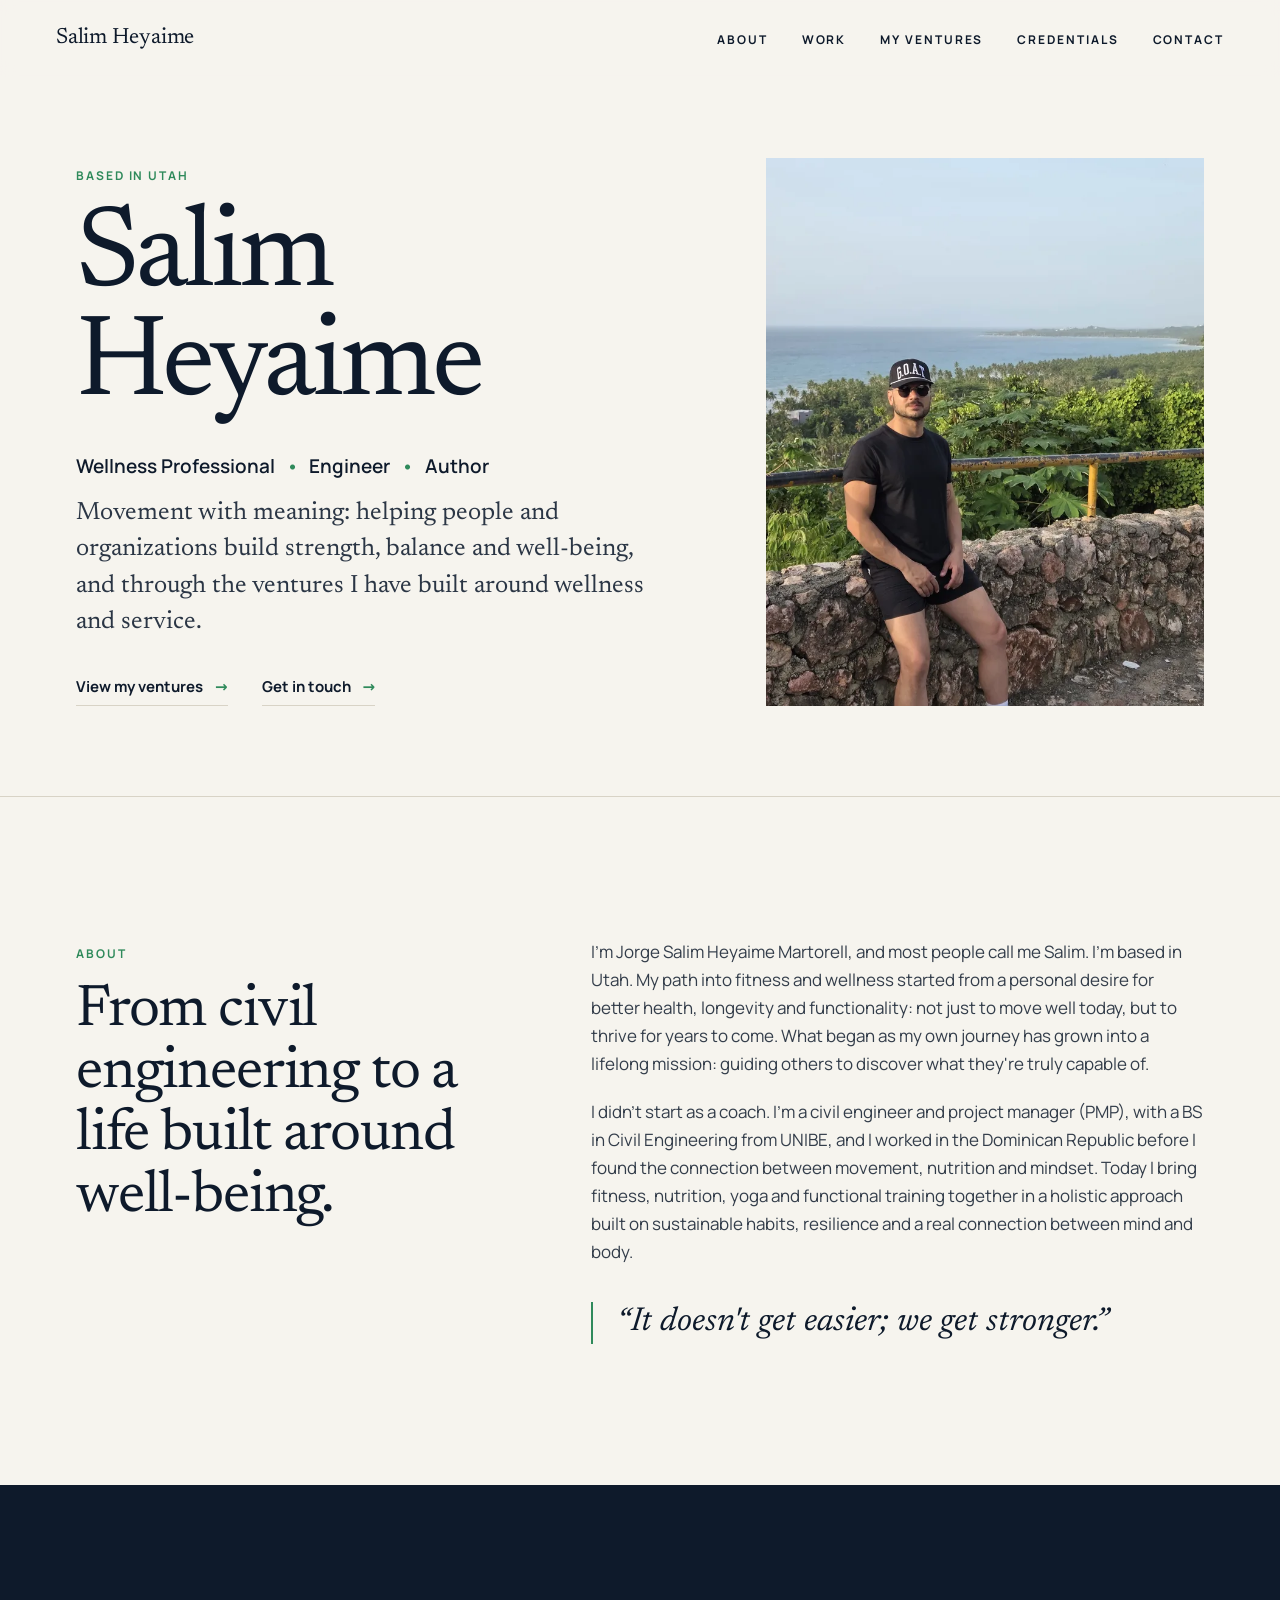
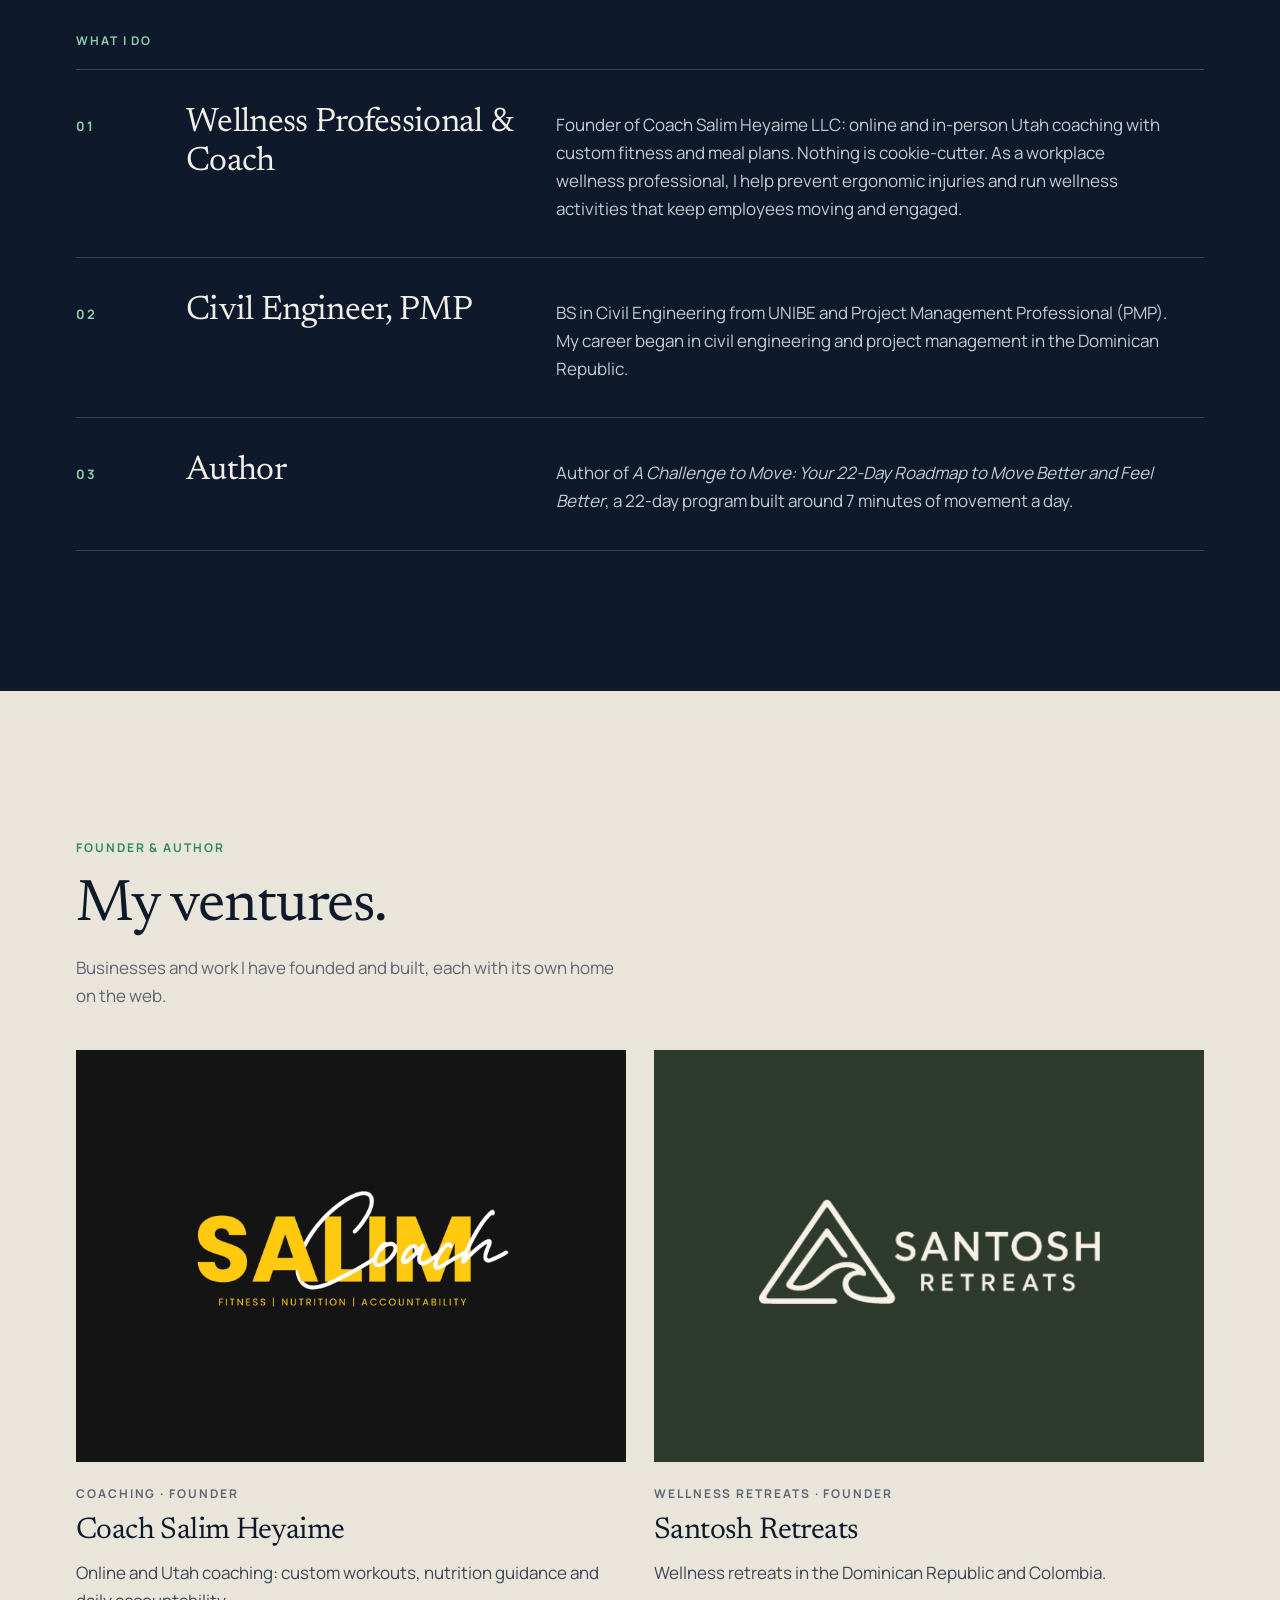
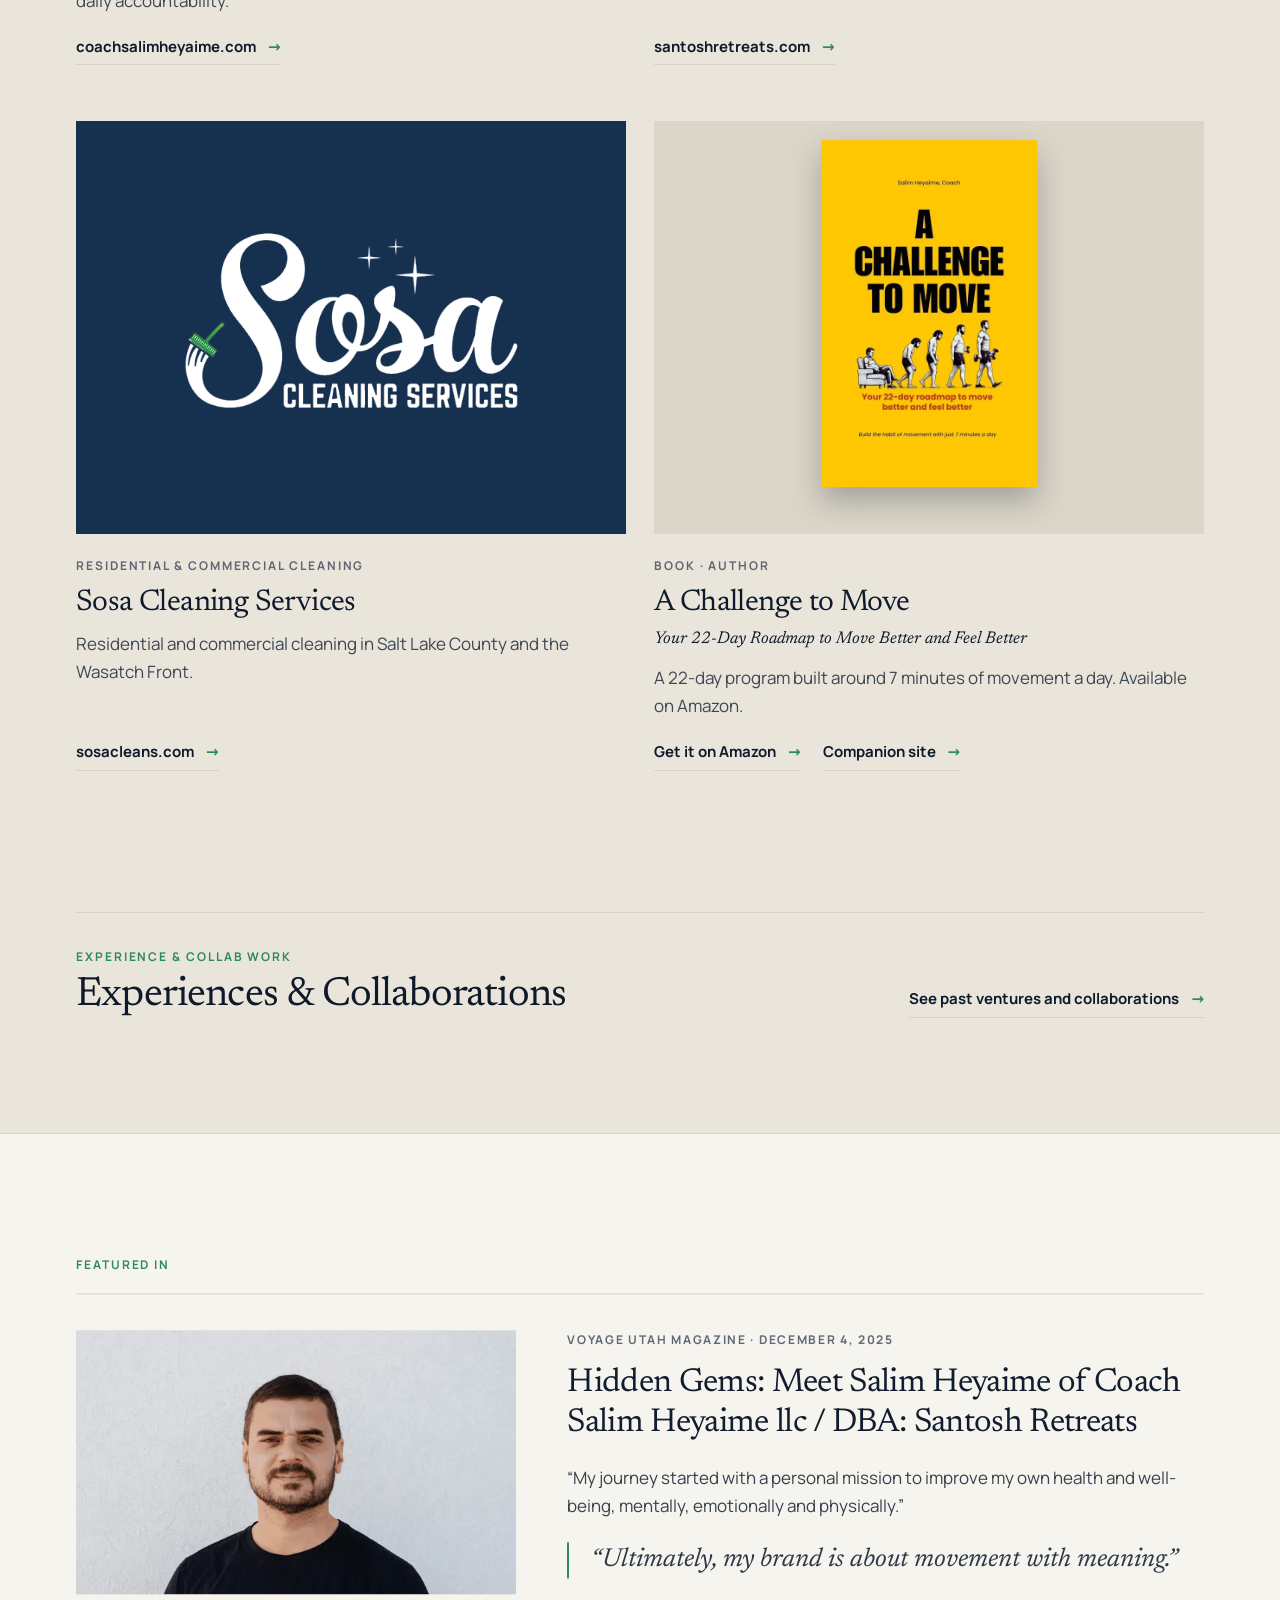
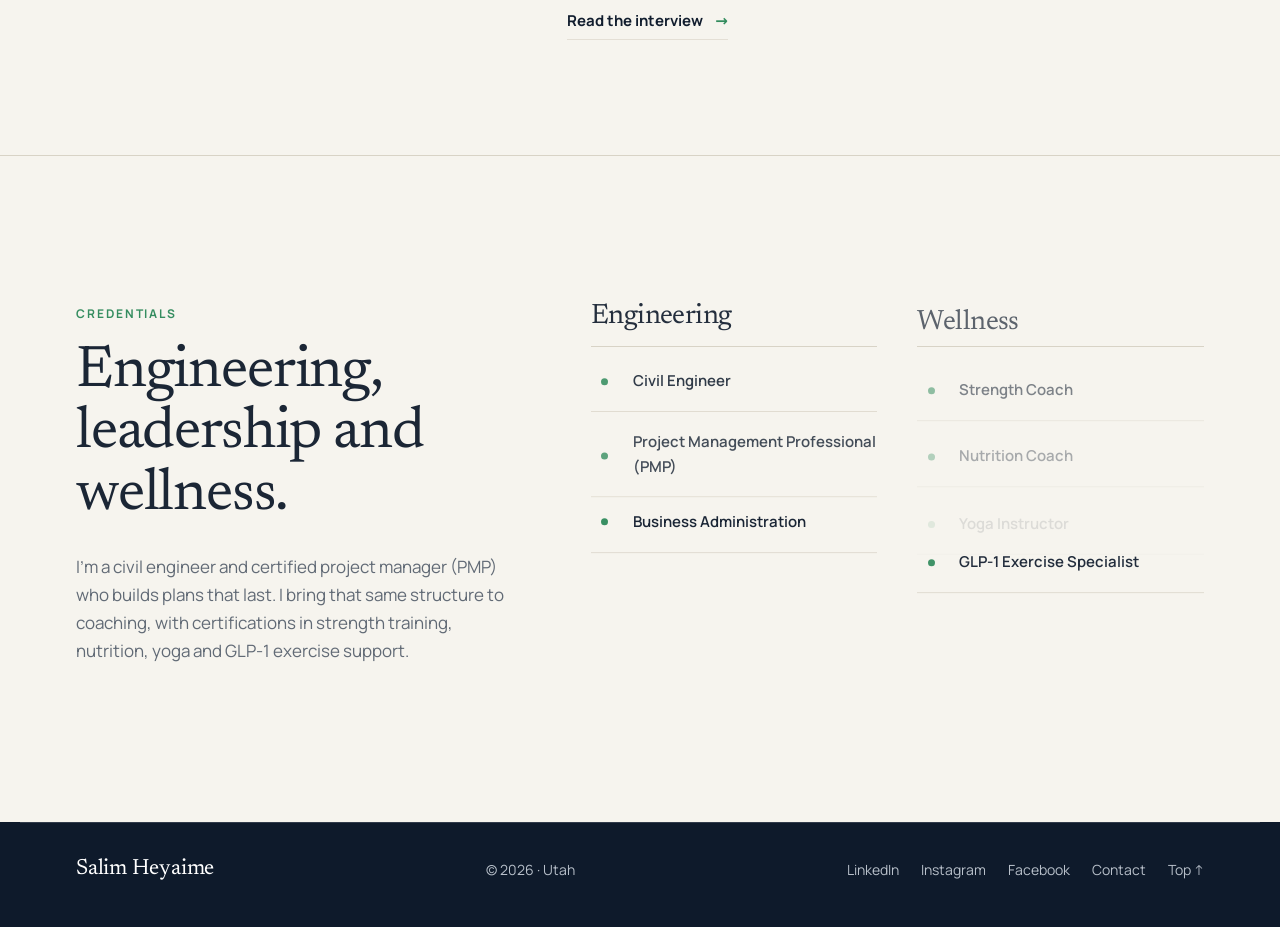
==== index.html @ 0bef3cf0 "Merge preview/experience-logos: experience logos, MMUN abbreviation, What I do card 01 heading" ====
<!doctype html>
<html lang="en">
<head>
<!-- Google tag (gtag.js) -->
<script async src="https://www.googletagmanager.com/gtag/js?id=G-P1W76FRMVW"></script>
<script>
  window.dataLayer = window.dataLayer || [];
  function gtag(){dataLayer.push(arguments);}
  gtag('js', new Date());
  gtag('config', 'G-P1W76FRMVW');
</script>
<script src="/js/ga-events.js" defer></script>
<meta charset="utf-8">
<meta name="viewport" content="width=device-width, initial-scale=1">
<title>Salim Heyaime | Wellness Professional • Engineer • Author</title>
<meta name="description" content="Salim Heyaime is a Utah-based civil engineer and PMP, workplace wellness professional and author. He founded Coach Salim Heyaime LLC and Santosh Retreats, and is behind Sosa Cleans.">
<meta name="robots" content="index, follow">
<link rel="canonical" href="https://salimheyaime.com/">
<meta property="og:type" content="website">
<meta property="og:url" content="https://salimheyaime.com/">
<meta property="og:title" content="Salim Heyaime | Wellness Professional • Engineer • Author">
<meta property="og:description" content="Movement with meaning. Coaching, workplace wellness and the ventures Salim Heyaime has built in Utah and the Dominican Republic.">
<meta property="og:image" content="https://salimheyaime.com/img/og-1200x630.jpg">
<meta property="og:image:width" content="1200"><meta property="og:image:height" content="630">
<meta property="og:image:alt" content="Salim Heyaime">
<meta name="twitter:card" content="summary_large_image">
<meta name="twitter:url" content="https://salimheyaime.com/">
<meta name="twitter:title" content="Salim Heyaime | Wellness Professional • Engineer • Author">
<meta name="twitter:description" content="Movement with meaning. Coaching, workplace wellness and the ventures Salim Heyaime has built in Utah and the Dominican Republic.">
<meta name="twitter:image" content="https://salimheyaime.com/img/og-1200x630.jpg">
<meta name="theme-color" content="#0e1a2b">
<link rel="icon" href="favicon.ico?v=2" sizes="any">
<link rel="icon" href="favicon-32.png?v=2" sizes="32x32" type="image/png">
<link rel="icon" href="favicon-16.png?v=2" sizes="16x16" type="image/png">
<link rel="apple-touch-icon" sizes="180x180" href="apple-touch-icon.png?v=2">
<link rel="manifest" href="site.webmanifest?v=2">
<link rel="preload" href="fonts/Newsreader-var.woff2" as="font" type="font/woff2" crossorigin>
<link rel="stylesheet" href="fonts.css">
<link rel="stylesheet" href="css/site.css?v=10">
<script type="application/ld+json">{"@context":"https://schema.org","@type":"Person","name":"Salim Heyaime","alternateName":"Jorge Salim Heyaime Martorell","jobTitle":"Wellness Professional, Engineer, Author","address":{"@type":"PostalAddress","addressRegion":"UT","addressCountry":"US"},"sameAs":["https://www.instagram.com/salimheyaime/","https://www.facebook.com/Salimheyaime/","https://www.linkedin.com/in/salimheyaime","https://coachsalimheyaime.com/","https://santoshretreats.com/","https://sosacleans.com/"],"founder":[{"@type":"Organization","name":"Coach Salim Heyaime LLC"},{"@type":"Organization","name":"Santosh Retreats"},{"@type":"Organization","name":"Sosa Cleaning Services Company","url":"https://sosacleans.com"}]}</script>
</head>
<body>
<a class="skip" href="#main">Skip to content</a>
<header class="nav" id="top">
  <a class="brand" href="#top" aria-label="Salim Heyaime, back to top">Salim Heyaime</a>
  <nav aria-label="Main"><ul>
    <li><a href="#about">About</a></li><li><a href="#work">Work</a></li><li><a href="#ventures">My ventures</a></li><li><a href="#credentials">Credentials</a></li><li><a href="contact/">Contact</a></li>
  </ul></nav>
</header>
<main id="main">
<section class="hero wrap" aria-labelledby="h1">
  <div class="hero-text">
    <p class="label r">Based in Utah</p>
    <h1 id="h1" class="r">Salim Heyaime</h1>
    <p class="roles r">Wellness Professional <span>•</span> Engineer <span>•</span> Author</p>
    <p class="lede r">Movement with meaning: helping people and organizations build strength, balance and well-being, and through the ventures I have built around wellness and service.</p>
    <div class="hero-links r"><a class="link-arrow" href="#ventures">View my ventures</a><a class="link-arrow" href="contact/">Get in touch</a></div>
  </div>
  <figure class="hero-photo r"><picture><source type="image/webp" srcset="img/hero-dr-720.webp 720w, img/hero-dr-1200.webp 1200w" sizes="(max-width:900px) 92vw, 45vw"><img src="img/hero-dr-1200.jpg" srcset="img/hero-dr-720.jpg 720w, img/hero-dr-1200.jpg 1200w" sizes="(max-width:900px) 92vw, 45vw" width="1200" height="1500" alt="Salim Heyaime at an ocean overlook in the Dominican Republic" fetchpriority="high" style="object-position:35% 55%"></picture></figure>
</section>

<section class="about" id="about" aria-labelledby="about-h">
  <div class="wrap grid-2">
    <div><p class="label rv">About</p><h2 id="about-h" class="rv">From civil engineering to a life built around well-being.</h2></div>
    <div class="prose">
      <p class="rv">I'm Jorge Salim Heyaime Martorell, and most people call me Salim. I'm based in Utah. My path into fitness and wellness started from a personal desire for better health, longevity and functionality: not just to move well today, but to thrive for years to come. What began as my own journey has grown into a lifelong mission: guiding others to discover what they're truly capable of.</p>
      <p class="rv">I didn't start as a coach. I'm a civil engineer and project manager (PMP), with a BS in Civil Engineering from UNIBE, and I worked in the Dominican Republic before I found the connection between movement, nutrition and mindset. Today I bring fitness, nutrition, yoga and functional training together in a holistic approach built on sustainable habits, resilience and a real connection between mind and body.</p>
      <blockquote class="pull rv">“It doesn't get easier; we get stronger.”</blockquote>
    </div>
  </div>
</section>

<section class="work" id="work" aria-labelledby="work-label">
  <div class="wrap">
    <p class="label rv" id="work-label">What I do</p>
    <ol class="pillars">
      <li class="rv"><span class="n">01</span><h3>Wellness Professional &amp; Coach</h3><p>Founder of Coach Salim Heyaime LLC: online and in-person Utah coaching with custom fitness and meal plans. Nothing is cookie-cutter. As a workplace wellness professional, I help prevent ergonomic injuries and run wellness activities that keep employees moving and engaged.</p></li>
      <li class="rv"><span class="n">02</span><h3>Civil Engineer, PMP</h3><p>BS in Civil Engineering from UNIBE and Project Management Professional (PMP). My career began in civil engineering and project management in the Dominican Republic.</p></li>
      <li class="rv"><span class="n">03</span><h3>Author</h3><p>Author of <em>A Challenge to Move: Your 22-Day Roadmap to Move Better and Feel Better</em>, a 22-day program built around 7 minutes of movement a day.</p></li>
    </ol>
  </div>
</section>

<section class="ventures" id="ventures" aria-labelledby="ven-h">
  <div class="wrap">
    <p class="label rv">Founder &amp; author</p>
    <h2 id="ven-h" class="rv">My ventures.</h2>
    <p class="muted rv v-intro">Businesses and work I have founded and built, each with its own home on the web.</p>
    <div class="v-list">
      <a class="venture rv" href="https://coachsalimheyaime.com/" target="_blank" rel="noopener">
        <picture class="logo l-coach"><source srcset="img/logo-coach-color.webp" type="image/webp"><img src="img/logo-coach-color.png" width="480" height="204" alt="Coach Salim Heyaime logo" loading="lazy"></picture>
        <span class="v-meta">Coaching · Founder</span><h3>Coach Salim Heyaime</h3><p>Online and Utah coaching: custom workouts, nutrition guidance and daily accountability.</p><span class="link-arrow">coachsalimheyaime.com</span>
      </a>
      <a class="venture rv" href="https://santoshretreats.com/" target="_blank" rel="noopener">
        <picture class="logo l-santosh"><source srcset="img/santosh-logo-cream.webp" type="image/webp"><img src="img/santosh-logo-cream.png" width="720" height="220" alt="Santosh Retreats logo" loading="lazy"></picture>
        <span class="v-meta">Wellness retreats · Founder</span><h3>Santosh Retreats</h3><p>Wellness retreats in the Dominican Republic and Colombia.</p><span class="link-arrow">santoshretreats.com</span>
      </a>
      <a class="venture rv" href="https://sosacleans.com/" target="_blank" rel="noopener">
        <picture class="logo l-sosa"><source srcset="img/sosa-cleans-logo.webp" type="image/webp"><img src="img/sosa-cleans-logo.png" width="456" height="246" alt="Sosa Cleaning Services logo" loading="lazy"></picture>
        <span class="v-meta">Residential &amp; commercial cleaning</span><h3>Sosa Cleaning Services</h3><p>Residential and commercial cleaning in Salt Lake County and the Wasatch Front.</p><span class="link-arrow">sosacleans.com</span>
      </a>
      <div class="venture rv">
        <a href="https://www.amazon.com/dp/B0HN22P5F4" target="_blank" rel="noopener" class="cover-link"><picture class="cover"><source srcset="img/book-cover-web.webp" type="image/webp"><img src="img/book-cover-web.jpg" width="500" height="800" alt="Front cover of A Challenge to Move by Salim Heyaime" loading="lazy"></picture></a>
        <span class="v-meta">Book · Author</span><h3>A Challenge to Move</h3><p class="subtitle">Your 22-Day Roadmap to Move Better and Feel Better</p><p>A 22-day program built around 7 minutes of movement a day. Available on Amazon.</p><span class="v-links"><a class="link-arrow" href="https://www.amazon.com/dp/B0HN22P5F4" target="_blank" rel="noopener">Get it on Amazon</a><a class="link-arrow" href="https://book.coachsalimheyaime.com" target="_blank" rel="noopener">Companion site</a></span>
      </div>
    </div>
  </div>
</section>

<section class="xp-teaser" id="experience" aria-labelledby="xp-h">
  <div class="wrap">
    <a class="xp-link rv" href="experience/">
      <span class="label">Experience &amp; Collab Work</span>
      <span class="xp-title" id="xp-h">Experiences &amp; Collaborations</span>
      <span class="link-arrow">See past ventures and collaborations</span>
    </a>
  </div>
</section>

<section class="press" id="press" aria-labelledby="press-h">
  <div class="wrap">
    <p class="label rv">Featured in</p>
    <h2 id="press-h" class="sr">Press</h2>
    <article class="press-card rv">
      <a class="press-thumb" href="https://voyageutah.com/interview/hidden-gems-meet-salim-heyaime-of-coach-salim-heyaime-llc-dba-santosh-retreats/" target="_blank" rel="noopener" tabindex="-1" aria-hidden="true"><picture><source type="image/webp" srcset="img/voyage-utah-face-600.webp 600w, img/voyage-utah-face-1000.webp 1000w" sizes="(max-width:900px) 92vw, 460px"><img src="img/voyage-utah-face-1000.jpg" width="1000" height="600" alt="" loading="lazy"></picture></a>
      <div class="press-body">
        <p class="press-pub">Voyage Utah Magazine <span aria-hidden="true">·</span> <time datetime="2025-12-04">December 4, 2025</time></p>
        <h3><a href="https://voyageutah.com/interview/hidden-gems-meet-salim-heyaime-of-coach-salim-heyaime-llc-dba-santosh-retreats/" target="_blank" rel="noopener">Hidden Gems: Meet Salim Heyaime of Coach Salim Heyaime llc / DBA: Santosh Retreats</a></h3>
        <p class="press-ex">“My journey started with a personal mission to improve my own health and well-being, mentally, emotionally and physically.”</p>
        <blockquote class="press-q">“Ultimately, my brand is about movement with meaning.”</blockquote>
        <a class="link-arrow" href="https://voyageutah.com/interview/hidden-gems-meet-salim-heyaime-of-coach-salim-heyaime-llc-dba-santosh-retreats/" target="_blank" rel="noopener">Read the interview</a>
      </div>
    </article>
  </div>
</section>

<section class="creds" id="credentials" aria-labelledby="cred-h">
  <div class="wrap grid-2">
    <div><p class="label rv">Credentials</p><h2 id="cred-h" class="rv">Engineering, leadership and wellness.</h2>
    <p class="muted rv">I'm a civil engineer and certified project manager (PMP) who builds plans that last. I bring that same structure to coaching, with certifications in strength training, nutrition, yoga and GLP-1 exercise support.</p></div>
    <div class="cred-cols">
      <div class="cred-col"><h3 class="cred-h rv">Engineering</h3>
      <ul class="cred-list">
        <li class="rv"><span class="dot" aria-hidden="true"></span>Civil Engineer</li>
        <li class="rv"><span class="dot" aria-hidden="true"></span>Project Management Professional (PMP)</li>
        <li class="rv"><span class="dot" aria-hidden="true"></span>Business Administration</li>
      </ul></div>
      <div class="cred-col"><h3 class="cred-h rv">Wellness</h3>
      <ul class="cred-list">
        <li class="rv"><span class="dot" aria-hidden="true"></span>Strength Coach</li>
        <li class="rv"><span class="dot" aria-hidden="true"></span>Nutrition Coach</li>
        <li class="rv"><span class="dot" aria-hidden="true"></span>Yoga Instructor</li>
        <li class="rv"><span class="dot" aria-hidden="true"></span>GLP-1 Exercise Specialist</li>
      </ul></div>
    </div>
  </div>
</section>

</main>
<footer class="foot"><div class="wrap"><span class="brand">Salim Heyaime</span><span>© 2026 · Utah</span><span class="foot-links"><a href="https://www.linkedin.com/in/salimheyaime" target="_blank" rel="noopener">LinkedIn</a><a href="https://www.instagram.com/salimheyaime/" target="_blank" rel="noopener">Instagram</a><a href="https://www.facebook.com/Salimheyaime/" target="_blank" rel="noopener">Facebook</a><a href="contact/">Contact</a><a href="#top">Top ↑</a></span></div></footer>
<script src="js/vendor/gsap.min.js" defer></script>
<script src="js/vendor/ScrollTrigger.min.js" defer></script>
<script src="js/vendor/lenis.min.js" defer></script>
<script src="js/site.js" defer></script>
<script src="/js/external-links.js" defer></script>
</body>
</html>
---- fonts.css ----
/* Self-hosted fonts (SIL OFL 1.1, licenses in /fonts) */
@font-face{font-family:"Newsreader";src:url("fonts/Newsreader-var.woff2") format("woff2");font-weight:200 800;font-style:normal;font-display:swap}
@font-face{font-family:"Newsreader";src:url("fonts/Newsreader-var-italic.woff2") format("woff2");font-weight:200 800;font-style:italic;font-display:swap}
@font-face{font-family:"Manrope";src:url("fonts/Manrope-var.woff2") format("woff2");font-weight:200 800;font-style:normal;font-display:swap}
---- css/site.css ----
:root{--ink:#0e1a2b;--navy:#0e1a2b;--navy2:#16263d;--green:#2f8a5b;--green-l:#8fcfaa;--paper:#f6f4ee;--stone:#e9e5da;--line:#d8d3c6;--muted:#5d6672;--serif:"Newsreader",Georgia,serif;--sans:"Manrope",system-ui,sans-serif}
*{box-sizing:border-box}body{margin:0;font-family:var(--sans);color:var(--ink);background:var(--paper);line-height:1.65;-webkit-font-smoothing:antialiased;font-size:17px}
img{max-width:100%;display:block}a{color:inherit}
.wrap{max-width:1240px;margin:0 auto;padding:0 clamp(22px,5vw,56px)}
.skip{position:absolute;left:-999px;top:0;z-index:99;background:#fff;padding:10px}.skip:focus{left:10px}
.sr{position:absolute;width:1px;height:1px;overflow:hidden;clip:rect(0 0 0 0)}
:focus-visible{outline:2px solid var(--green);outline-offset:3px}
.draft{background:var(--navy);color:var(--green-l);text-align:center;font-size:12px;letter-spacing:.14em;text-transform:uppercase;font-weight:700;padding:7px 12px}
.nav{position:sticky;top:0;z-index:20;display:flex;justify-content:space-between;align-items:center;padding:20px clamp(22px,5vw,56px);background:rgba(246,244,238,.92);backdrop-filter:blur(8px);border-bottom:1px solid transparent;transition:border-color .3s}
.nav.scrolled{border-color:var(--line)}
.brand{font-family:var(--serif);font-size:22px;text-decoration:none;letter-spacing:-.01em}
.nav ul{list-style:none;display:flex;gap:34px;margin:0;padding:0}
.nav ul a,.label,.v-meta,.contact-list span{text-transform:uppercase;letter-spacing:.16em;font-size:12px;font-weight:700}
.nav ul a{text-decoration:none;position:relative;padding-bottom:4px}
.nav ul a::after,.link-arrow::after{content:"";position:absolute;left:0;bottom:0;height:1px;width:100%;background:var(--green);transform:scaleX(0);transform-origin:left;transition:transform .35s ease}
.nav ul a:hover::after{transform:scaleX(1)}
.label{color:var(--green);margin:0 0 18px;display:inline-block}
h1,h2,h3{font-family:var(--serif);font-weight:400;letter-spacing:-.02em;margin:0}
h1{font-size:clamp(58px,9vw,132px);line-height:.95;letter-spacing:-.035em}
h2{font-size:clamp(36px,4.6vw,60px);line-height:1.05;margin-bottom:26px}
h3{font-size:30px;line-height:1.15}
.hero{display:grid;grid-template-columns:7fr 5fr;gap:clamp(30px,6vw,90px);align-items:end;padding-top:clamp(50px,9vh,110px);padding-bottom:clamp(60px,10vh,120px)}
.roles{font-size:clamp(16px,1.6vw,19px);font-weight:600;margin:28px 0 14px}.roles span{color:var(--green);padding:0 .35em}
.lede{font-family:var(--serif);font-size:clamp(20px,2vw,25px);line-height:1.45;color:#2b3645;max-width:600px;margin:0 0 34px}
.hero-links{display:flex;gap:34px;flex-wrap:wrap}
.link-arrow{position:relative;display:inline-block;text-decoration:none;font-weight:700;font-size:15px;padding-bottom:5px;border-bottom:1px solid var(--line)}
.link-arrow::before{content:"→";float:right;margin-left:12px;transition:transform .3s;color:var(--green)}
a:hover .link-arrow::after,.link-arrow:hover::after{transform:scaleX(1)}a:hover .link-arrow::before,.link-arrow:hover::before{transform:translateX(4px)}
.hero-photo{margin:0;overflow:hidden;aspect-ratio:4/5}.hero-photo{background:#0b0b0d}.hero-photo img{width:100%;height:100%;object-fit:cover;object-position:50% 30%}
.about,.creds{padding:clamp(80px,11vw,150px) 0;border-top:1px solid var(--line)}
.grid-2{display:grid;grid-template-columns:5fr 7fr;gap:clamp(30px,6vw,100px)}
.prose p{margin:0 0 20px;color:#333d4a}
.pull{font-family:var(--serif);font-style:italic;font-size:clamp(26px,2.6vw,34px);line-height:1.25;margin:36px 0 0;padding-left:24px;border-left:2px solid var(--green)}
.work{background:var(--navy);color:#f1efe8;padding:clamp(80px,11vw,150px) 0}.work .label{color:var(--green-l)}
.pillars{list-style:none;margin:0;padding:0;border-top:1px solid rgba(255,255,255,.18)}
.pillars li{display:grid;grid-template-columns:80px 260px 1fr;gap:30px;padding:34px 0;border-bottom:1px solid rgba(255,255,255,.18);align-items:baseline}
.pillars .n{font-size:13px;letter-spacing:.14em;color:var(--green-l);font-weight:700}.pillars h3{font-size:38px}.pillars .since{margin:10px 0 0;font-size:12px;letter-spacing:.14em;text-transform:uppercase;font-weight:700;color:var(--green-l)}.pillars li>p{margin:0;color:#c3cad3;max-width:620px}
.ventures{padding:clamp(80px,11vw,150px) 0;background:var(--stone)}
.v-list{display:grid;grid-template-columns:repeat(3,1fr);gap:clamp(22px,3vw,40px);margin-top:20px}
.venture{text-decoration:none;display:flex;flex-direction:column}
.venture picture{aspect-ratio:4/5;overflow:hidden;display:block;margin-bottom:22px;background:#ccc}.venture img{width:100%;height:100%;object-fit:cover;transition:transform 1s cubic-bezier(.2,.7,.2,1);filter:saturate(.85)}.venture:hover img{transform:scale(1.04)}
.v-meta{color:var(--muted);margin-bottom:10px}.venture p{color:#3d4754;margin:10px 0 20px;flex:1}.venture .link-arrow{align-self:flex-start}
.muted{color:var(--muted)}
.cred-list{list-style:none;margin:0;padding:0;columns:2;column-gap:40px;border-top:1px solid var(--line)}
.cred-list li{display:flex;align-items:center;gap:14px;padding:16px 0;border-bottom:1px solid var(--line);break-inside:avoid;font-weight:600;font-size:15px}
.cred-list img{width:28px;height:28px;object-fit:contain;filter:grayscale(1);opacity:.75}
.dot{width:28px;height:28px;display:grid;place-items:center;flex:none}.dot::after{content:"";width:7px;height:7px;border-radius:50%;background:var(--green)}
figcaption{text-transform:uppercase;letter-spacing:.14em;font-size:12px;font-weight:700;color:var(--muted)}
.contact{background:var(--navy);padding:clamp(40px,6vw,80px) clamp(22px,5vw,56px)}
.contact-panel{max-width:1240px;margin:0 auto;display:grid;grid-template-columns:1fr 1fr;background:var(--paper)}
.contact-text{padding:clamp(36px,6vw,80px)}.contact-text>p:not(.label){color:var(--muted);margin:0 0 30px}
.contact-list{list-style:none;margin:0;padding:0;border-top:1px solid var(--line)}
.contact-list li{display:grid;grid-template-columns:110px 1fr;gap:12px;padding:16px 0;border-bottom:1px solid var(--line);align-items:baseline}
.contact-list span{color:var(--muted)}.contact-list a{font-family:var(--serif);font-size:21px;text-decoration:none;word-break:break-word}.contact-list a:hover{color:var(--green)}
.contact-photo{margin:0;min-height:360px}.contact-photo img{width:100%;height:100%;object-fit:cover;object-position:50% 20%}
.foot{background:var(--navy);color:#b8c0ca;padding:0 0 40px;font-size:14px}.foot .wrap{display:flex;gap:24px;justify-content:space-between;align-items:center;flex-wrap:wrap;border-top:1px solid rgba(255,255,255,.15);padding-top:28px}.foot .brand{color:#fff}
.foot-links{display:flex;gap:22px}.foot a{text-decoration:none}.foot a:hover{color:var(--green-l)}
@media (max-width:900px){body{font-size:16px}.nav ul{gap:18px}.nav ul li:nth-child(n+2):nth-child(-n+4){display:none}
.hero,.grid-2,.contact-panel{grid-template-columns:1fr}.hero{padding-top:36px}.hero-photo{order:-1;aspect-ratio:1/1}
.pillars li{grid-template-columns:1fr;gap:8px}.v-list{grid-template-columns:1fr}.venture picture{aspect-ratio:3/2}.cred-list{columns:1}.contact-photo{min-height:260px;order:-1}.contact-list li{grid-template-columns:1fr;gap:2px}.contact-list a{font-size:18px;word-break:normal}}
@media (prefers-reduced-motion:reduce){*{transition:none!important;animation:none!important}}
.v-list{grid-template-columns:repeat(4,1fr)}.venture picture.contain{background:#fff}.venture picture.contain img{object-fit:contain;padding:4%;filter:none}
@media (max-width:1100px) and (min-width:901px){.v-list{grid-template-columns:repeat(2,1fr)}}
@media (max-width:900px){.v-list{grid-template-columns:1fr}}
.venture picture{aspect-ratio:4/3}
.venture picture.logo{display:flex;align-items:center;justify-content:center}.venture picture.logo img{width:62%;height:auto;object-fit:contain;filter:none;transition:transform .6s}
.venture picture.l-coach{background:#141414}.venture picture.l-santosh{background:#2f3a2e}.venture picture.l-sosa{background:#16304f}
.venture:hover picture.logo img{transform:scale(1.05)}
@media (max-width:900px){.venture picture{aspect-ratio:16/10}.venture picture.logo img{width:52%}}
.venture picture.cover{background:#dcd6c8;display:flex;align-items:center;justify-content:center}.venture picture.cover img{height:84%;width:auto;object-fit:contain;filter:none;box-shadow:0 14px 28px rgba(14,26,43,.28);transition:transform .6s}
.venture:hover picture.cover img{transform:translateY(-4px)}
.venture p.subtitle{font-family:var(--serif);font-style:italic;font-size:17px;color:var(--ink);margin:6px 0 0;flex:0}
.v-intro{max-width:560px;margin:-10px 0 40px}
.v-list{grid-template-columns:repeat(3,1fr)!important;row-gap:56px}
.venture picture.l-wf{background:#0b1f3a}.venture picture.l-buf{background:#231c14}.venture picture.l-buf img{width:38%}.venture picture.l-wf img{width:78%}
.venture .cover-link{display:block}.v-links{display:flex;gap:22px;flex-wrap:wrap}
@media (max-width:1100px) and (min-width:901px){.v-list{grid-template-columns:repeat(2,1fr)!important}}
@media (max-width:900px){.v-list{grid-template-columns:1fr!important}.venture picture.l-buf img{width:30%}}
.v-list{display:flex!important;flex-wrap:wrap;justify-content:center;gap:56px 28px}.v-list>.venture{flex:0 1 calc((100% - 56px)/3)}
@media (max-width:1100px) and (min-width:901px){.v-list>.venture{flex-basis:calc((100% - 28px)/2)}}
@media (max-width:900px){.v-list>.venture{flex-basis:100%}}
.press{padding:clamp(70px,9vw,120px) 0;border-top:1px solid var(--line)}.press-item{max-width:900px;border-top:1px solid var(--line);padding-top:32px}.press-pub{text-transform:uppercase;letter-spacing:.14em;font-size:12px;font-weight:700;color:var(--muted);margin:0 0 14px}.press-item h3{font-size:clamp(24px,3vw,36px);line-height:1.2}.press-q{margin:26px 0 30px;padding-left:22px;border-left:2px solid var(--green);font-family:var(--serif);font-style:italic;font-size:clamp(20px,2.2vw,26px);line-height:1.4;color:#2b3645}
/* v6: pillars (4), featured card, past ventures, contact form, social */
.pillars li{grid-template-columns:80px 340px 1fr}.pillars h3{font-size:34px}
.press-card{display:grid;grid-template-columns:minmax(260px,440px) 1fr;gap:clamp(26px,4vw,56px);align-items:start;border-top:1px solid var(--line);padding-top:36px}
.press-thumb{display:block;overflow:hidden;aspect-ratio:5/3;background:#ddd}.press-thumb img{width:100%;height:100%;object-fit:cover;object-position:50% 50%;transition:transform 1s cubic-bezier(.2,.7,.2,1)}.press-card:hover .press-thumb img{transform:scale(1.03)}
.press-card h3{font-size:clamp(24px,2.6vw,34px);line-height:1.2}.press-card h3 a{text-decoration:none}.press-card h3 a:hover{color:var(--green)}
.press-ex{margin:20px 0 0;color:#333d4a;max-width:640px}.press-card .press-q{margin:22px 0 28px}
.past{padding:clamp(80px,11vw,150px) 0;background:var(--paper);border-top:1px solid var(--line)}
.pv-grid{list-style:none;margin:10px 0 0;padding:0;display:grid;grid-template-columns:repeat(3,1fr);border-top:1px solid var(--line);border-left:1px solid var(--line)}
.pv{display:flex;flex-direction:column;justify-content:space-between;gap:26px;min-height:150px;padding:26px 28px;border-right:1px solid var(--line);border-bottom:1px solid var(--line);transition:background .35s}
.pv:hover{background:var(--stone)}.pv .n{font-size:12px;letter-spacing:.14em;font-weight:700;color:var(--green)}.pv-name{font-family:var(--serif);font-size:clamp(22px,2.1vw,28px);line-height:1.2;letter-spacing:-.01em}
.cform{border-top:1px solid var(--line);padding-top:8px}
.f-row{display:flex;flex-direction:column;padding:14px 0 10px;border-bottom:1px solid var(--line)}
.f-row label{text-transform:uppercase;letter-spacing:.16em;font-size:12px;font-weight:700;color:var(--muted);margin-bottom:6px}.f-row .opt{text-transform:none;letter-spacing:0;font-weight:500}
.f-row input,.f-row textarea{font-family:var(--serif);font-size:20px;color:var(--ink);background:transparent;border:0;padding:4px 0;outline:none;width:100%;resize:vertical}
.f-row:focus-within{border-color:var(--green)}.f-row:focus-within label{color:var(--green)}
.hp{position:absolute!important;left:-10000px;width:1px;height:1px;overflow:hidden}
.f-actions{display:flex;align-items:center;gap:22px;flex-wrap:wrap;margin-top:26px}
.btn{font:700 14px var(--sans);letter-spacing:.12em;text-transform:uppercase;background:var(--navy);color:#fff;border:0;padding:16px 28px;transition:background .3s}.btn:hover{background:var(--green)}.btn:disabled{opacity:.6}
.f-status{margin:0;font-size:15px;color:var(--muted)}.f-status.ok{color:var(--green)}.f-status.err{color:#a3392c}
.social{list-style:none;display:flex;gap:14px;margin:34px 0 0;padding:0}
.social a{display:grid;place-items:center;width:46px;height:46px;border:1px solid var(--line);border-radius:50%;color:var(--ink);transition:color .3s,border-color .3s,background .3s}.social a:hover{color:#fff;background:var(--navy);border-color:var(--navy)}.social svg{width:20px;height:20px}
@media (max-width:1100px) and (min-width:901px){.pillars li{grid-template-columns:60px 260px 1fr}}
@media (max-width:900px){.pillars li{grid-template-columns:1fr}.pillars h3{font-size:30px}.press-card{grid-template-columns:1fr}.pv-grid{grid-template-columns:1fr 1fr}.pv{min-height:120px;padding:20px}}
@media (max-width:520px){.pv-grid{grid-template-columns:1fr}.pv{min-height:0;flex-direction:row;justify-content:flex-start;align-items:baseline;gap:18px;padding:18px 20px}}
.cred-list{columns:auto;display:grid;grid-template-columns:1fr 1fr;column-gap:40px;align-content:start}
@media (max-width:900px){.cred-list{grid-template-columns:1fr}}
/* v7: experience teaser, subpages */
.xp-teaser{background:var(--stone);padding:0 0 clamp(70px,9vw,120px)}
.xp-link{display:grid;grid-template-columns:1fr auto;grid-template-areas:"lab lab" "title cta";align-items:end;gap:6px 30px;text-decoration:none;border-top:1px solid var(--line);padding-top:34px}
.xp-link .label{grid-area:lab;margin:0}.xp-title{grid-area:title;font-family:var(--serif);font-size:clamp(28px,3.2vw,42px);line-height:1.1;letter-spacing:-.02em;transition:color .3s}.xp-link .link-arrow{grid-area:cta;justify-self:end}.xp-link:hover .xp-title{color:var(--green)}
.page-head{padding-top:clamp(50px,9vh,110px);padding-bottom:clamp(30px,5vh,60px)}
.page-h1{font-size:clamp(46px,6.5vw,92px);line-height:1;letter-spacing:-.03em;margin-bottom:28px}
.subpage .past+.past{padding-top:0;border-top:0}
.subpage .contact{padding-top:clamp(30px,5vw,60px)}.subpage .contact .page-h1{font-size:clamp(40px,4.6vw,60px);line-height:1.05;margin-bottom:26px}
.nav a[aria-current="page"]::after{transform:scaleX(1)}
@media (max-width:900px){.xp-link{grid-template-columns:1fr;grid-template-areas:"lab" "title" "cta"}.xp-link .link-arrow{justify-self:start;margin-top:14px}}
/* v8: My ventures as a 2x2 grid on tablet and desktop, 1 column on mobile */
.v-list>.venture{flex-basis:calc((100% - 28px)/2)}
@media (max-width:640px){.v-list>.venture{flex-basis:100%}}
/* credentials: Engineering | Wellness columns */
.cred-cols{display:grid;grid-template-columns:1fr 1fr;column-gap:40px;row-gap:40px;align-content:start}
.cred-h{font-size:clamp(22px,2.2vw,28px);line-height:1.2;margin:0 0 16px}
.cred-cols .cred-list{display:block;columns:auto}
@media (max-width:640px){.cred-cols{grid-template-columns:1fr}}
/* experience logos */
.pv-logo{display:flex;align-items:center;justify-content:center;width:172px;height:84px;padding:14px 16px;background:#fff;border:1px solid var(--line);border-radius:10px}
.pv-logo img{display:block;width:auto;height:auto;max-width:100%;max-height:56px}
.pv-logo--dark{background:var(--navy);border-color:var(--navy)}
.pv-logo--text{background:var(--stone);font-family:var(--serif);font-size:24px;letter-spacing:.02em;color:var(--muted)}
.pv{justify-content:flex-start}.pv .pv-name{margin-top:auto}
@media (max-width:520px){.pv{align-items:center}.pv .pv-name{margin-top:0}.pv-logo{width:96px;height:52px;padding:8px 10px;flex:none;border-radius:8px}.pv-logo img{max-height:34px}.pv-logo--text{font-size:17px}}
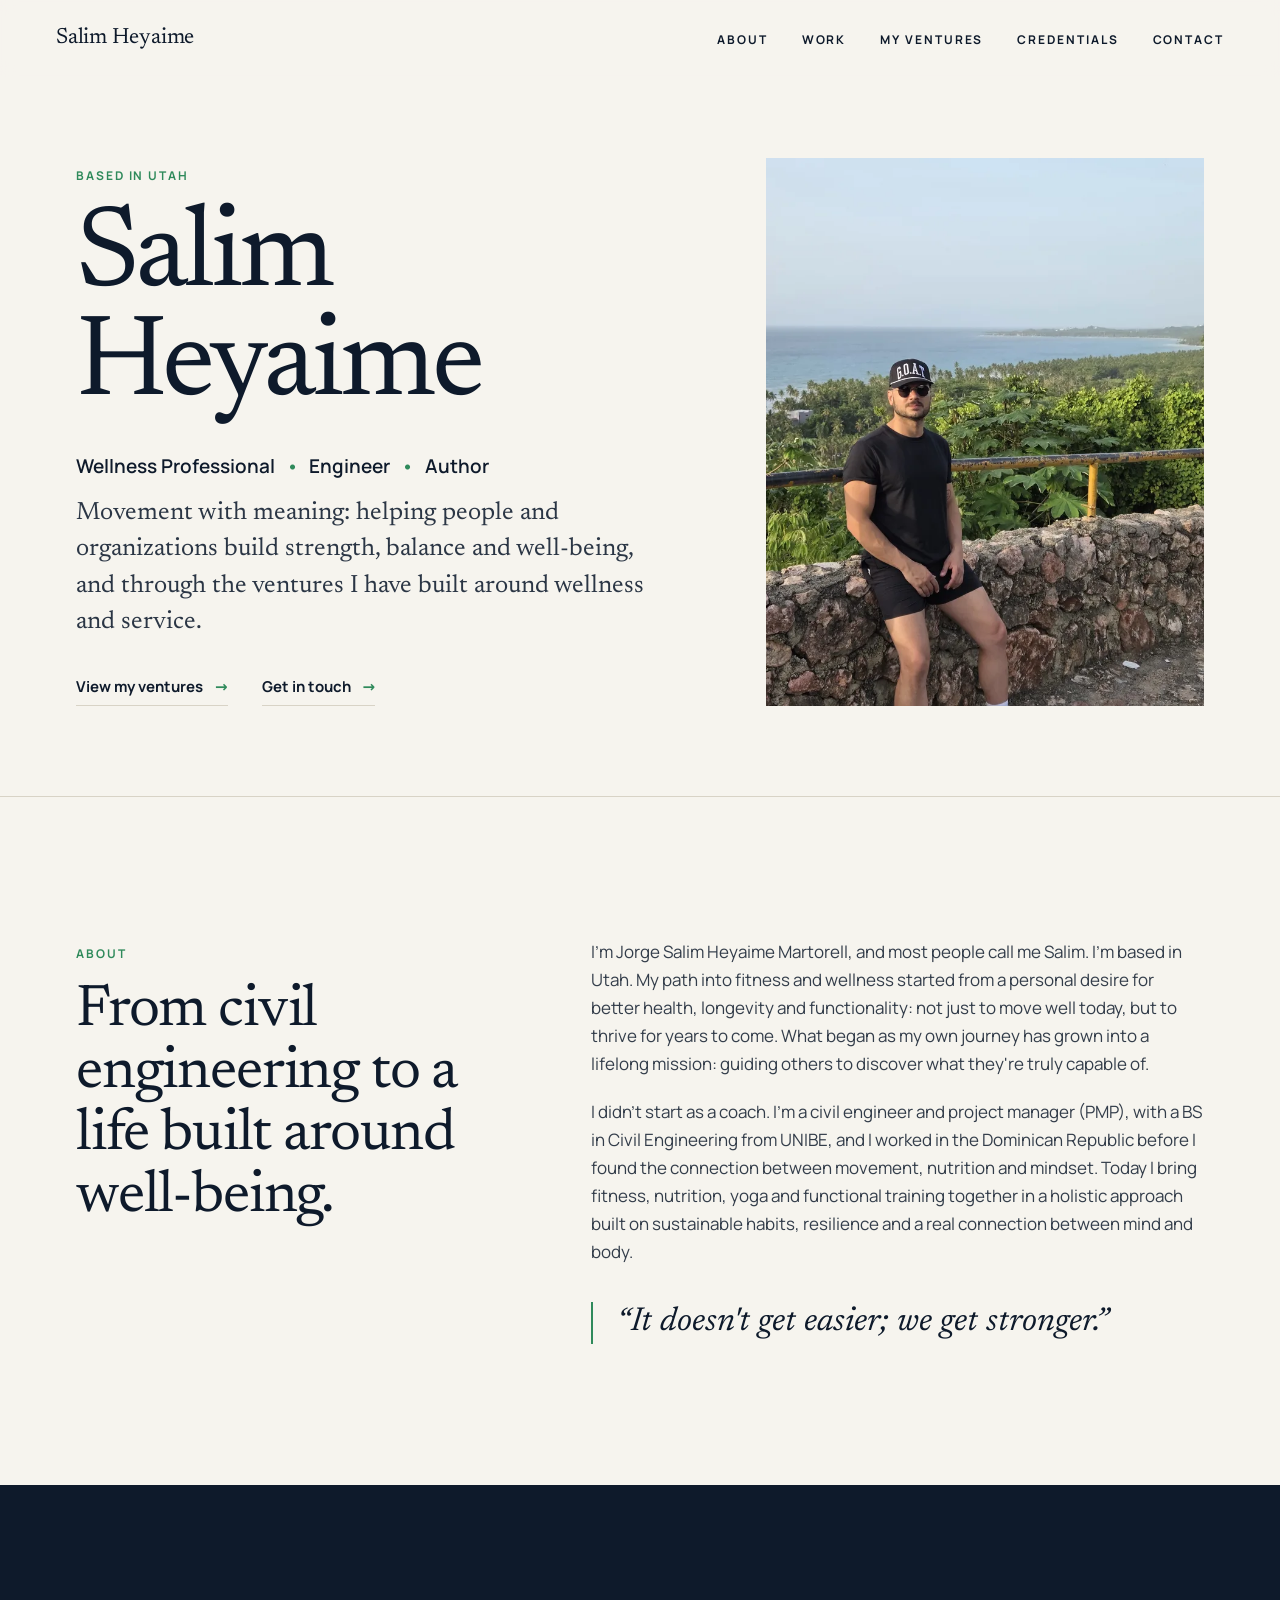
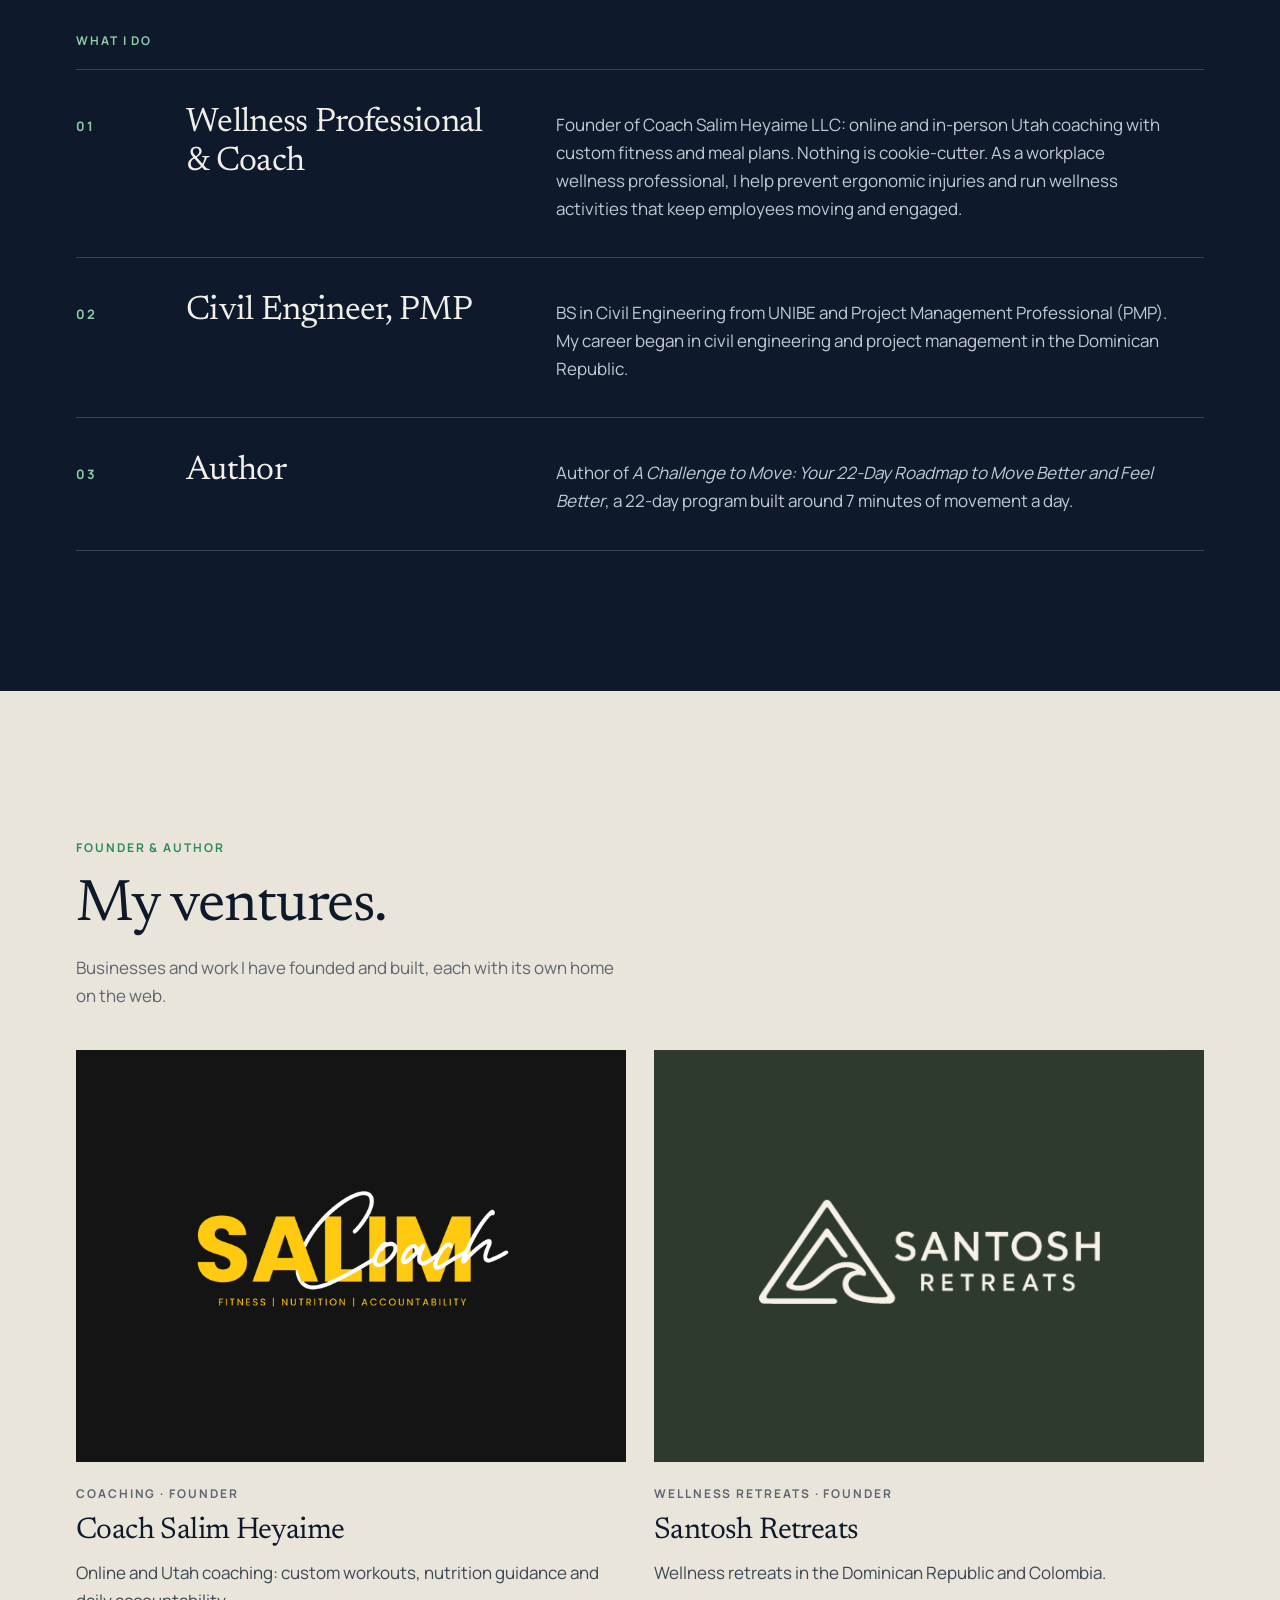
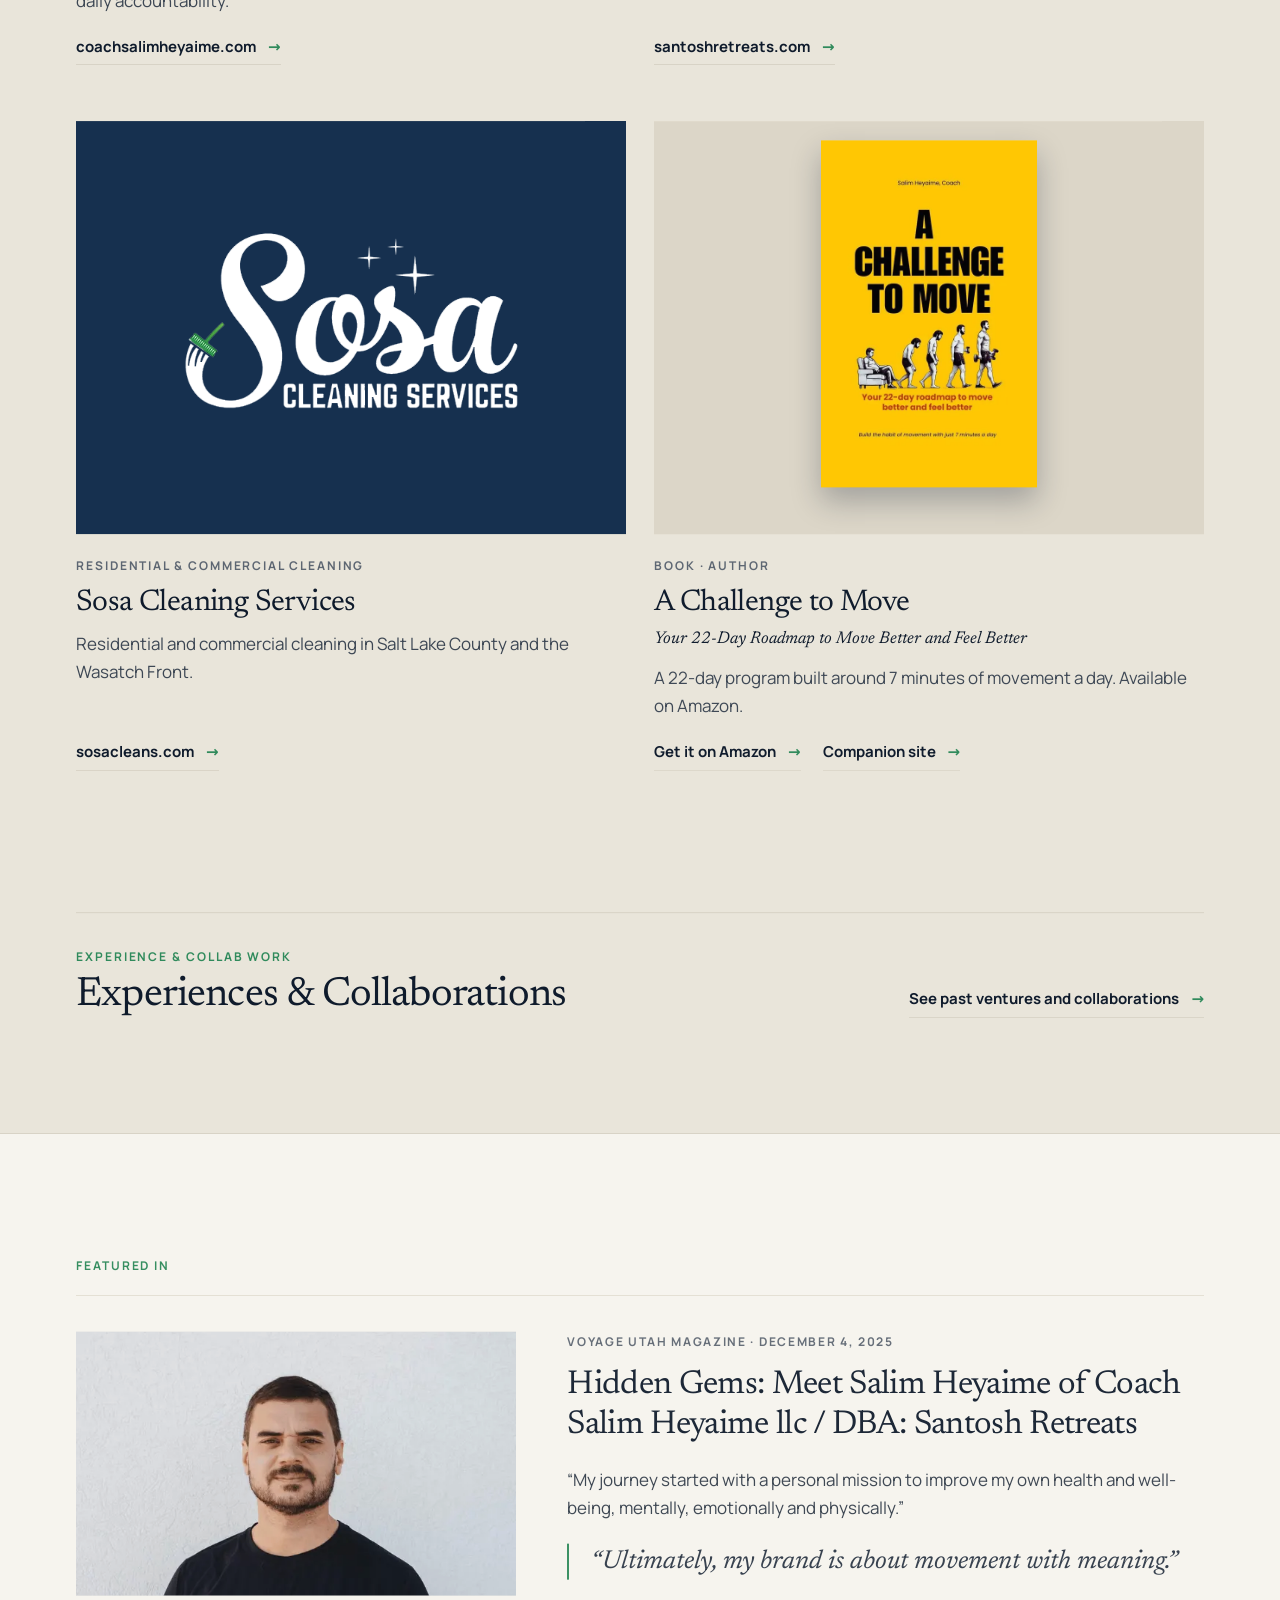
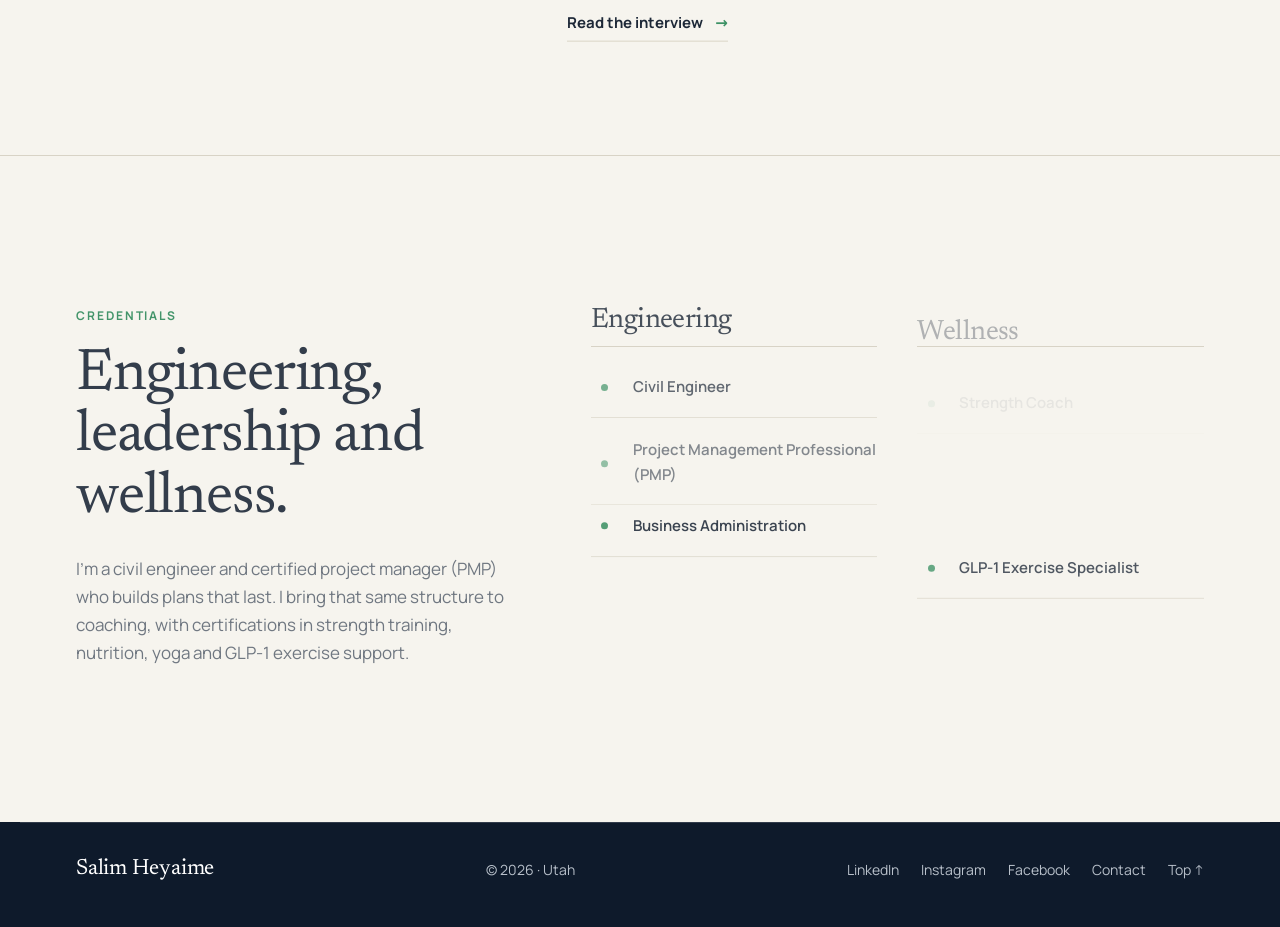
==== commit d6ec5783: "What I do: put "& Coach" on its own line in card 01 heading (approved by Salim 2026-10-25 1:48 PM MT" ====
--- a/index.html
+++ b/index.html
@@ -74,7 +74,7 @@
   <div class="wrap">
     <p class="label rv" id="work-label">What I do</p>
     <ol class="pillars">
-      <li class="rv"><span class="n">01</span><h3>Wellness Professional &amp; Coach</h3><p>Founder of Coach Salim Heyaime LLC: online and in-person Utah coaching with custom fitness and meal plans. Nothing is cookie-cutter. As a workplace wellness professional, I help prevent ergonomic injuries and run wellness activities that keep employees moving and engaged.</p></li>
+      <li class="rv"><span class="n">01</span><h3>Wellness Professional<br> &amp; Coach</h3><p>Founder of Coach Salim Heyaime LLC: online and in-person Utah coaching with custom fitness and meal plans. Nothing is cookie-cutter. As a workplace wellness professional, I help prevent ergonomic injuries and run wellness activities that keep employees moving and engaged.</p></li>
       <li class="rv"><span class="n">02</span><h3>Civil Engineer, PMP</h3><p>BS in Civil Engineering from UNIBE and Project Management Professional (PMP). My career began in civil engineering and project management in the Dominican Republic.</p></li>
       <li class="rv"><span class="n">03</span><h3>Author</h3><p>Author of <em>A Challenge to Move: Your 22-Day Roadmap to Move Better and Feel Better</em>, a 22-day program built around 7 minutes of movement a day.</p></li>
     </ol>
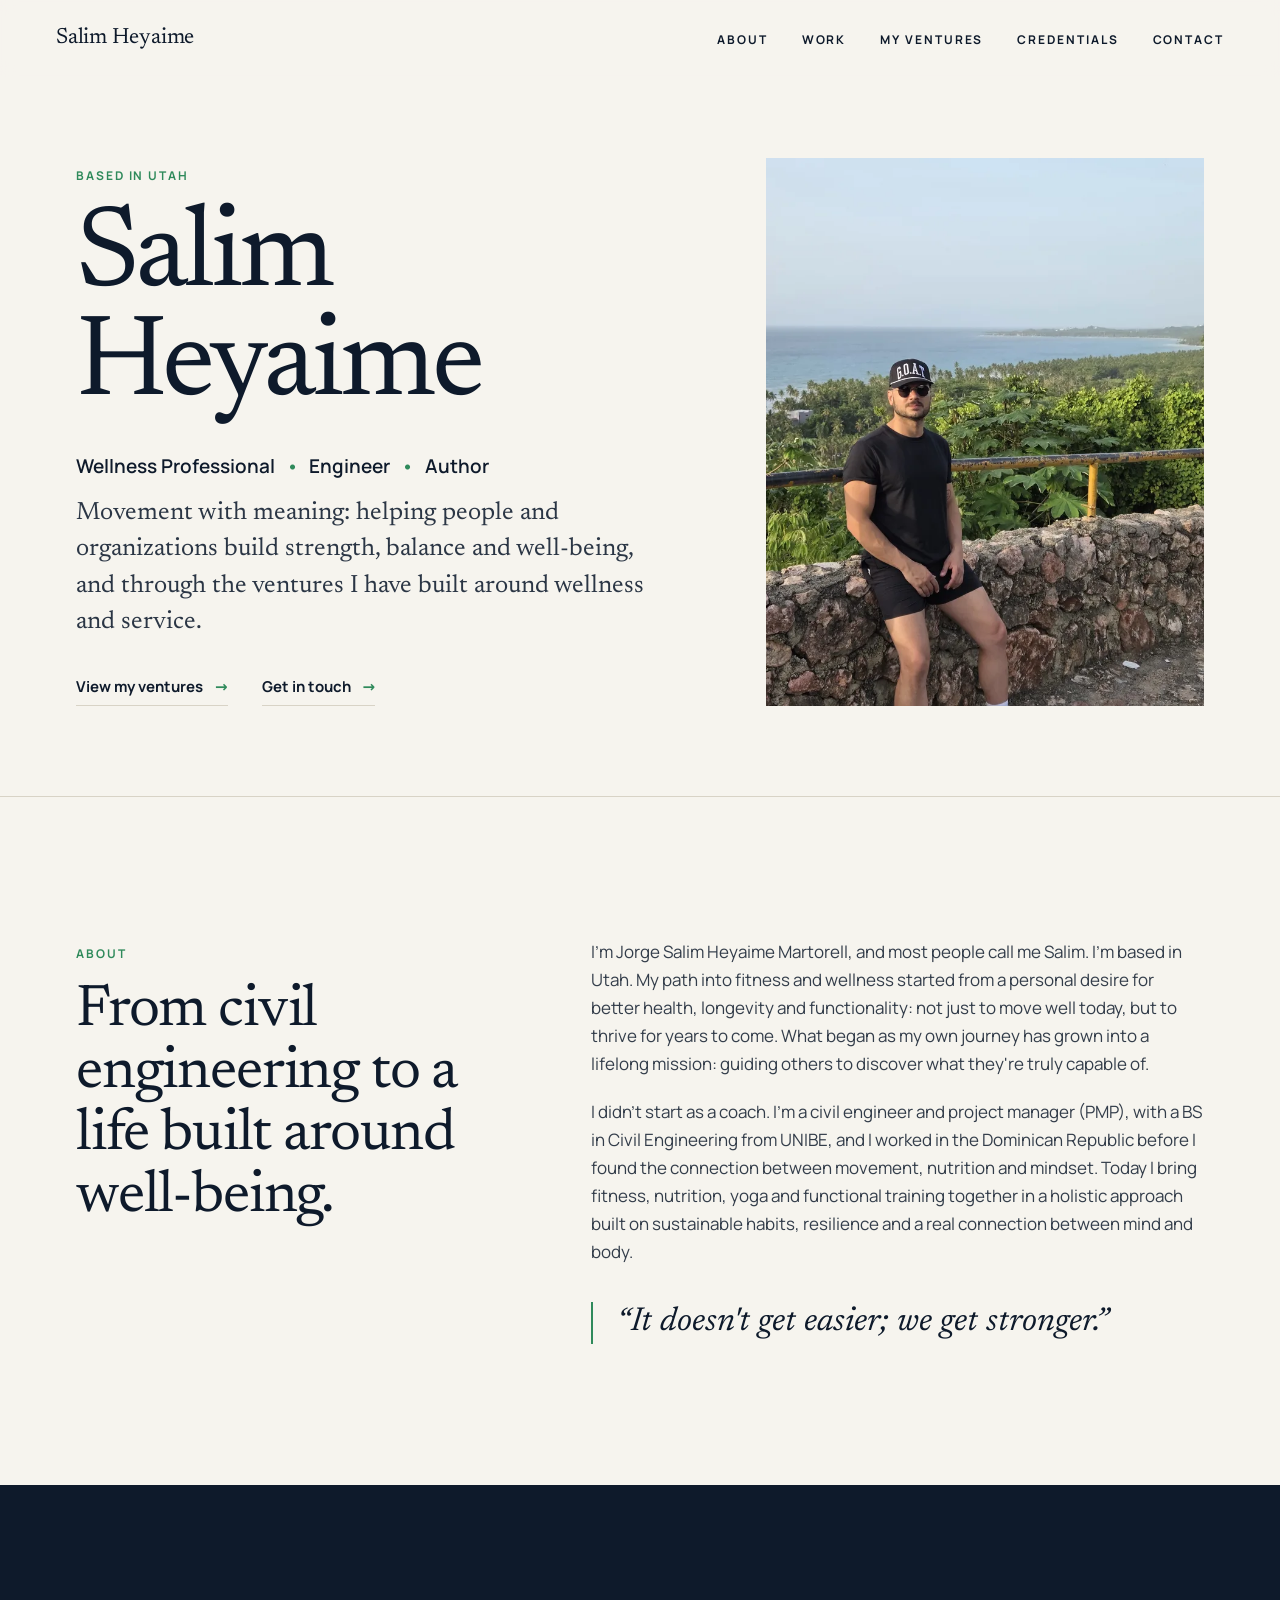
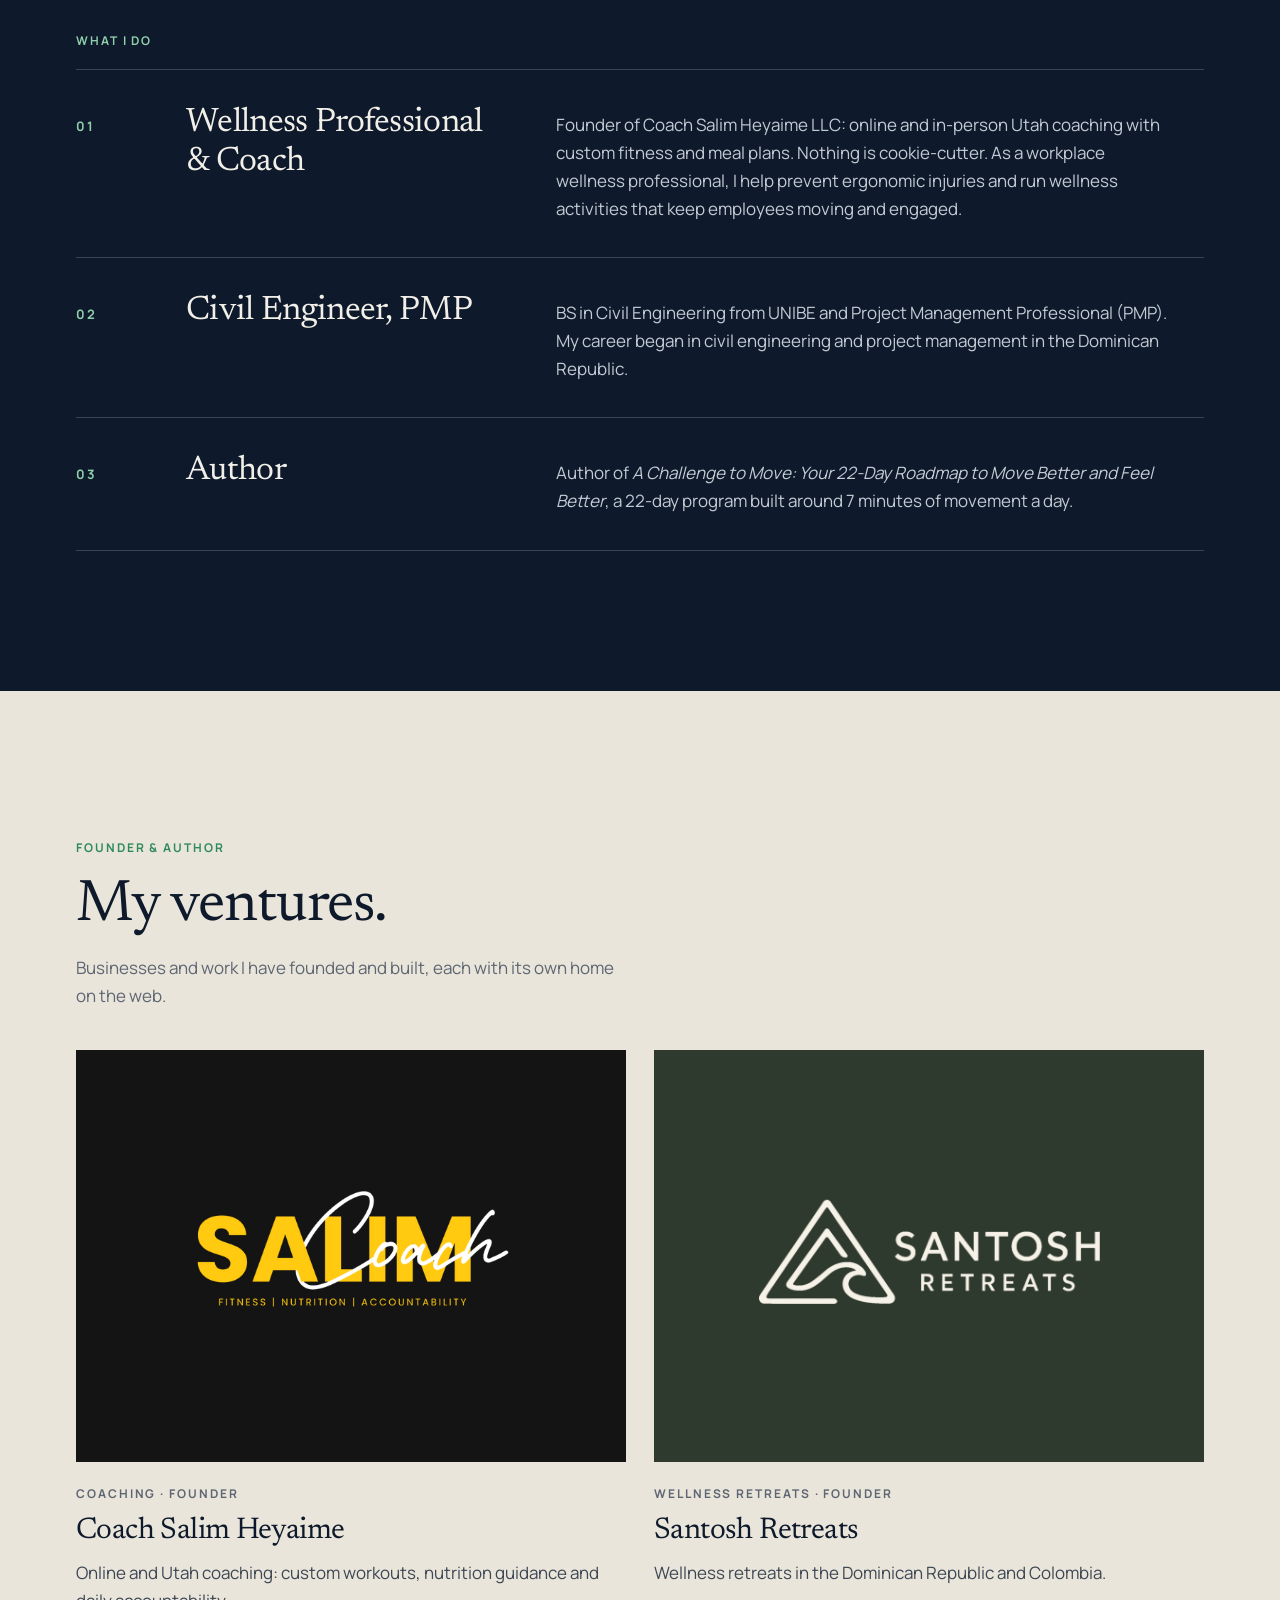
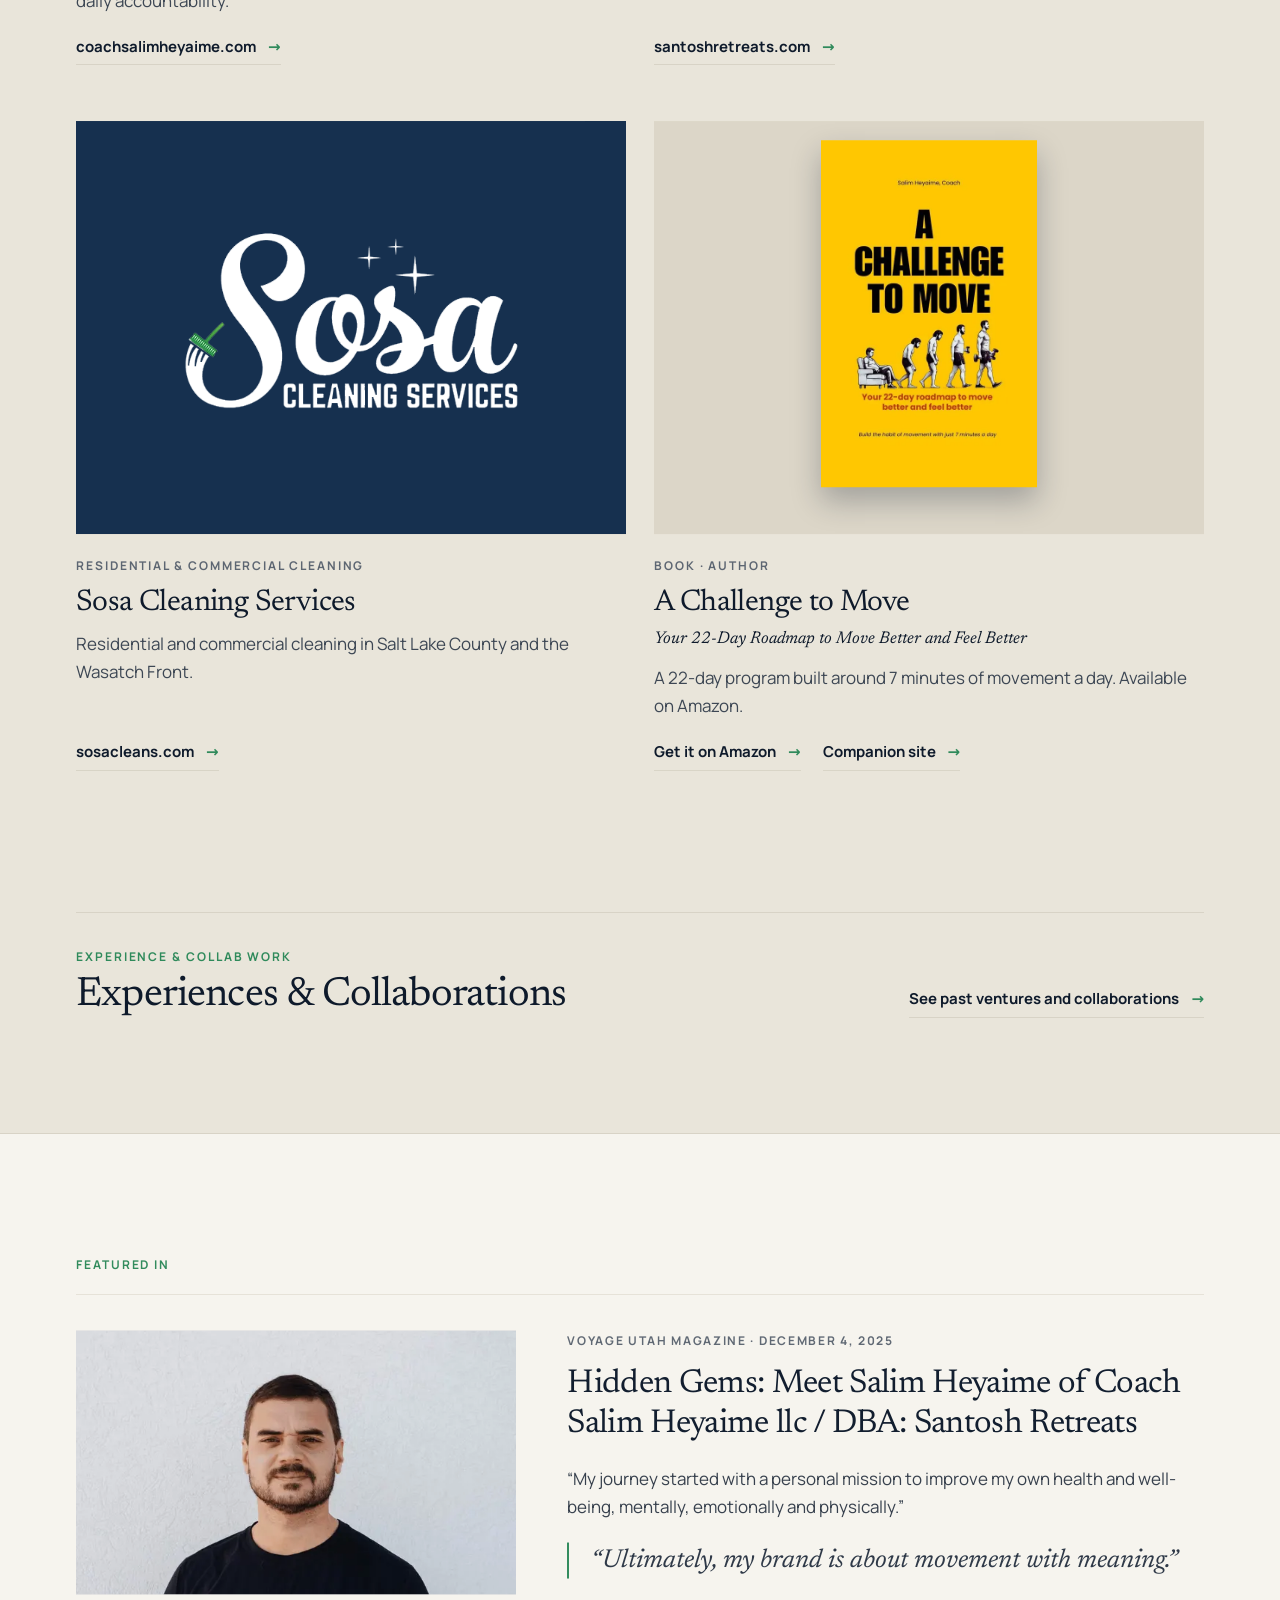
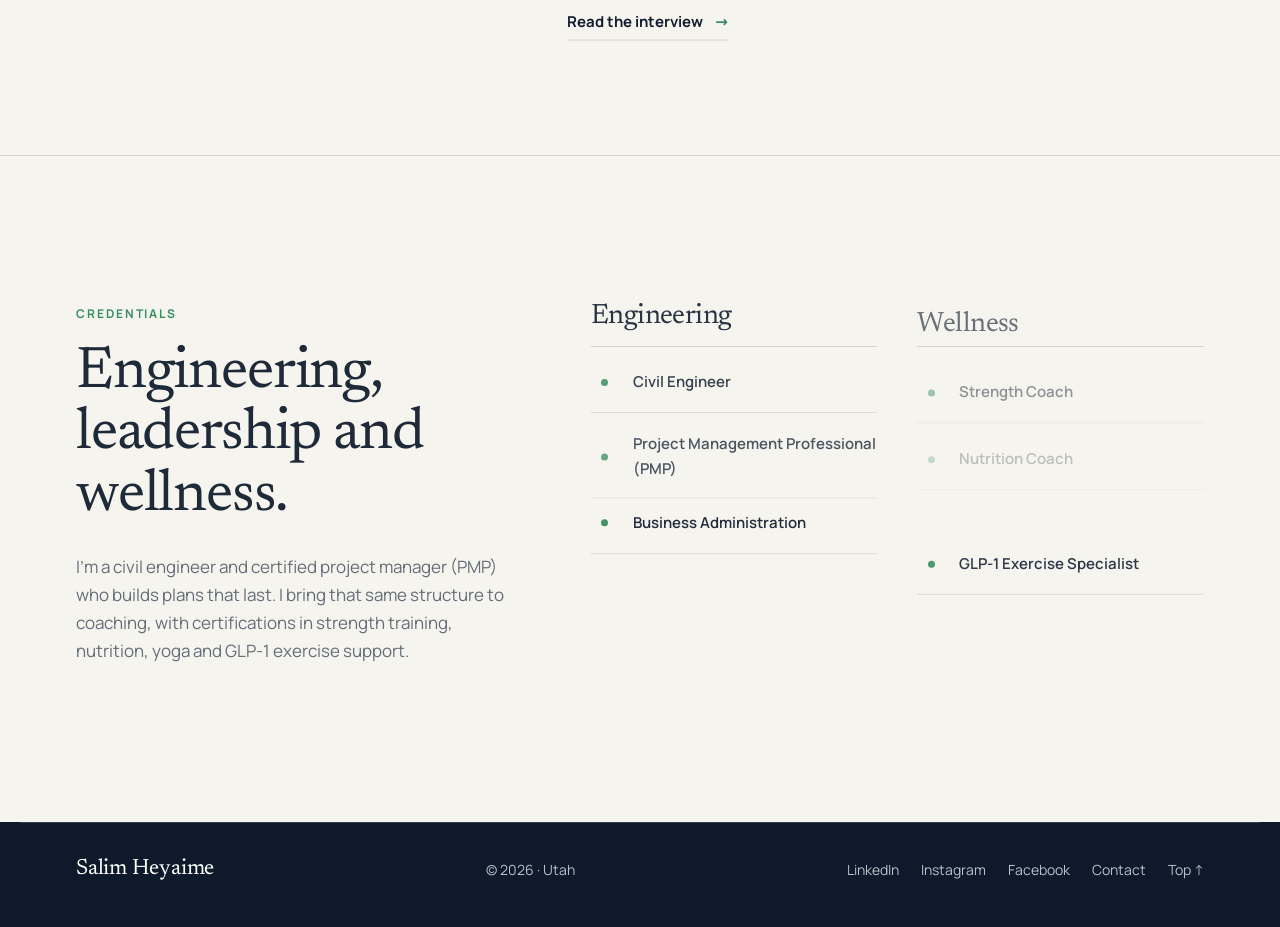
==== commit fd349d0b: "Experience: center number, logo and name in Past ventures and Experience & collaborations cards (app" ====
--- a/index.html
+++ b/index.html
@@ -36,7 +36,7 @@
 <link rel="manifest" href="site.webmanifest?v=2">
 <link rel="preload" href="fonts/Newsreader-var.woff2" as="font" type="font/woff2" crossorigin>
 <link rel="stylesheet" href="fonts.css">
-<link rel="stylesheet" href="css/site.css?v=10">
+<link rel="stylesheet" href="css/site.css?v=11">
 <script type="application/ld+json">{"@context":"https://schema.org","@type":"Person","name":"Salim Heyaime","alternateName":"Jorge Salim Heyaime Martorell","jobTitle":"Wellness Professional, Engineer, Author","address":{"@type":"PostalAddress","addressRegion":"UT","addressCountry":"US"},"sameAs":["https://www.instagram.com/salimheyaime/","https://www.facebook.com/Salimheyaime/","https://www.linkedin.com/in/salimheyaime","https://coachsalimheyaime.com/","https://santoshretreats.com/","https://sosacleans.com/"],"founder":[{"@type":"Organization","name":"Coach Salim Heyaime LLC"},{"@type":"Organization","name":"Santosh Retreats"},{"@type":"Organization","name":"Sosa Cleaning Services Company","url":"https://sosacleans.com"}]}</script>
 </head>
 <body>
--- a/css/site.css
+++ b/css/site.css
@@ -131,3 +131,7 @@
 .pv-logo--text{background:var(--stone);font-family:var(--serif);font-size:24px;letter-spacing:.02em;color:var(--muted)}
 .pv{justify-content:flex-start}.pv .pv-name{margin-top:auto}
 @media (max-width:520px){.pv{align-items:center}.pv .pv-name{margin-top:0}.pv-logo{width:96px;height:52px;padding:8px 10px;flex:none;border-radius:8px}.pv-logo img{max-height:34px}.pv-logo--text{font-size:17px}}
+/* experience cards: centered number, logo and name */
+.pv-grid .pv{align-items:center;justify-content:flex-start;text-align:center;gap:18px}
+.pv-grid .pv .pv-name{margin-top:0}
+@media (max-width:520px){.pv-grid .pv{flex-direction:column;align-items:center;justify-content:flex-start;gap:12px;padding:22px 20px}.pv-grid .pv-logo{width:140px;height:68px;padding:10px 14px}.pv-grid .pv-logo img{max-height:46px}.pv-grid .pv-logo--text{font-size:20px}}
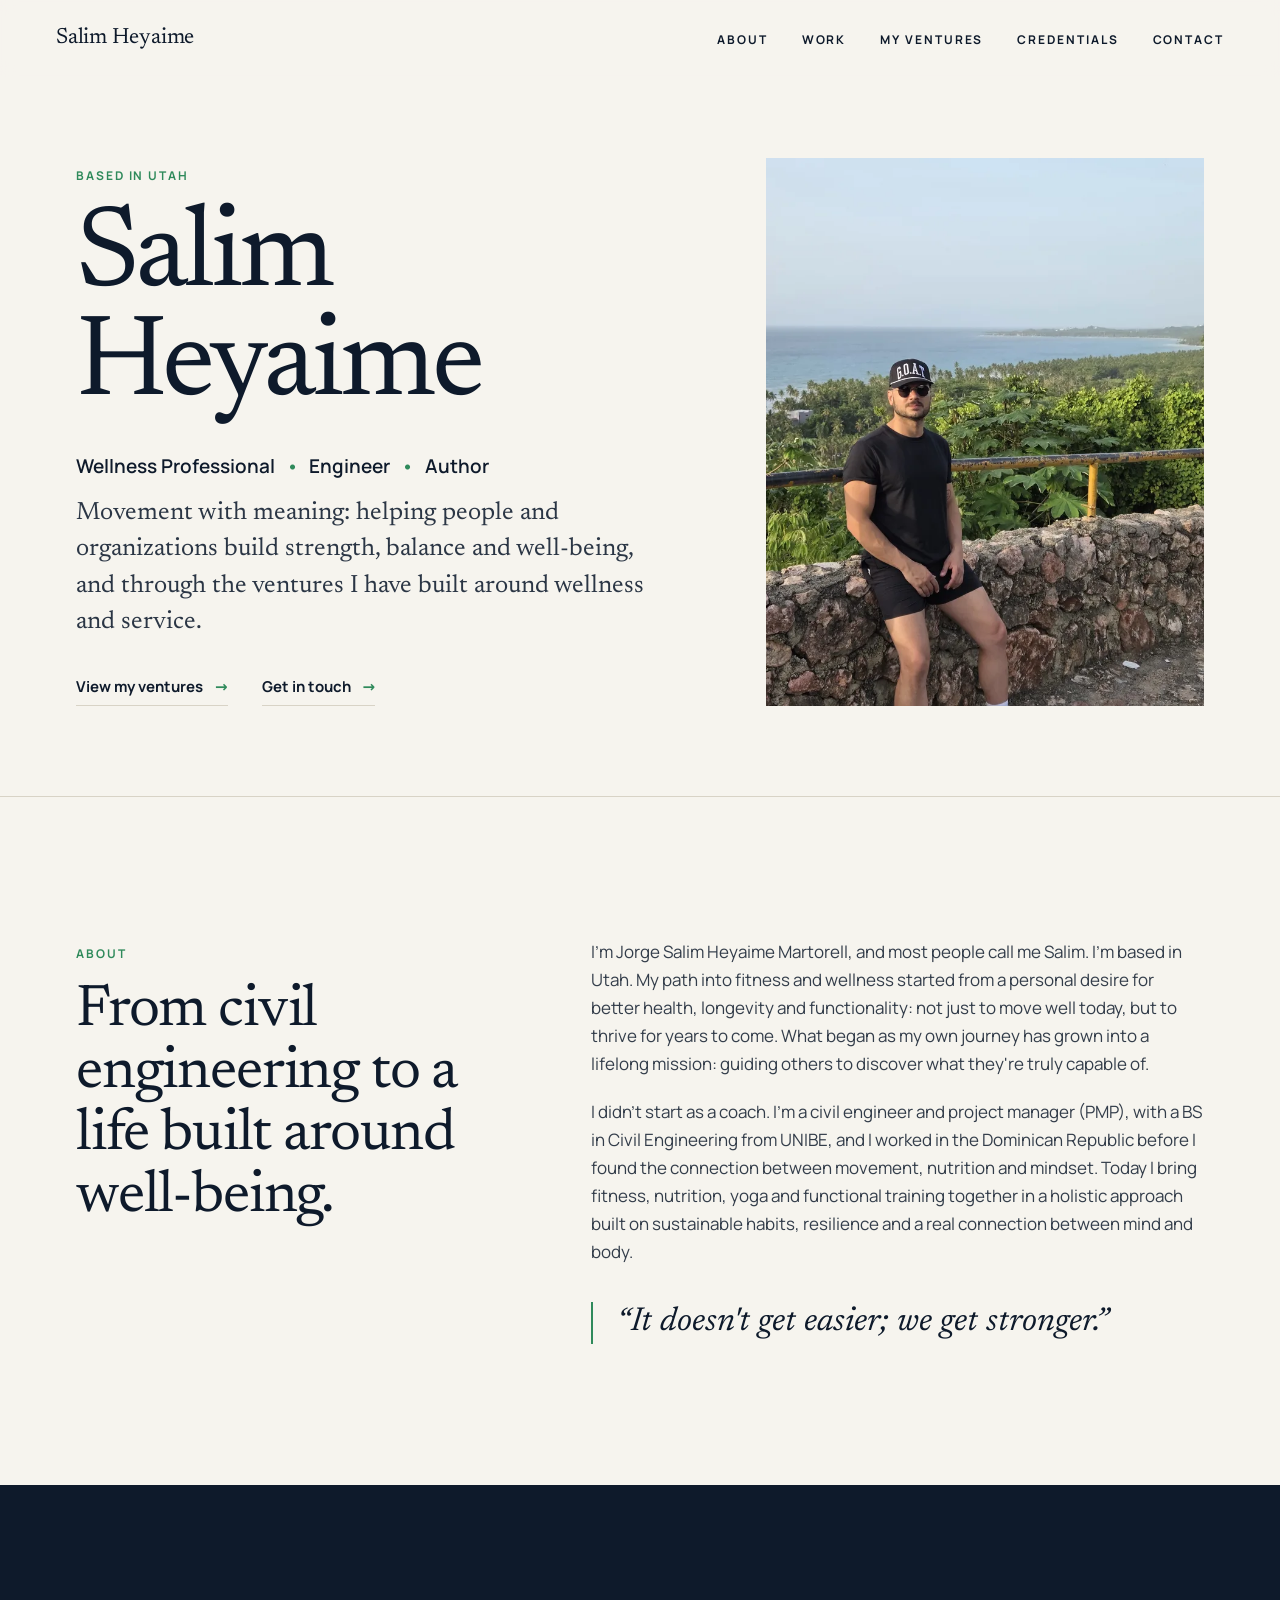
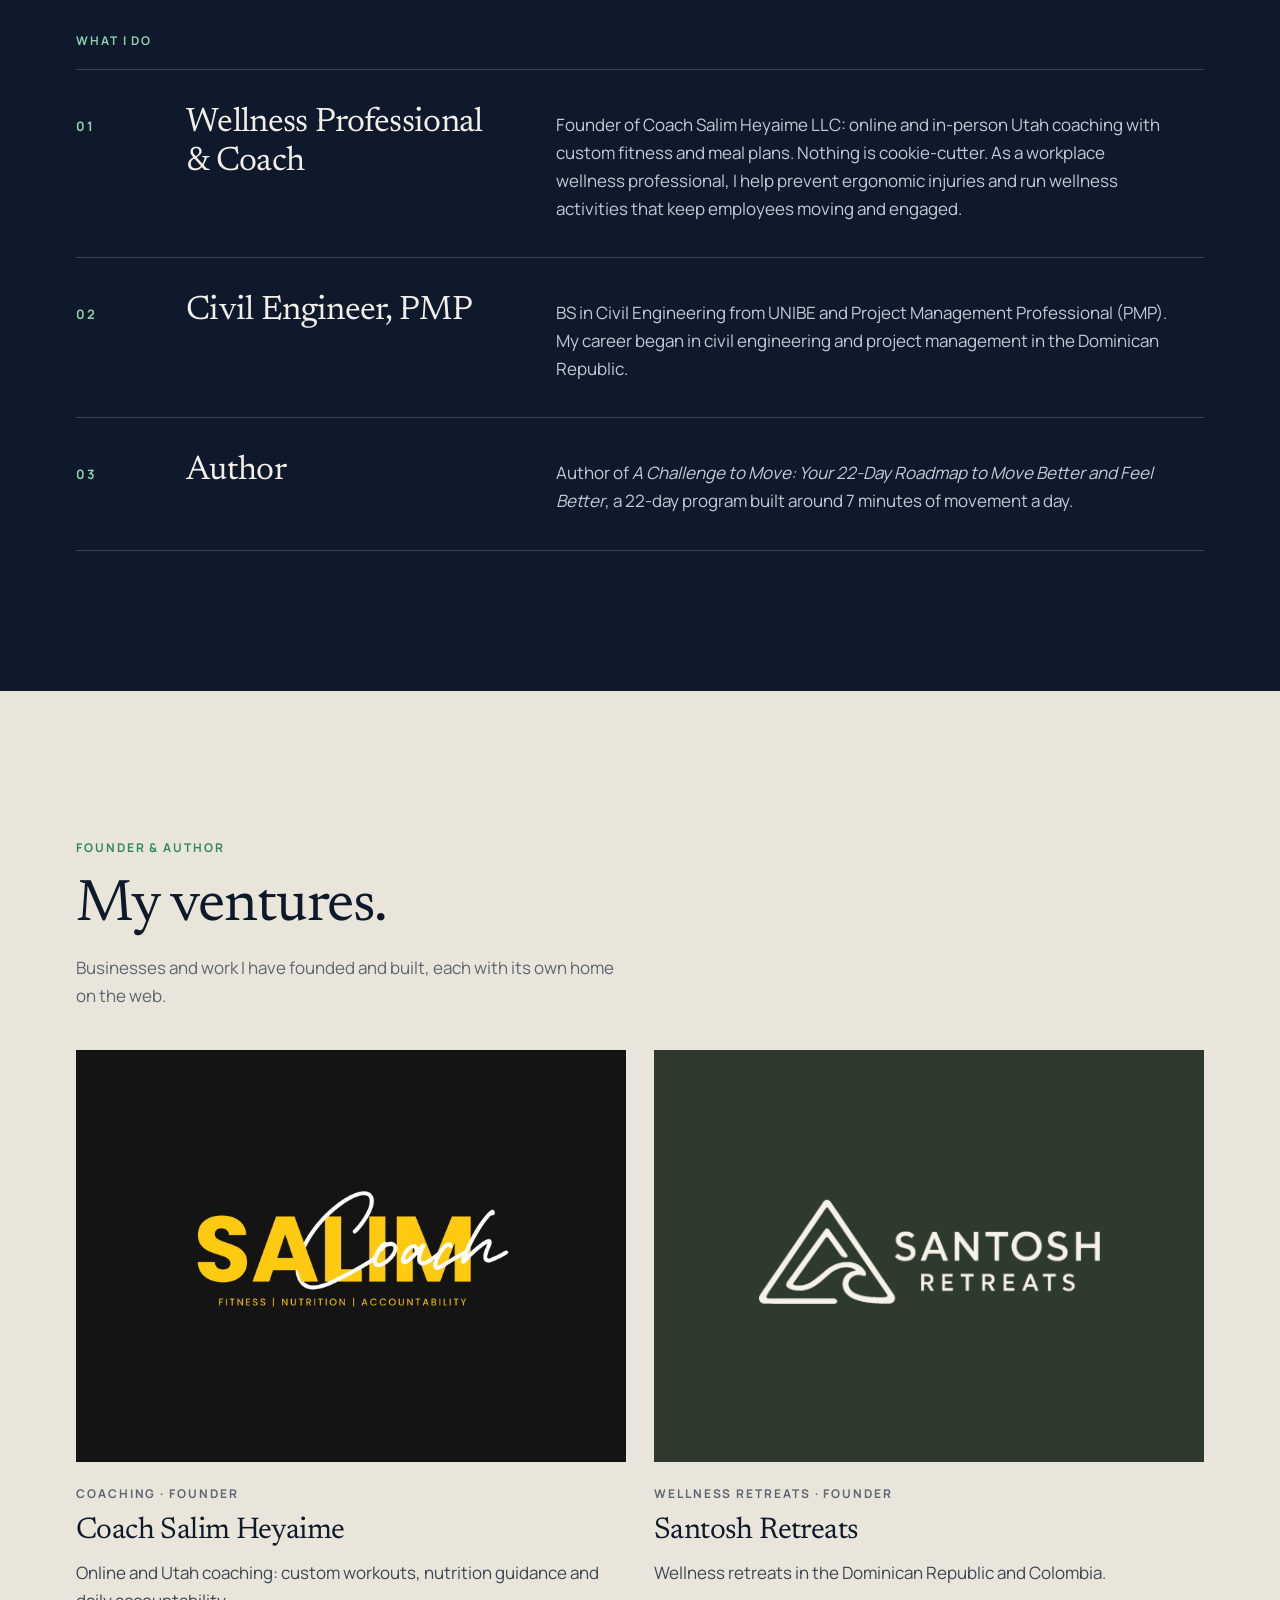
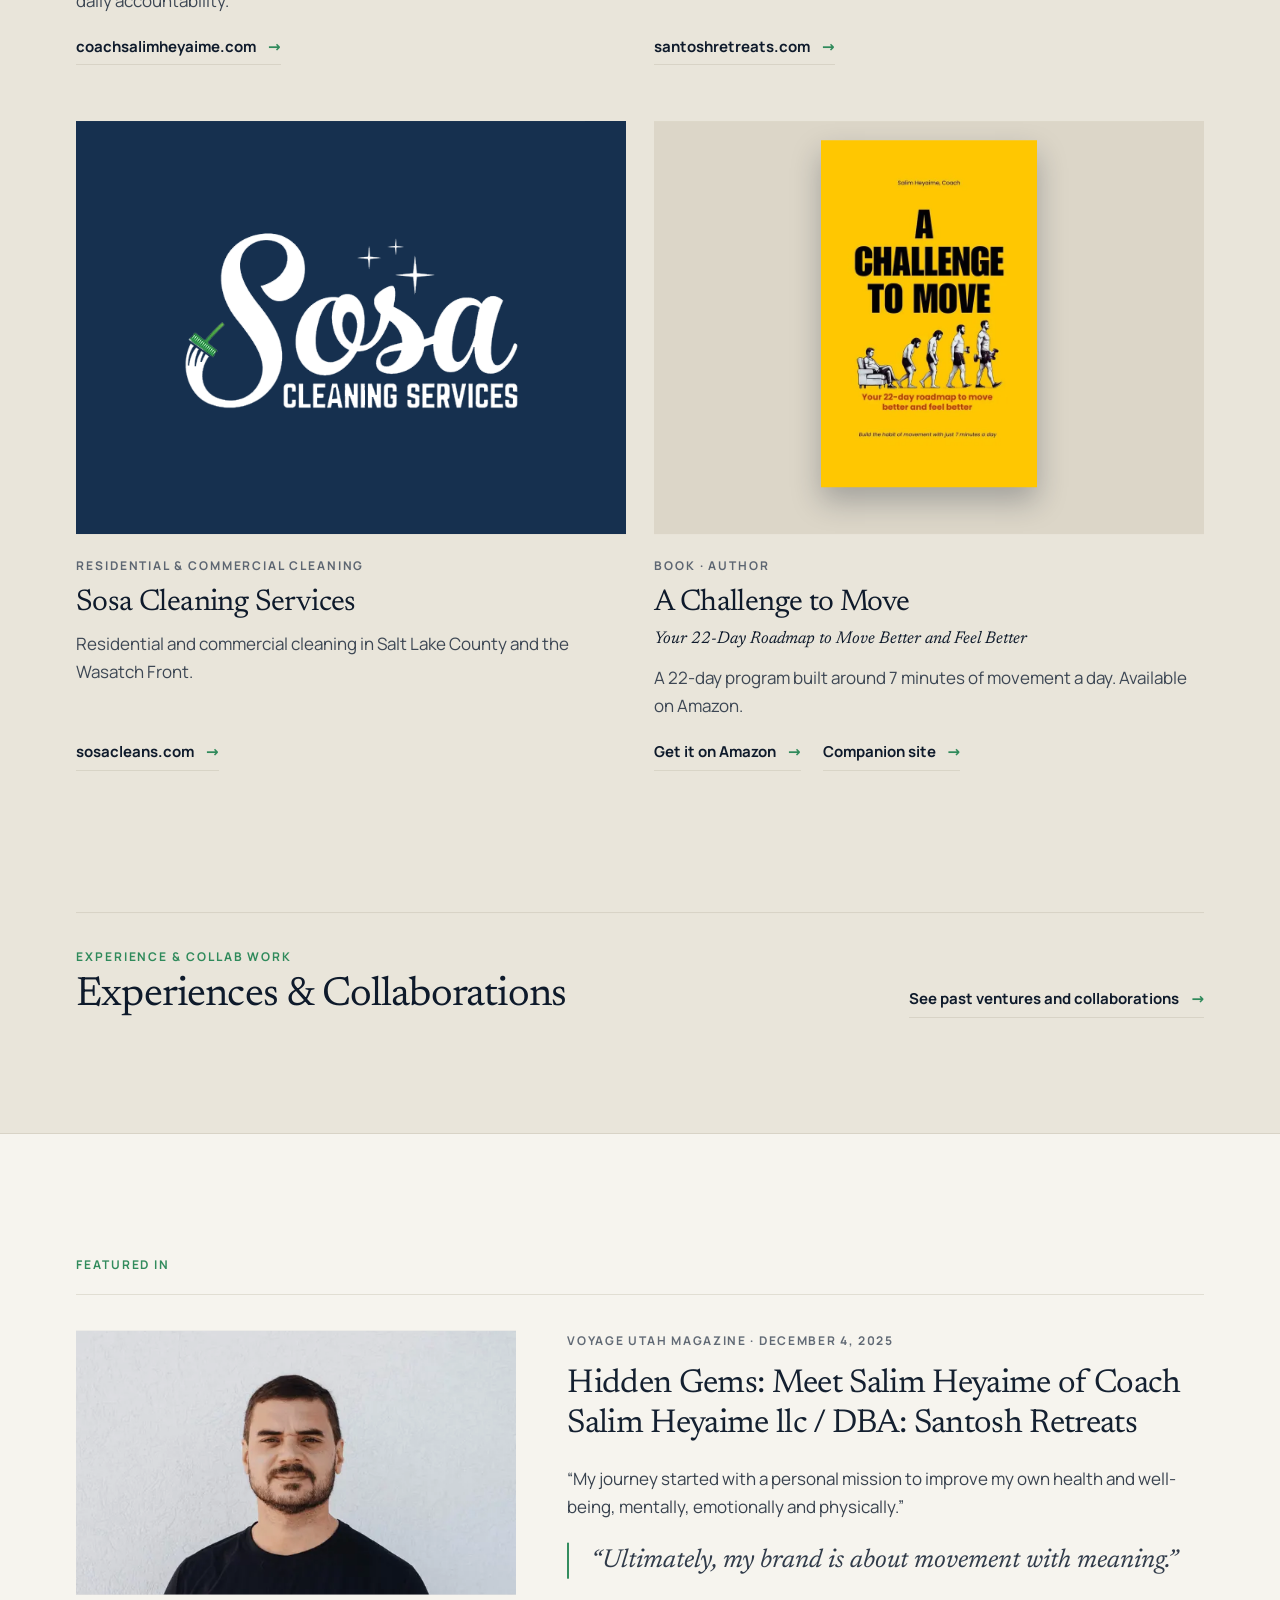
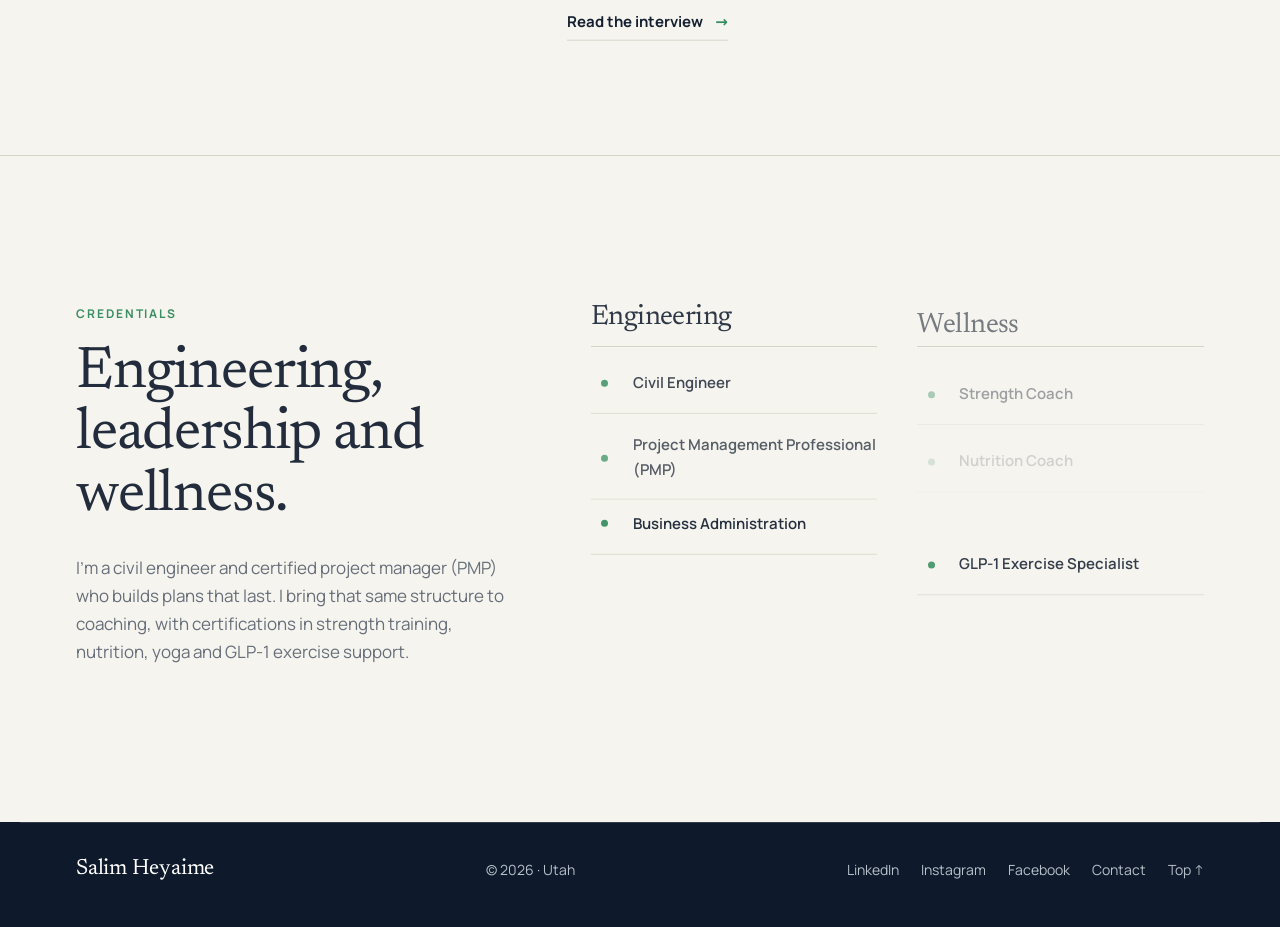
==== commit 055f1dc9: "Experience: logos fill their tiles, re-trimmed 2x WebPs, larger uniform tiles (approved by Salim 202" ====
--- a/index.html
+++ b/index.html
@@ -36,7 +36,7 @@
 <link rel="manifest" href="site.webmanifest?v=2">
 <link rel="preload" href="fonts/Newsreader-var.woff2" as="font" type="font/woff2" crossorigin>
 <link rel="stylesheet" href="fonts.css">
-<link rel="stylesheet" href="css/site.css?v=11">
+<link rel="stylesheet" href="css/site.css?v=12">
 <script type="application/ld+json">{"@context":"https://schema.org","@type":"Person","name":"Salim Heyaime","alternateName":"Jorge Salim Heyaime Martorell","jobTitle":"Wellness Professional, Engineer, Author","address":{"@type":"PostalAddress","addressRegion":"UT","addressCountry":"US"},"sameAs":["https://www.instagram.com/salimheyaime/","https://www.facebook.com/Salimheyaime/","https://www.linkedin.com/in/salimheyaime","https://coachsalimheyaime.com/","https://santoshretreats.com/","https://sosacleans.com/"],"founder":[{"@type":"Organization","name":"Coach Salim Heyaime LLC"},{"@type":"Organization","name":"Santosh Retreats"},{"@type":"Organization","name":"Sosa Cleaning Services Company","url":"https://sosacleans.com"}]}</script>
 </head>
 <body>
--- a/css/site.css
+++ b/css/site.css
@@ -135,3 +135,9 @@
 .pv-grid .pv{align-items:center;justify-content:flex-start;text-align:center;gap:18px}
 .pv-grid .pv .pv-name{margin-top:0}
 @media (max-width:520px){.pv-grid .pv{flex-direction:column;align-items:center;justify-content:flex-start;gap:12px;padding:22px 20px}.pv-grid .pv-logo{width:140px;height:68px;padding:10px 14px}.pv-grid .pv-logo img{max-height:46px}.pv-grid .pv-logo--text{font-size:20px}}
+/* experience logos fill their tiles */
+.pv-grid .pv-logo{width:240px;height:112px;padding:6px 8px}
+.pv-grid .pv-logo img{width:100%;height:100%;max-width:100%;max-height:100%;object-fit:contain}
+.pv-grid .pv-logo--text{font-size:40px;letter-spacing:.01em}
+@media (max-width:900px) and (min-width:521px){.pv-grid .pv-logo{width:220px;height:104px}}
+@media (max-width:520px){.pv-grid .pv-logo{width:210px;height:98px;padding:5px 7px}.pv-grid .pv-logo img{max-height:100%}.pv-grid .pv-logo--text{font-size:36px}}
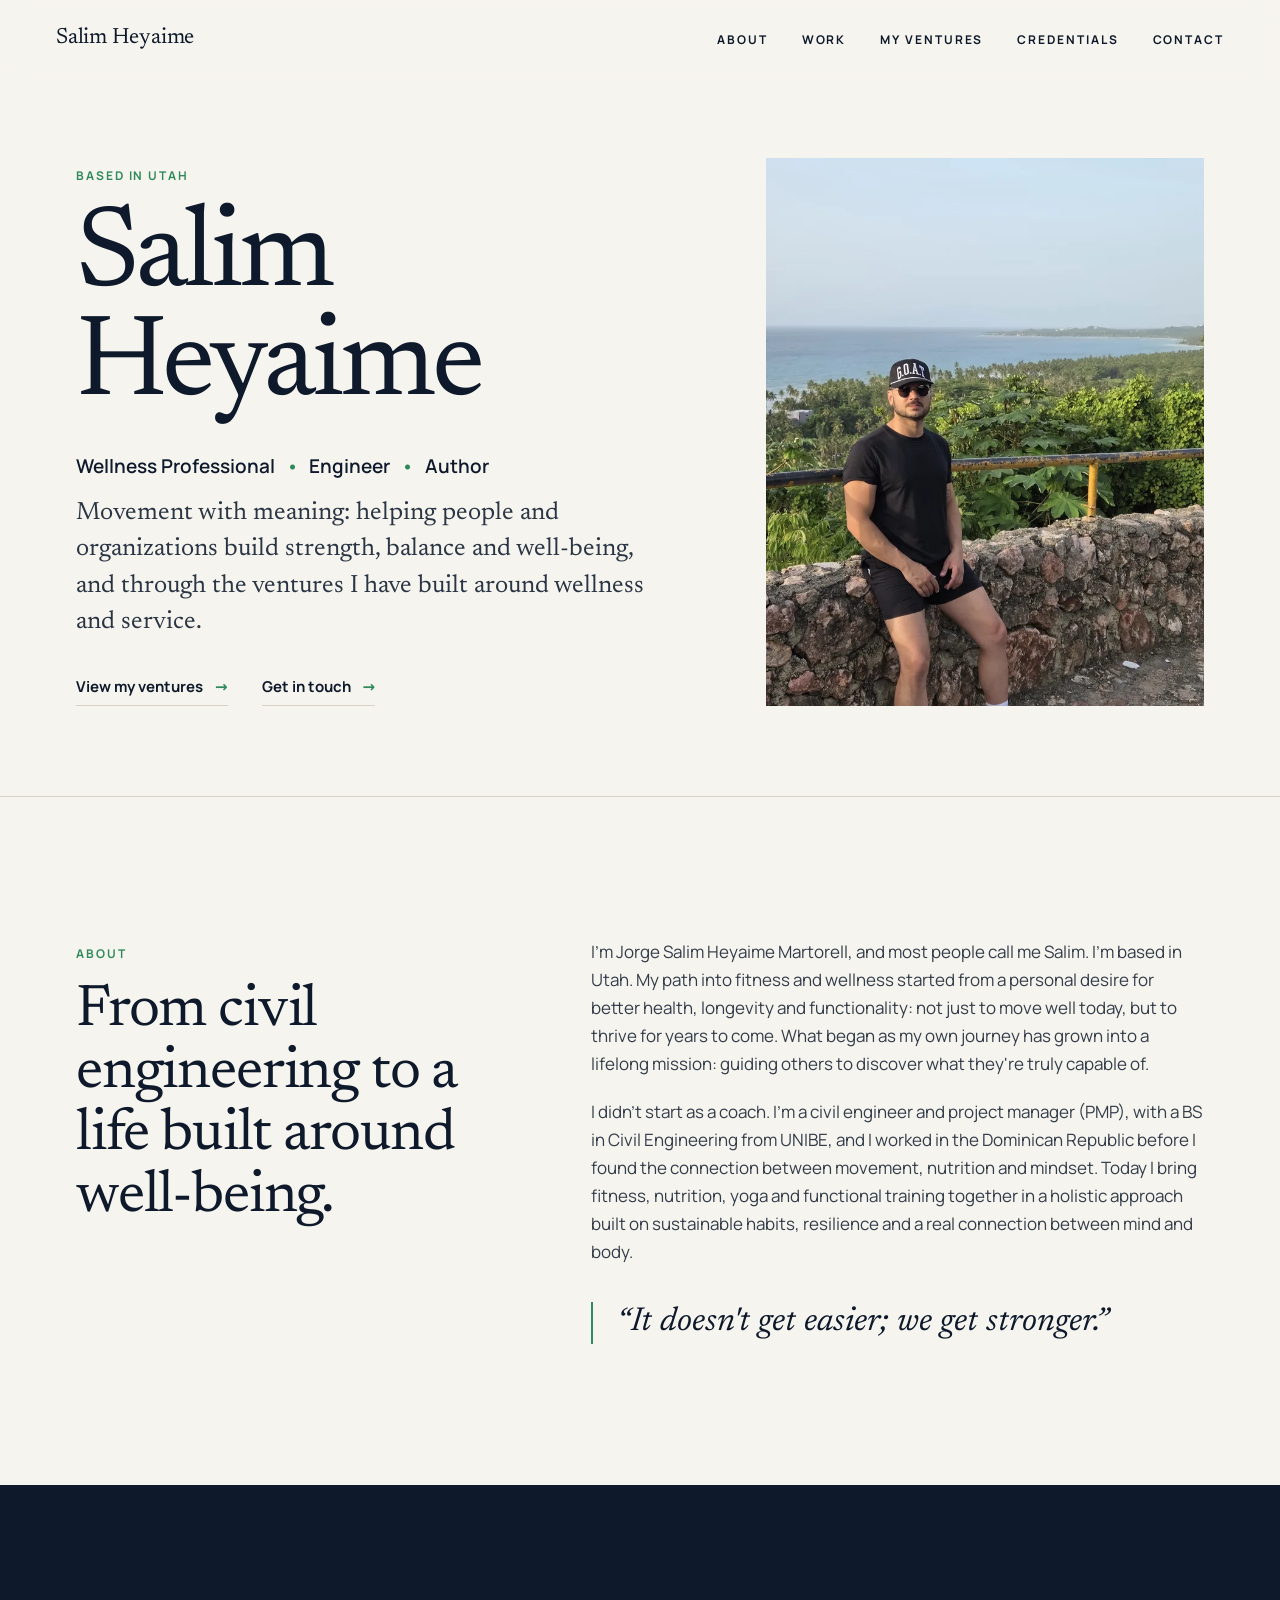
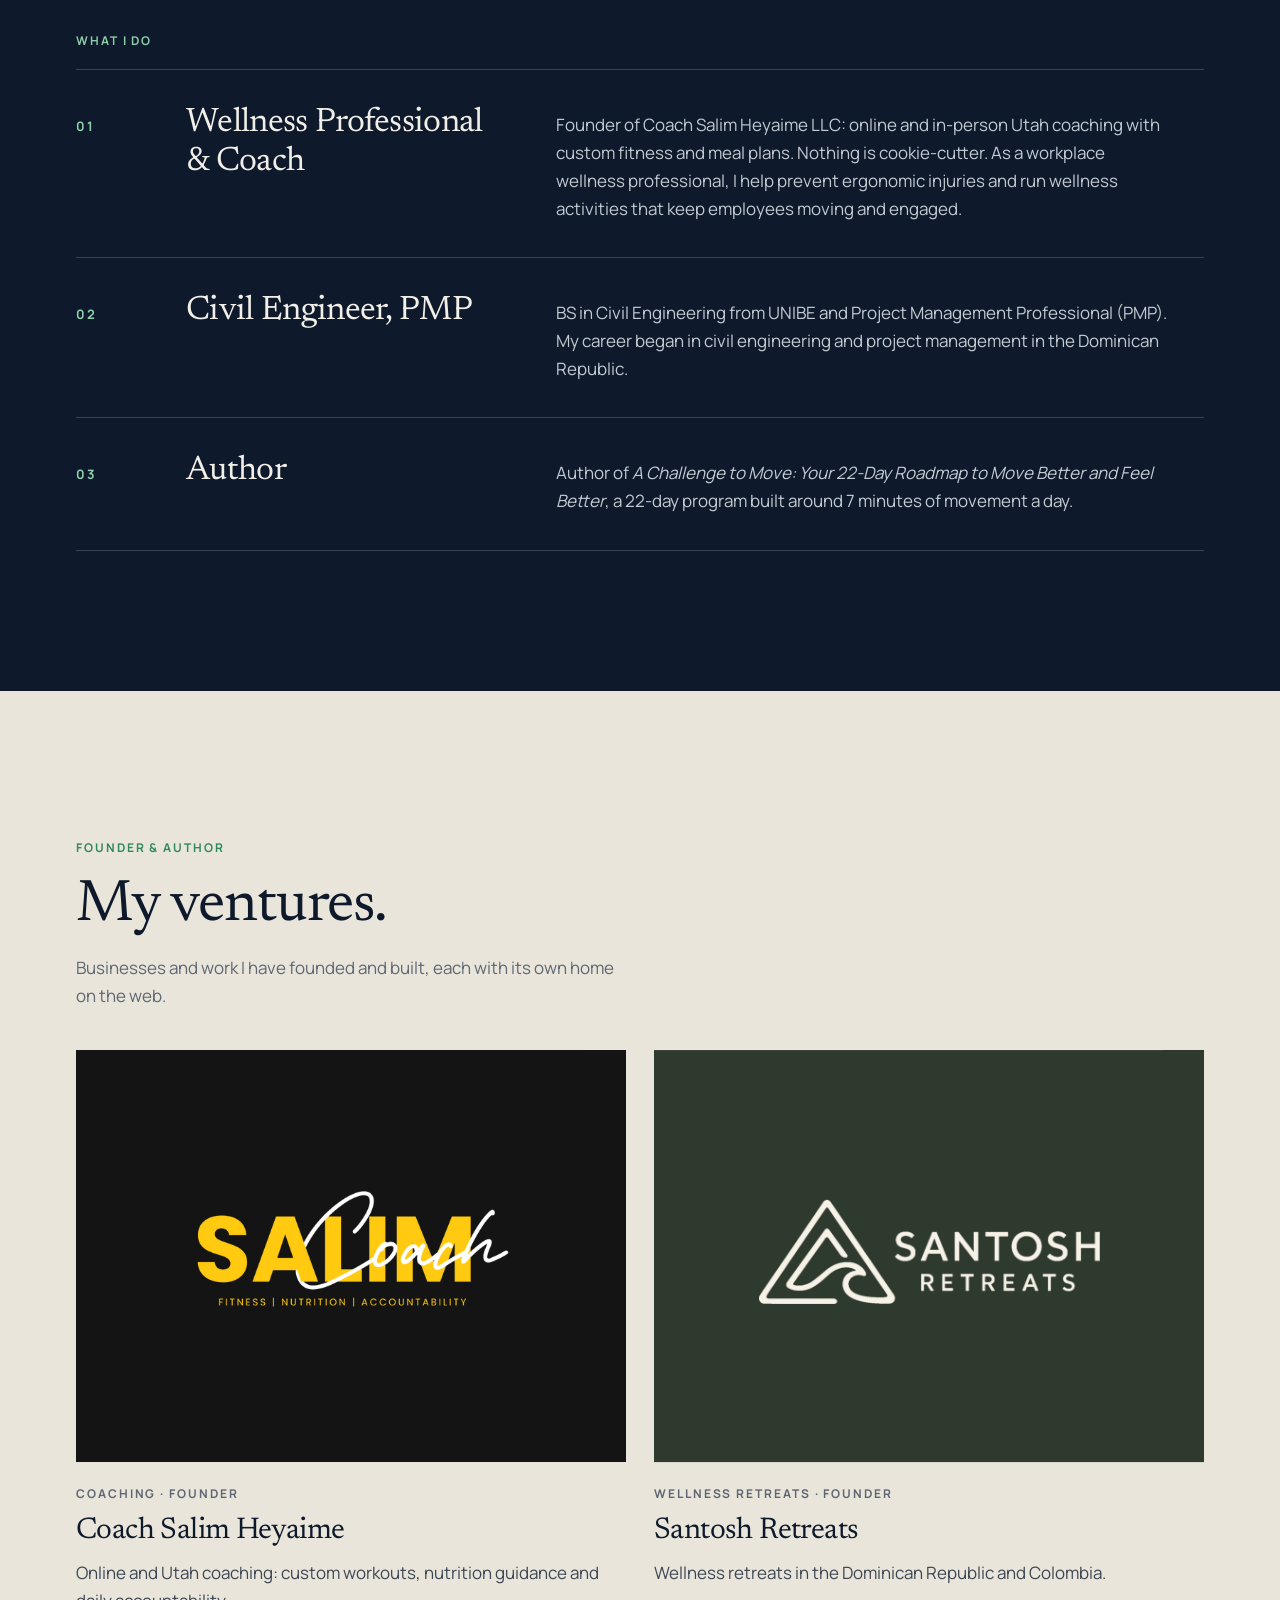
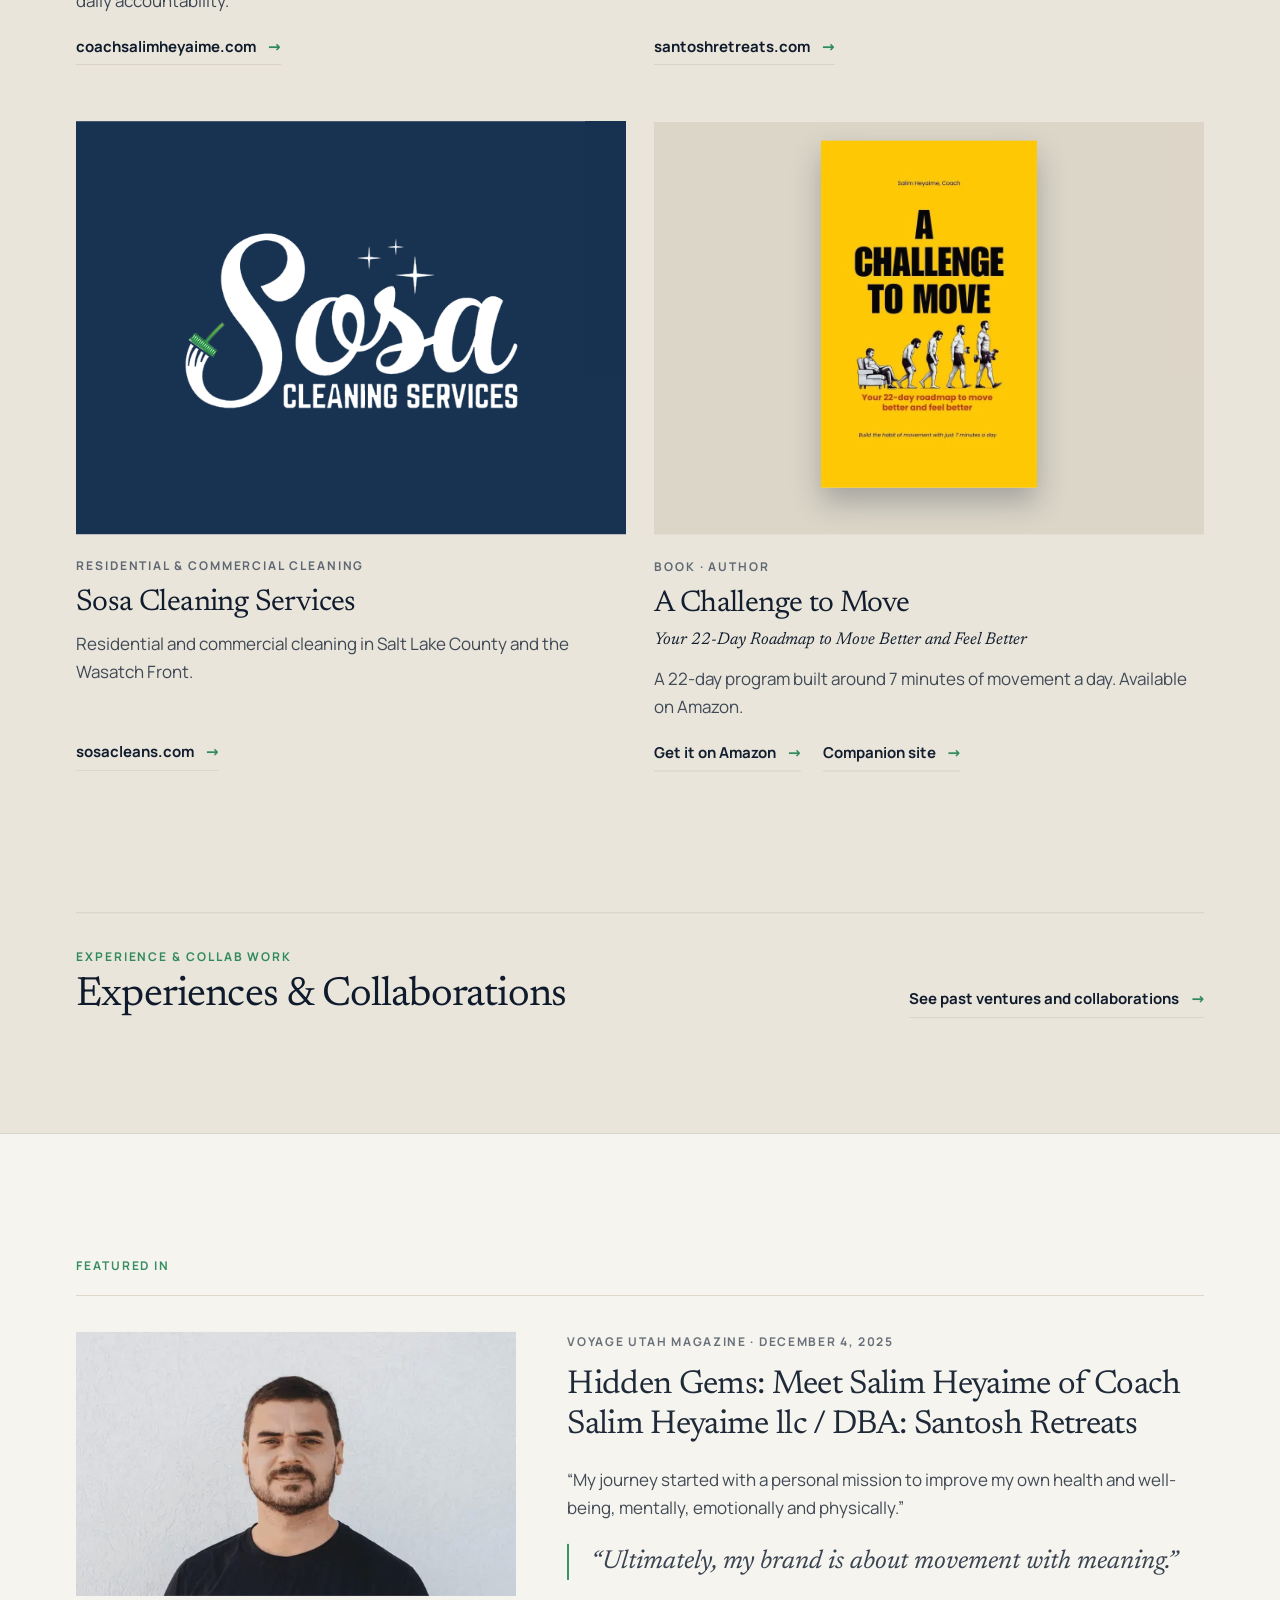
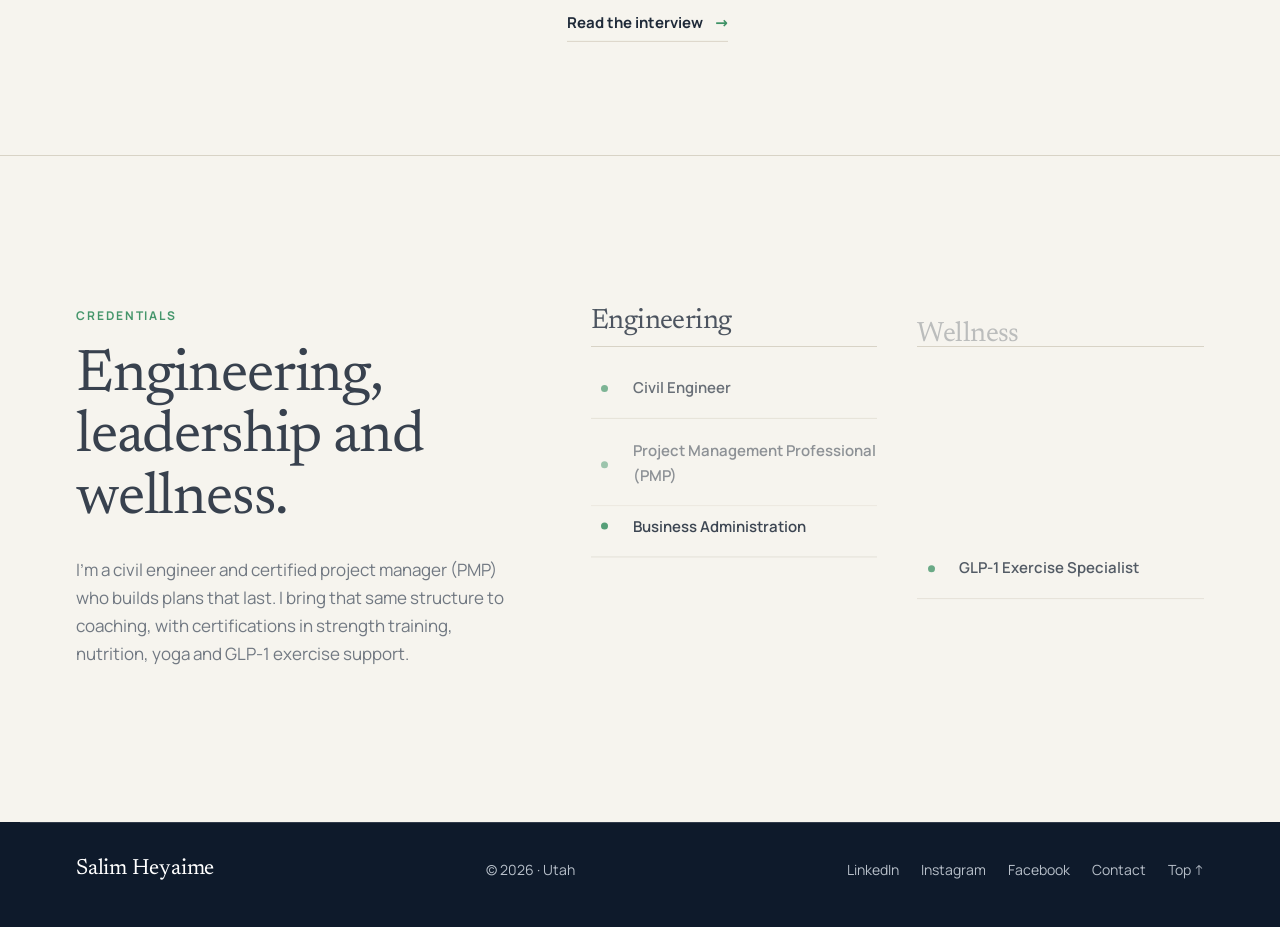
==== commit 3b37c8d1: "Experience: white cards with logo, no cream; Avenida Inmobiliaria keeps dark tile (approved by Salim" ====
--- a/index.html
+++ b/index.html
@@ -36,7 +36,7 @@
 <link rel="manifest" href="site.webmanifest?v=2">
 <link rel="preload" href="fonts/Newsreader-var.woff2" as="font" type="font/woff2" crossorigin>
 <link rel="stylesheet" href="fonts.css">
-<link rel="stylesheet" href="css/site.css?v=12">
+<link rel="stylesheet" href="css/site.css?v=13">
 <script type="application/ld+json">{"@context":"https://schema.org","@type":"Person","name":"Salim Heyaime","alternateName":"Jorge Salim Heyaime Martorell","jobTitle":"Wellness Professional, Engineer, Author","address":{"@type":"PostalAddress","addressRegion":"UT","addressCountry":"US"},"sameAs":["https://www.instagram.com/salimheyaime/","https://www.facebook.com/Salimheyaime/","https://www.linkedin.com/in/salimheyaime","https://coachsalimheyaime.com/","https://santoshretreats.com/","https://sosacleans.com/"],"founder":[{"@type":"Organization","name":"Coach Salim Heyaime LLC"},{"@type":"Organization","name":"Santosh Retreats"},{"@type":"Organization","name":"Sosa Cleaning Services Company","url":"https://sosacleans.com"}]}</script>
 </head>
 <body>
--- a/css/site.css
+++ b/css/site.css
@@ -141,3 +141,9 @@
 .pv-grid .pv-logo--text{font-size:40px;letter-spacing:.01em}
 @media (max-width:900px) and (min-width:521px){.pv-grid .pv-logo{width:220px;height:104px}}
 @media (max-width:520px){.pv-grid .pv-logo{width:210px;height:98px;padding:5px 7px}.pv-grid .pv-logo img{max-height:100%}.pv-grid .pv-logo--text{font-size:36px}}
+/* experience cards: white card + logo, no cream */
+.pv-grid{border-color:#e6e6e6}
+.pv-grid .pv,.pv-grid .pv:hover{background:#fff;border-color:#e6e6e6}
+.pv-grid .pv-logo{background:#fff;border:0}
+.pv-grid .pv-logo--dark{background:var(--navy)}
+.pv-grid .pv-logo--text{background:#fff}
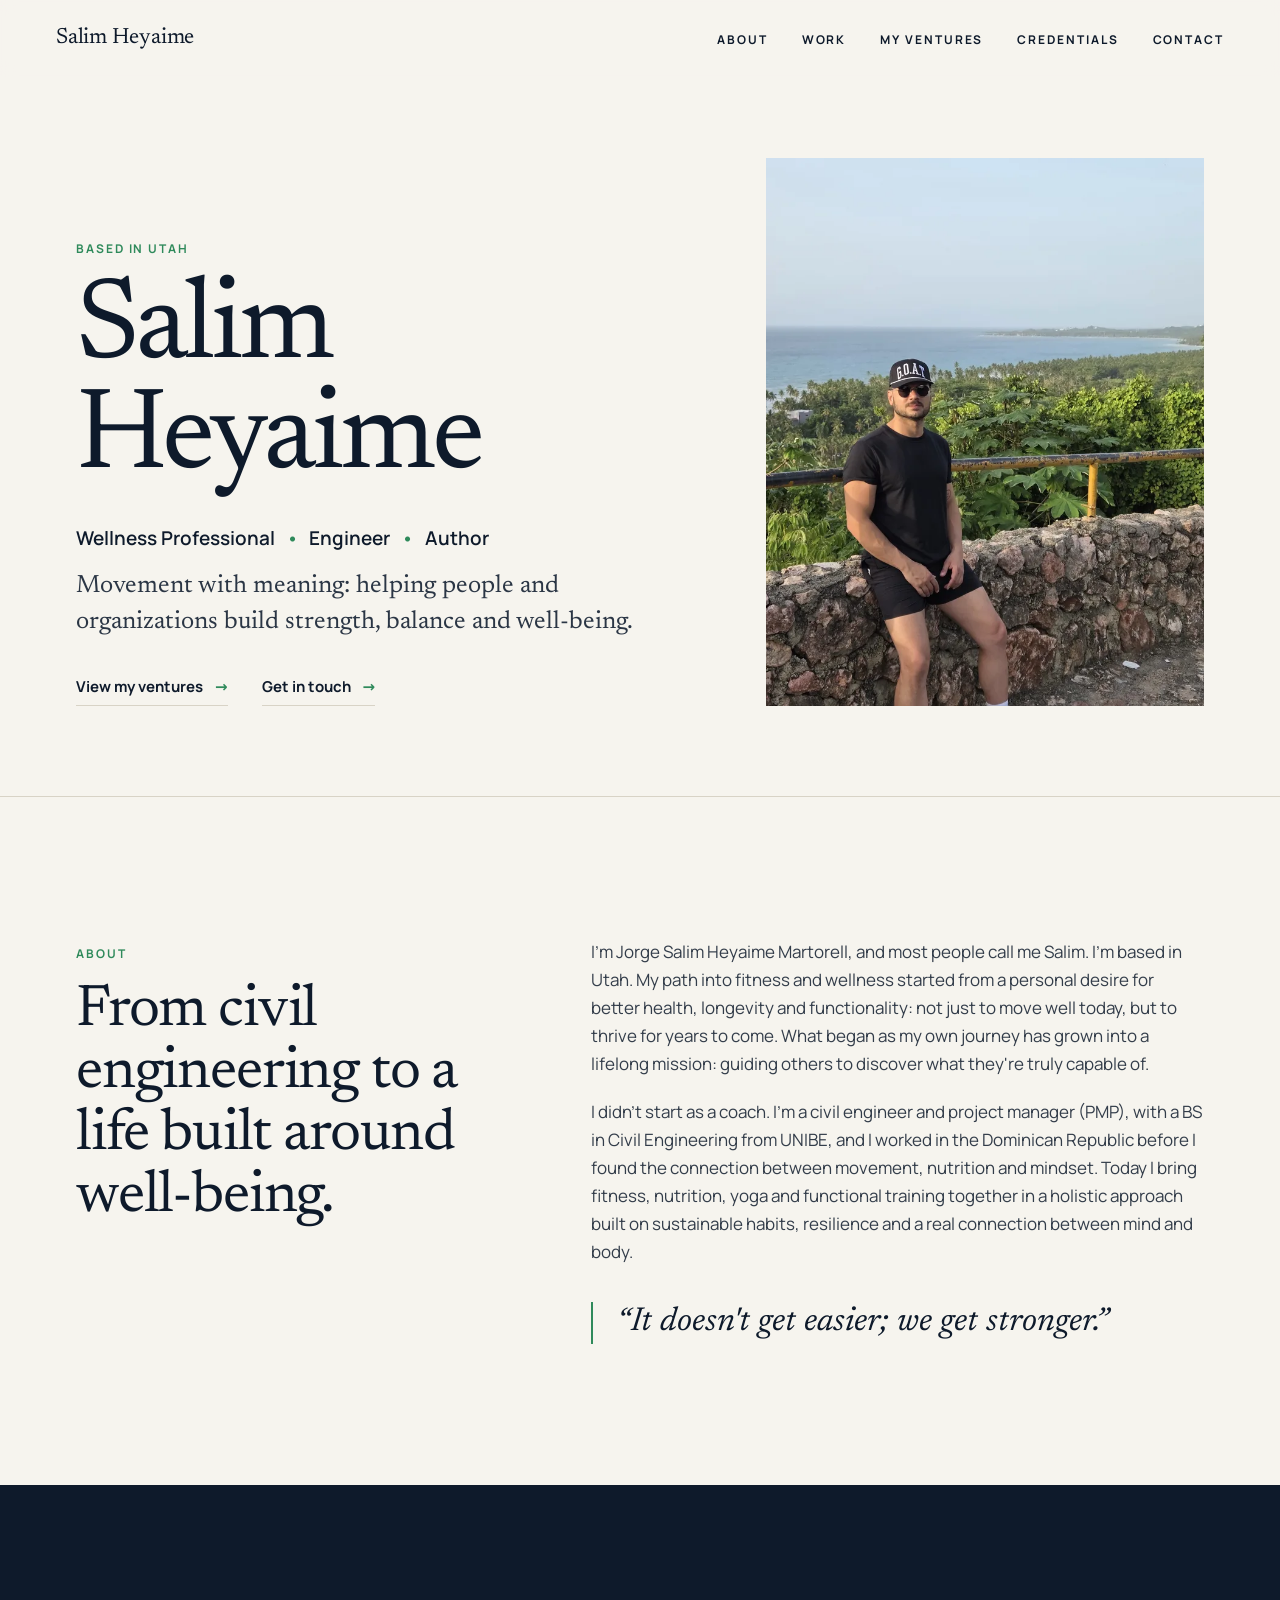
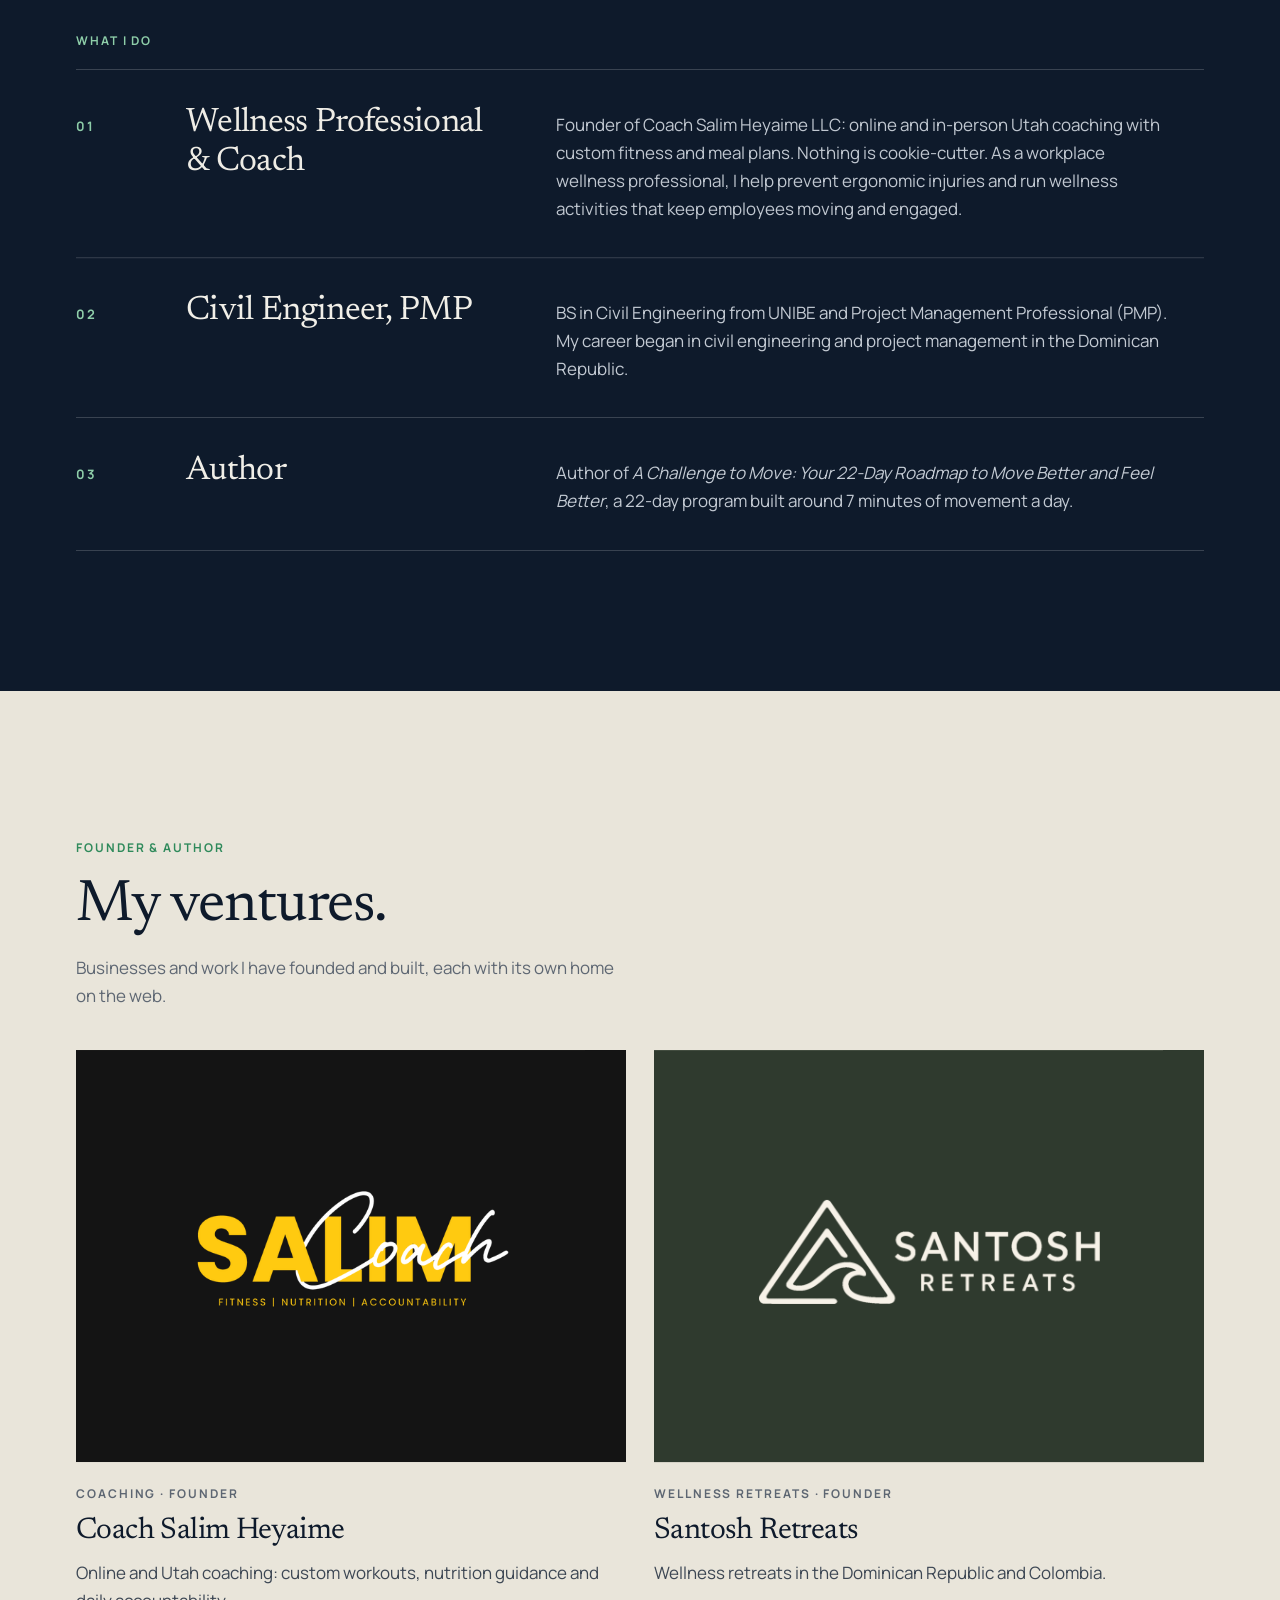
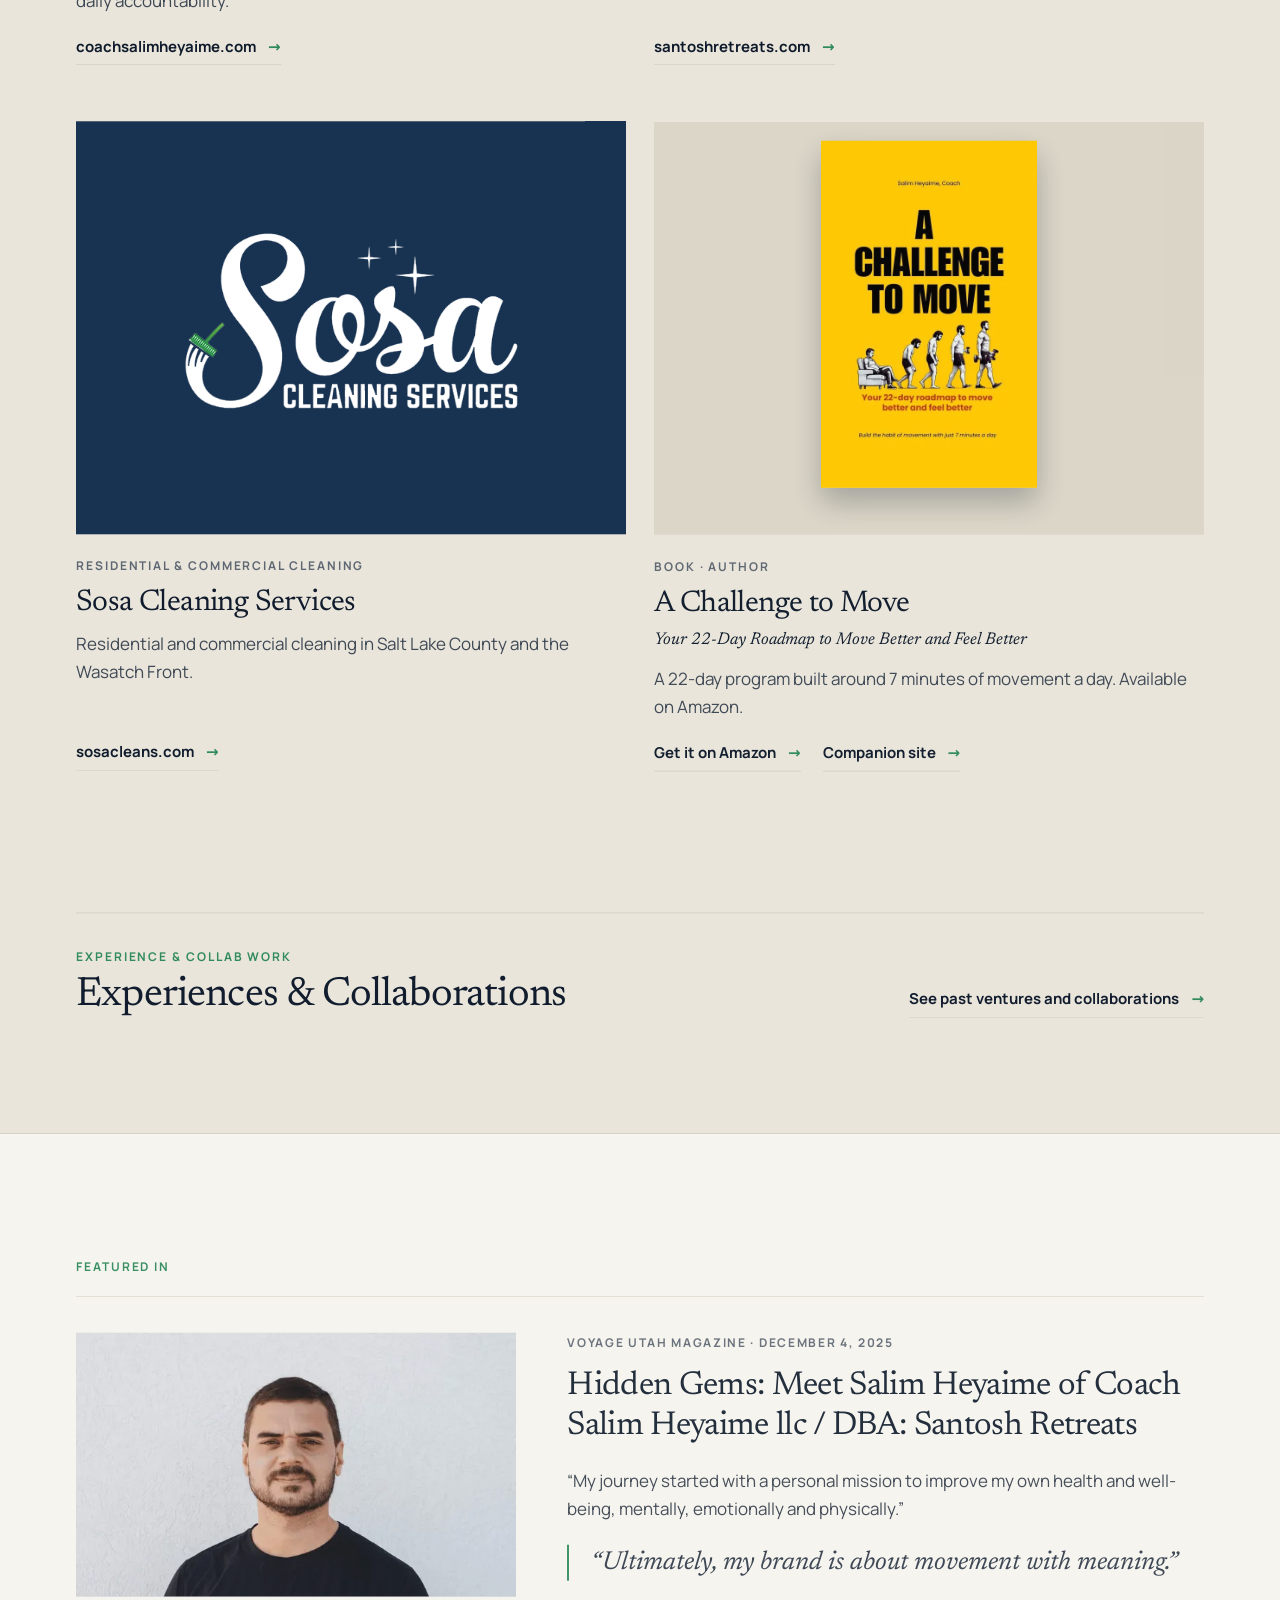
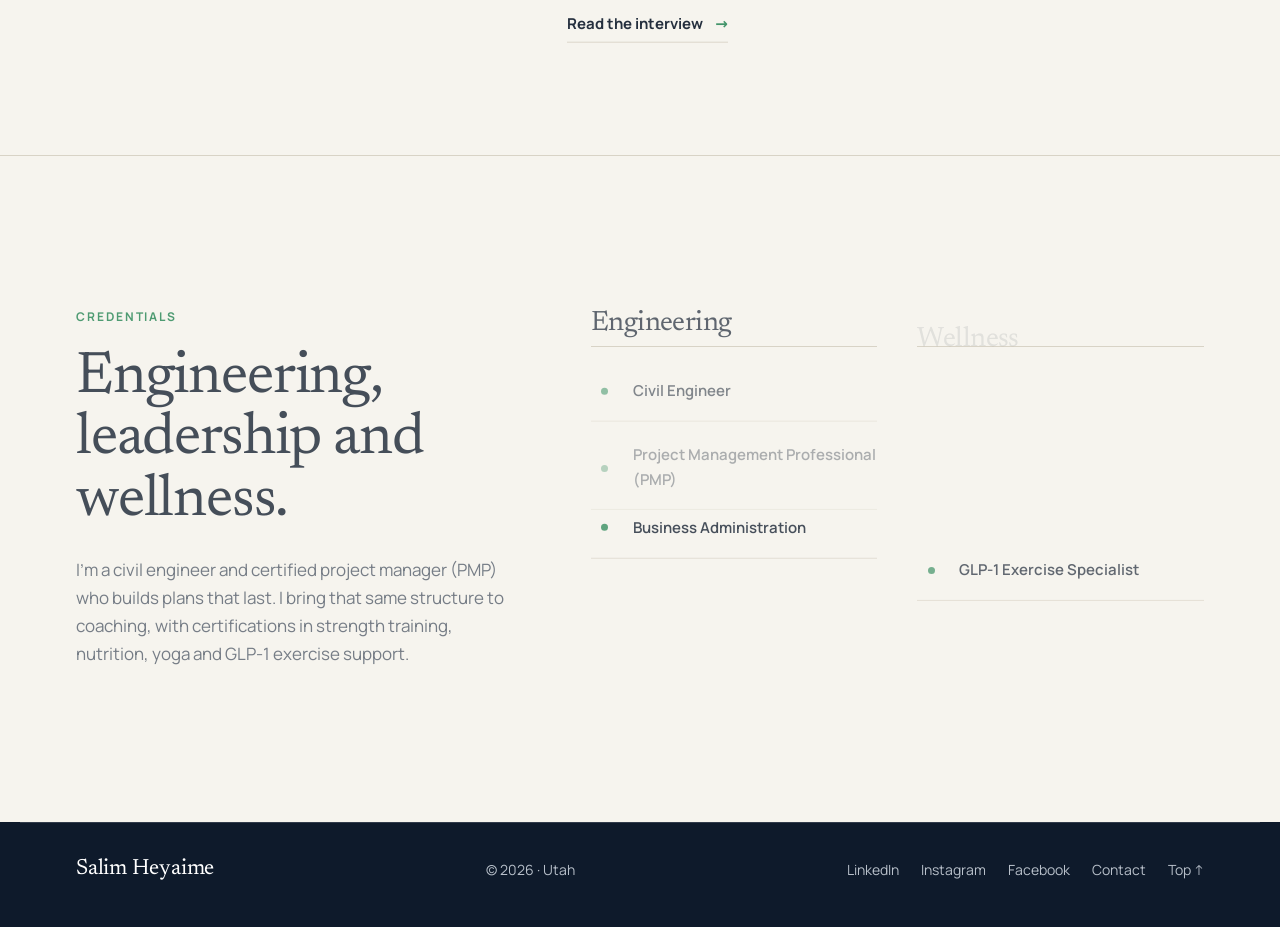
==== commit 536e5c1a: "Preview: drop the ventures clause from the Movement with meaning lede (preview, not merged) Keep the" ====
--- a/index.html
+++ b/index.html
@@ -53,7 +53,7 @@
     <p class="label r">Based in Utah</p>
     <h1 id="h1" class="r">Salim Heyaime</h1>
     <p class="roles r">Wellness Professional <span>•</span> Engineer <span>•</span> Author</p>
-    <p class="lede r">Movement with meaning: helping people and organizations build strength, balance and well-being, and through the ventures I have built around wellness and service.</p>
+    <p class="lede r">Movement with meaning: helping people and organizations build strength, balance and well-being.</p>
     <div class="hero-links r"><a class="link-arrow" href="#ventures">View my ventures</a><a class="link-arrow" href="contact/">Get in touch</a></div>
   </div>
   <figure class="hero-photo r"><picture><source type="image/webp" srcset="img/hero-dr-720.webp 720w, img/hero-dr-1200.webp 1200w" sizes="(max-width:900px) 92vw, 45vw"><img src="img/hero-dr-1200.jpg" srcset="img/hero-dr-720.jpg 720w, img/hero-dr-1200.jpg 1200w" sizes="(max-width:900px) 92vw, 45vw" width="1200" height="1500" alt="Salim Heyaime at an ocean overlook in the Dominican Republic" fetchpriority="high" style="object-position:35% 55%"></picture></figure>
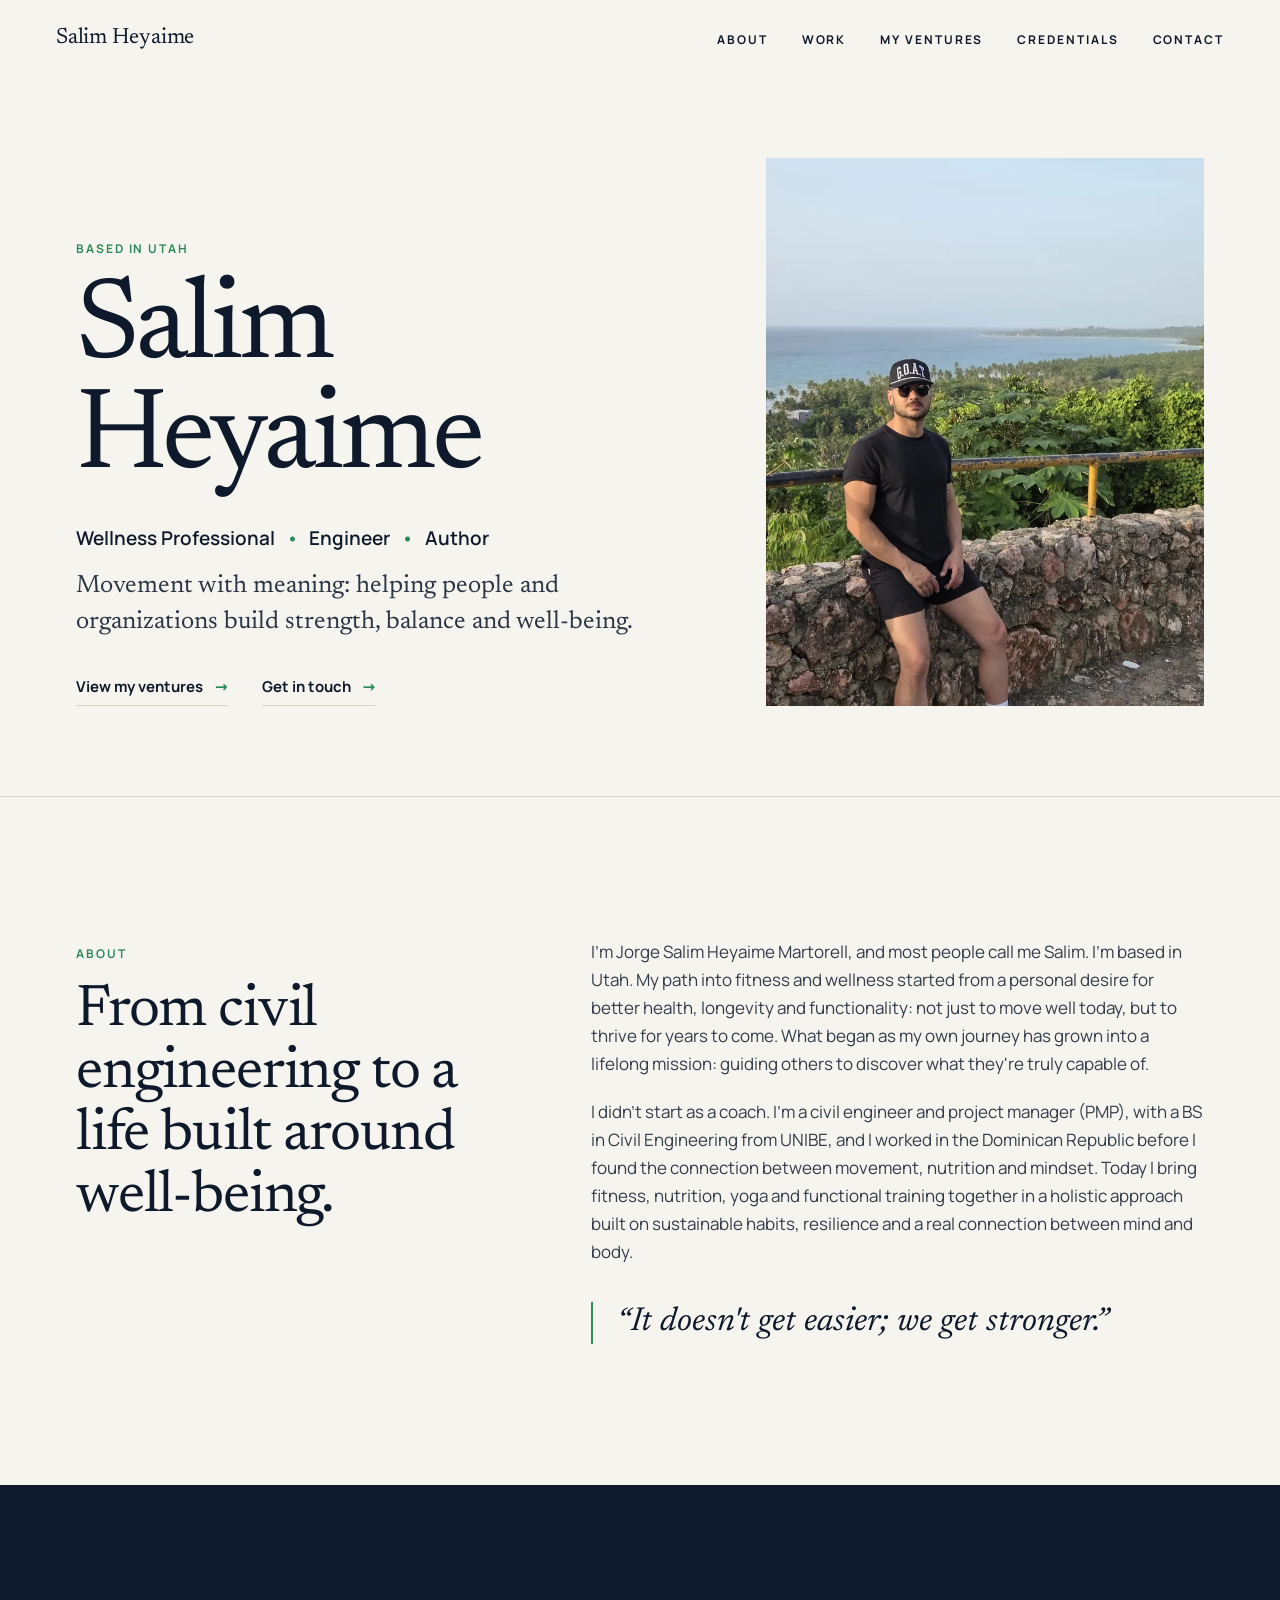
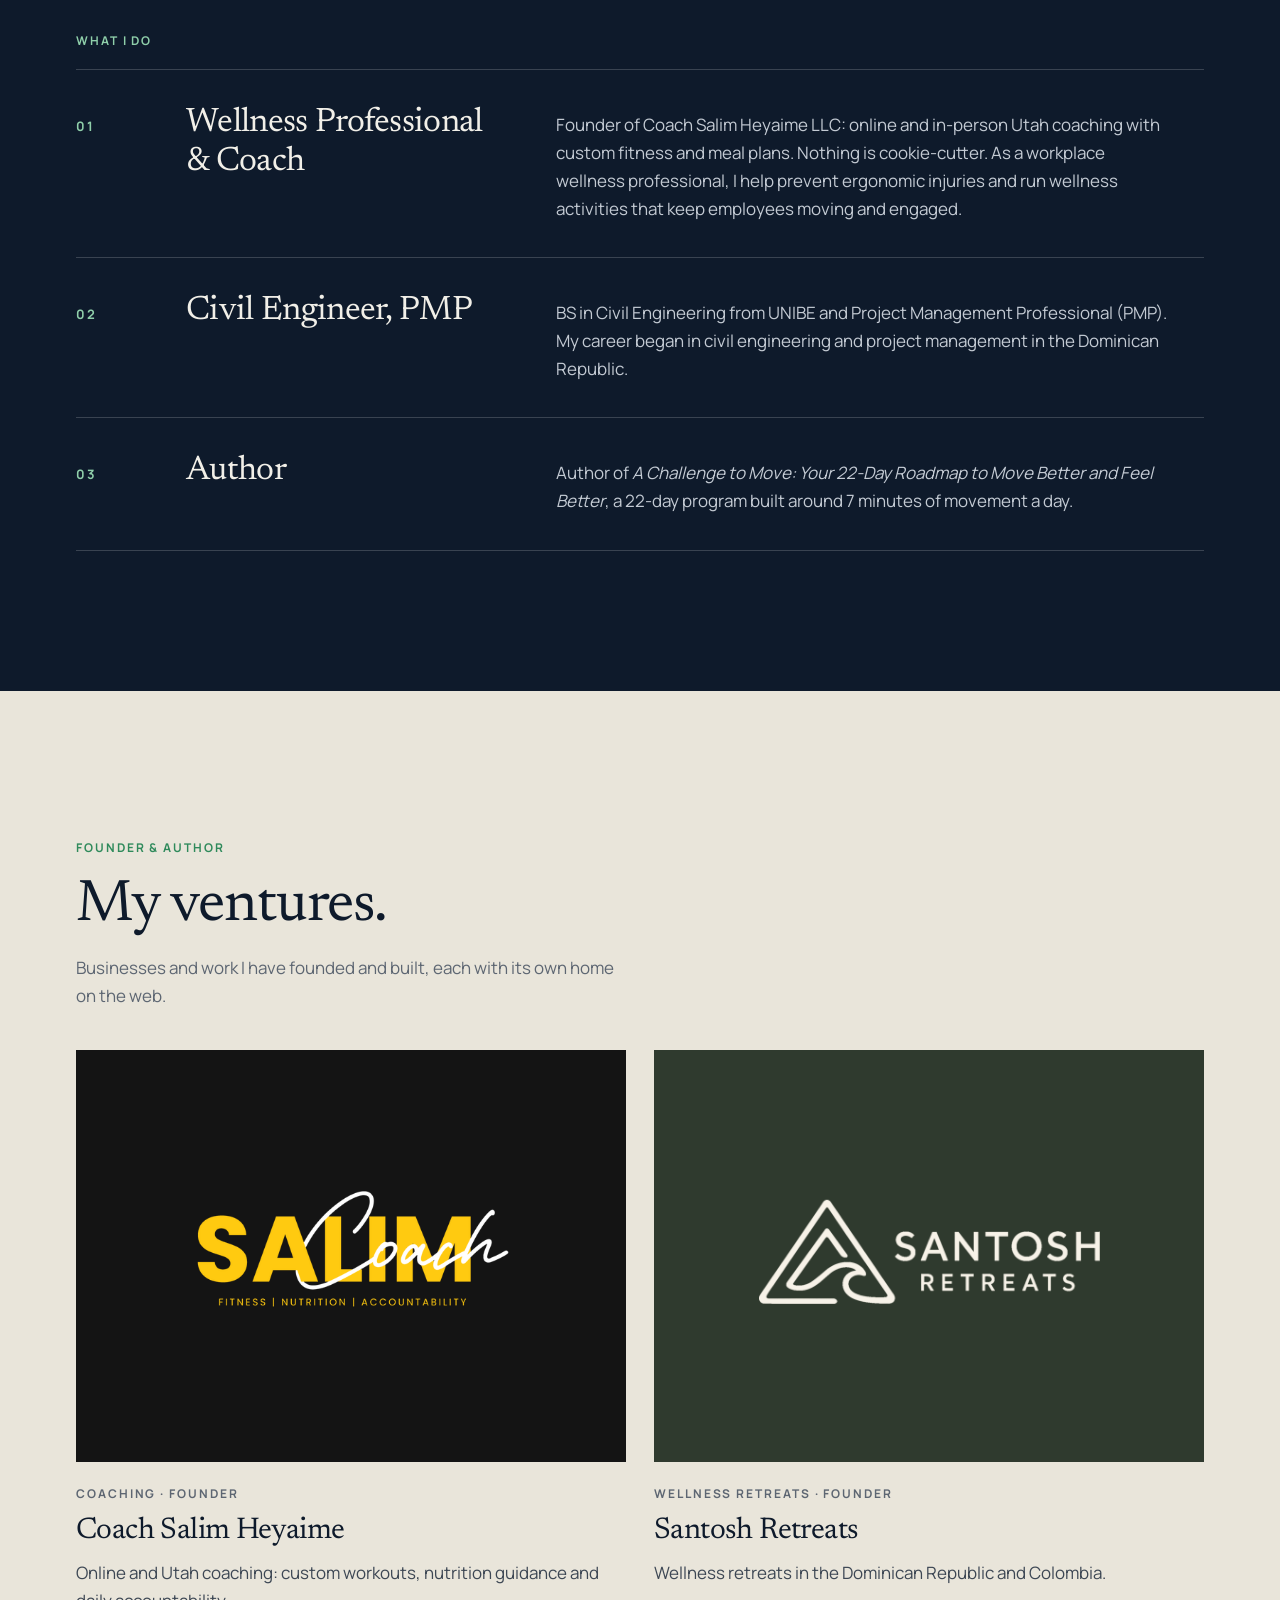
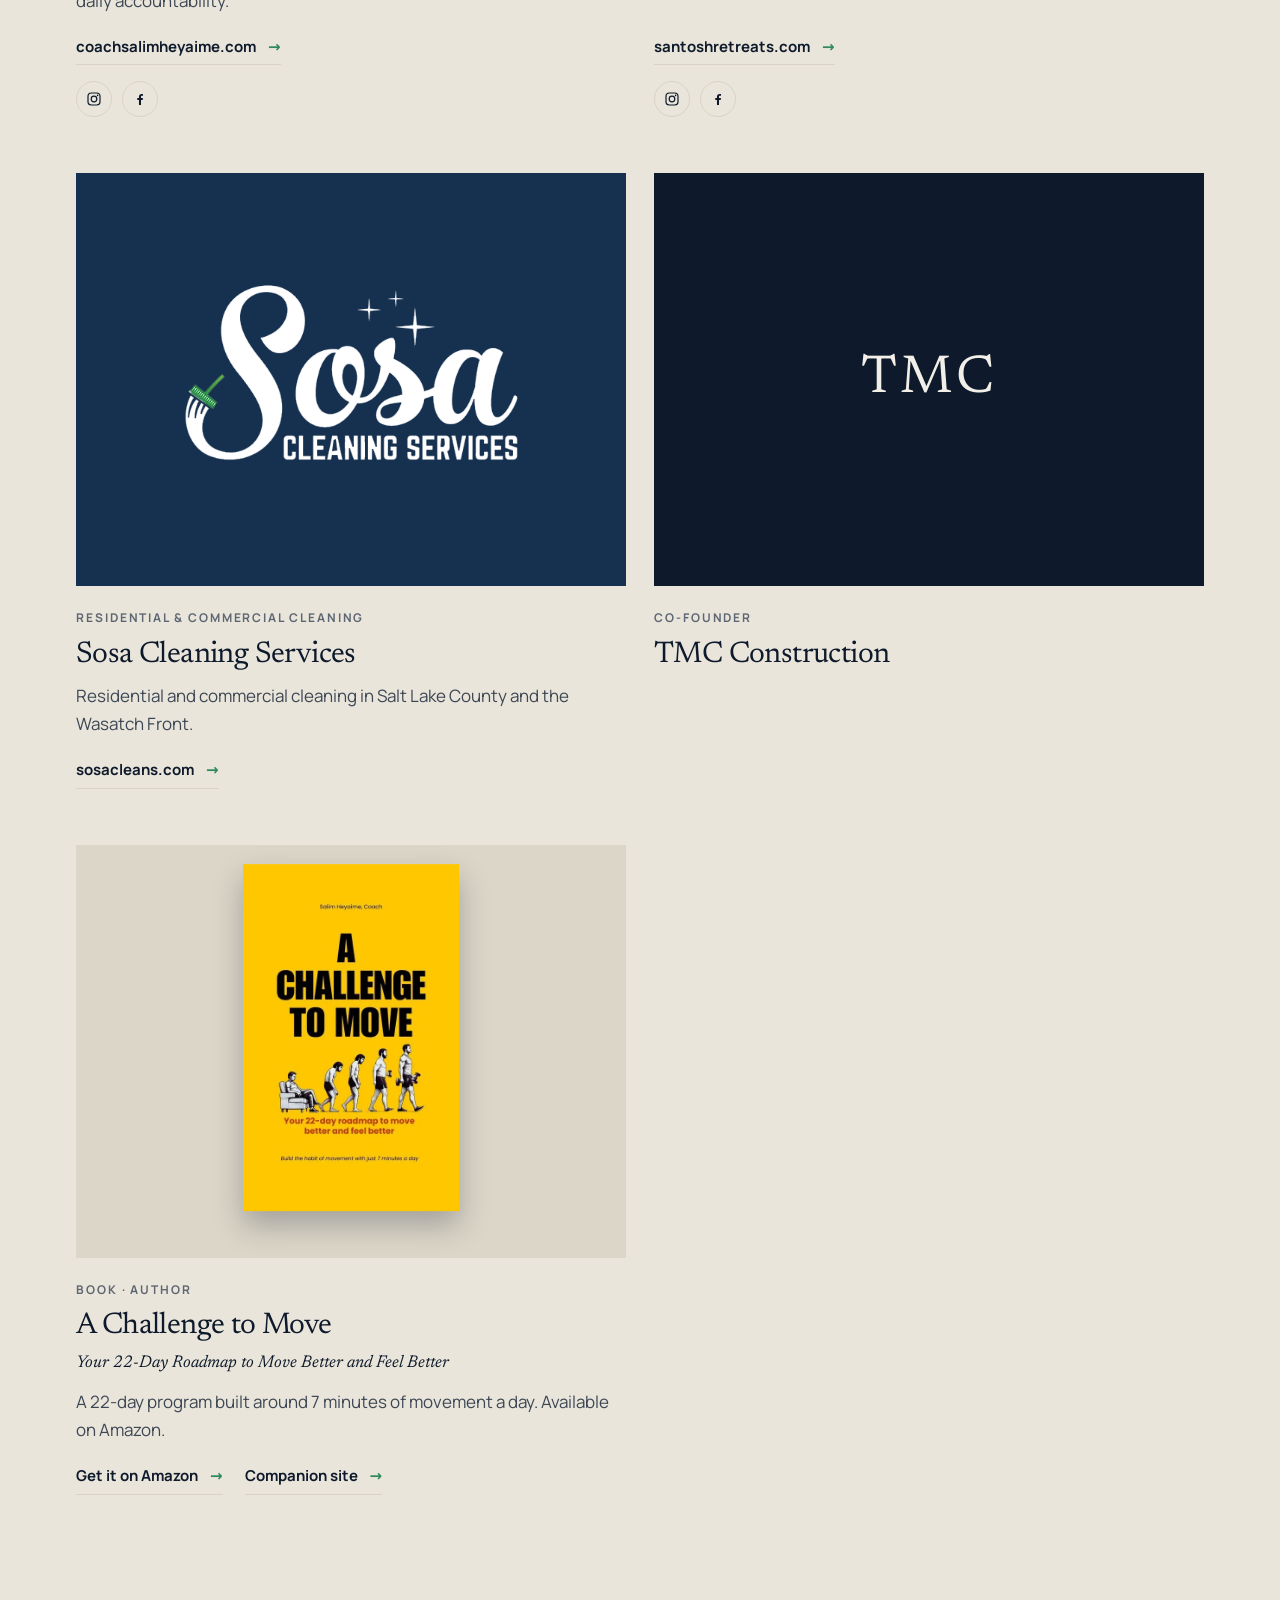
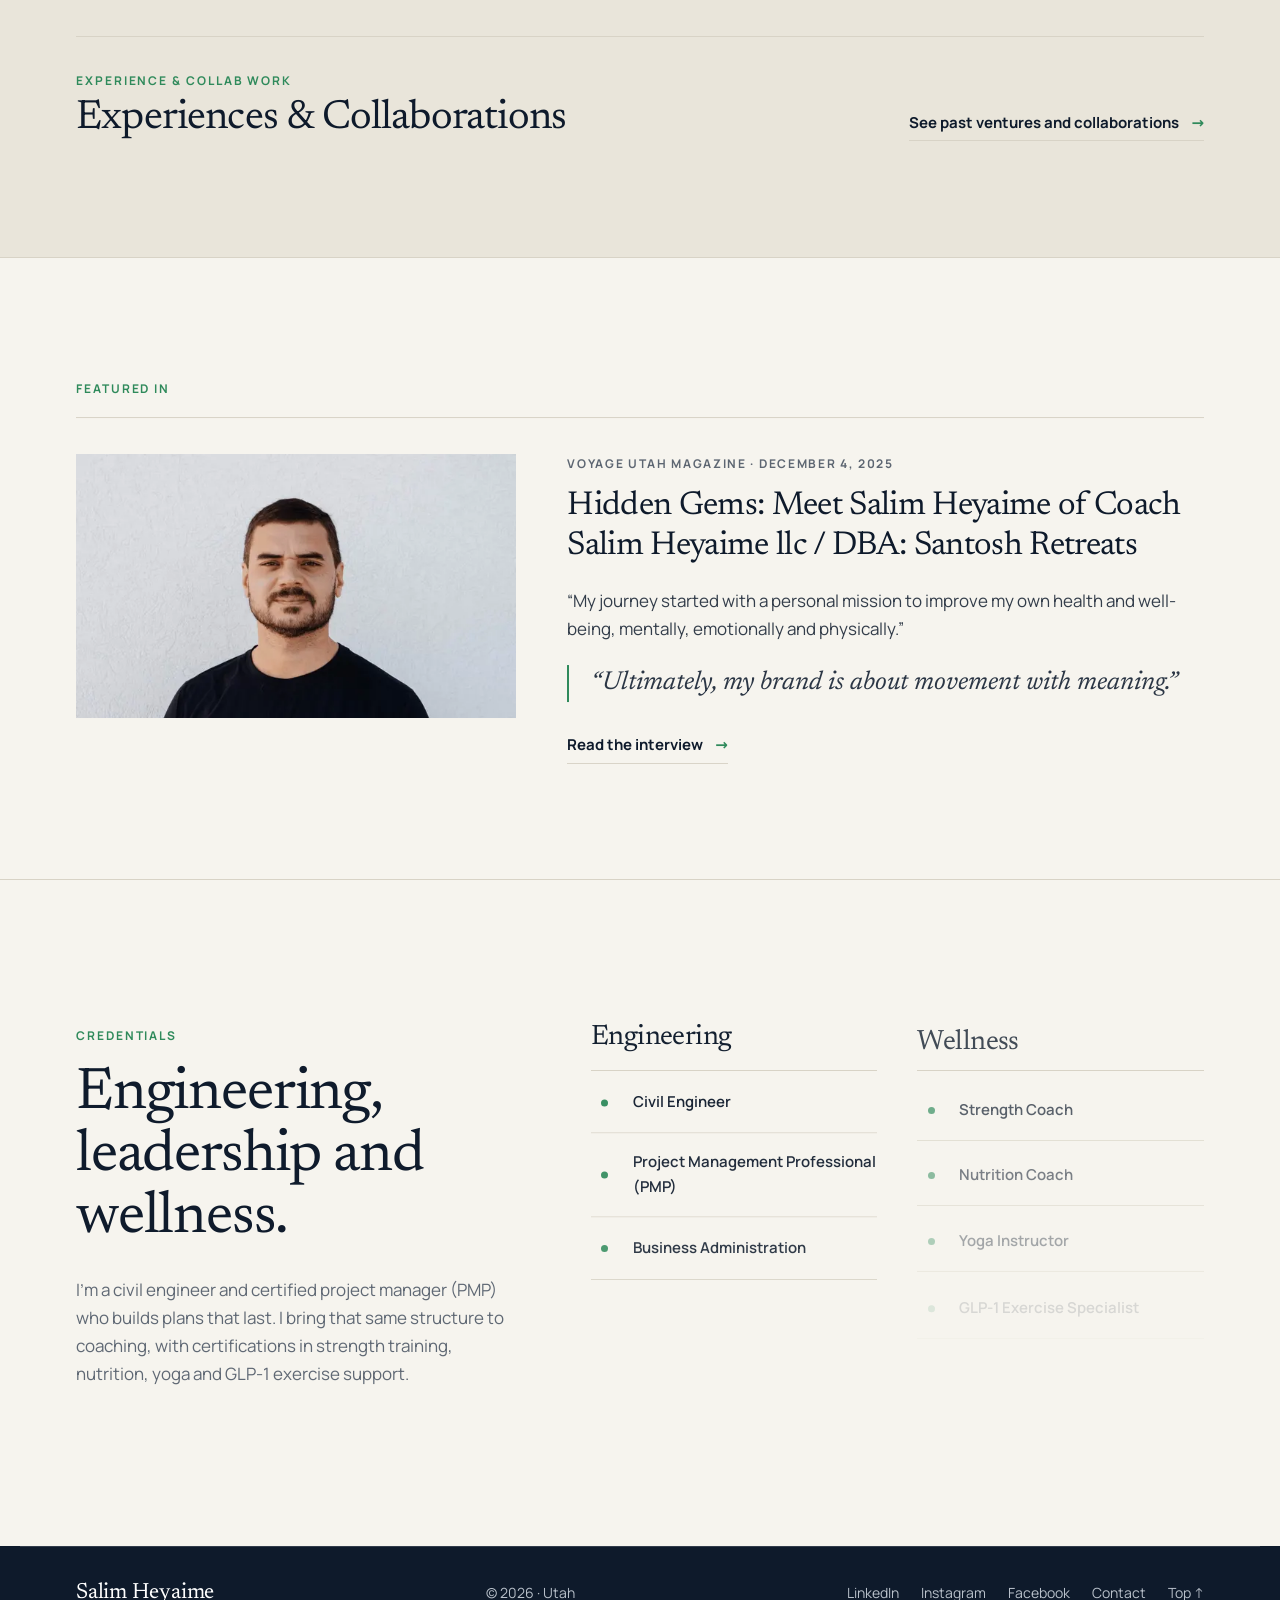
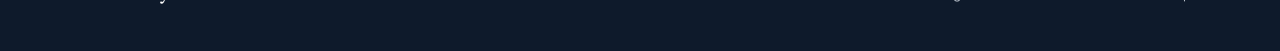
==== commit 380a7d79: "Preview: TMC Construction tile, Omega removal on Experience, and verified Facebook and Instagram lin" ====
--- a/index.html
+++ b/index.html
@@ -36,7 +36,7 @@
 <link rel="manifest" href="site.webmanifest?v=2">
 <link rel="preload" href="fonts/Newsreader-var.woff2" as="font" type="font/woff2" crossorigin>
 <link rel="stylesheet" href="fonts.css">
-<link rel="stylesheet" href="css/site.css?v=13">
+<link rel="stylesheet" href="css/site.css?v=14">
 <script type="application/ld+json">{"@context":"https://schema.org","@type":"Person","name":"Salim Heyaime","alternateName":"Jorge Salim Heyaime Martorell","jobTitle":"Wellness Professional, Engineer, Author","address":{"@type":"PostalAddress","addressRegion":"UT","addressCountry":"US"},"sameAs":["https://www.instagram.com/salimheyaime/","https://www.facebook.com/Salimheyaime/","https://www.linkedin.com/in/salimheyaime","https://coachsalimheyaime.com/","https://santoshretreats.com/","https://sosacleans.com/"],"founder":[{"@type":"Organization","name":"Coach Salim Heyaime LLC"},{"@type":"Organization","name":"Santosh Retreats"},{"@type":"Organization","name":"Sosa Cleaning Services Company","url":"https://sosacleans.com"}]}</script>
 </head>
 <body>
@@ -87,18 +87,37 @@
     <h2 id="ven-h" class="rv">My ventures.</h2>
     <p class="muted rv v-intro">Businesses and work I have founded and built, each with its own home on the web.</p>
     <div class="v-list">
-      <a class="venture rv" href="https://coachsalimheyaime.com/" target="_blank" rel="noopener">
-        <picture class="logo l-coach"><source srcset="img/logo-coach-color.webp" type="image/webp"><img src="img/logo-coach-color.png" width="480" height="204" alt="Coach Salim Heyaime logo" loading="lazy"></picture>
-        <span class="v-meta">Coaching · Founder</span><h3>Coach Salim Heyaime</h3><p>Online and Utah coaching: custom workouts, nutrition guidance and daily accountability.</p><span class="link-arrow">coachsalimheyaime.com</span>
-      </a>
-      <a class="venture rv" href="https://santoshretreats.com/" target="_blank" rel="noopener">
-        <picture class="logo l-santosh"><source srcset="img/santosh-logo-cream.webp" type="image/webp"><img src="img/santosh-logo-cream.png" width="720" height="220" alt="Santosh Retreats logo" loading="lazy"></picture>
-        <span class="v-meta">Wellness retreats · Founder</span><h3>Santosh Retreats</h3><p>Wellness retreats in the Dominican Republic and Colombia.</p><span class="link-arrow">santoshretreats.com</span>
-      </a>
-      <a class="venture rv" href="https://sosacleans.com/" target="_blank" rel="noopener">
-        <picture class="logo l-sosa"><source srcset="img/sosa-cleans-logo.webp" type="image/webp"><img src="img/sosa-cleans-logo.png" width="456" height="246" alt="Sosa Cleaning Services logo" loading="lazy"></picture>
-        <span class="v-meta">Residential &amp; commercial cleaning</span><h3>Sosa Cleaning Services</h3><p>Residential and commercial cleaning in Salt Lake County and the Wasatch Front.</p><span class="link-arrow">sosacleans.com</span>
-      </a>
+      <div class="venture rv">
+        <a class="venture-main" href="https://coachsalimheyaime.com/" target="_blank" rel="noopener">
+          <picture class="logo l-coach"><source srcset="img/logo-coach-color.webp" type="image/webp"><img src="img/logo-coach-color.png" width="480" height="204" alt="Coach Salim Heyaime logo" loading="lazy"></picture>
+          <span class="v-meta">Coaching · Founder</span><h3>Coach Salim Heyaime</h3><p>Online and Utah coaching: custom workouts, nutrition guidance and daily accountability.</p><span class="link-arrow">coachsalimheyaime.com</span>
+        </a>
+        <ul class="v-social" aria-label="Coach Salim Heyaime on social media">
+          <li><a href="https://www.instagram.com/salimheyaime/" target="_blank" rel="noopener" aria-label="Coach Salim Heyaime on Instagram"><svg viewBox="0 0 24 24" aria-hidden="true" focusable="false"><rect x="3" y="3" width="18" height="18" rx="5" fill="none" stroke="currentColor" stroke-width="1.8"/><circle cx="12" cy="12" r="4.2" fill="none" stroke="currentColor" stroke-width="1.8"/><circle cx="17.4" cy="6.6" r="1.2" fill="currentColor"/></svg></a></li>
+          <li><a href="https://www.facebook.com/Salimheyaime/" target="_blank" rel="noopener" aria-label="Coach Salim Heyaime on Facebook"><svg viewBox="0 0 24 24" aria-hidden="true" focusable="false"><path fill="currentColor" d="M13.5 21v-7.5h2.53l.38-2.94H13.5V8.69c0-.85.24-1.43 1.46-1.43h1.56V4.63A20.9 20.9 0 0 0 14.25 4.5c-2.25 0-3.79 1.37-3.79 3.9v2.16H7.92v2.94h2.54V21z"/></svg></a></li>
+        </ul>
+      </div>
+      <div class="venture rv">
+        <a class="venture-main" href="https://santoshretreats.com/" target="_blank" rel="noopener">
+          <picture class="logo l-santosh"><source srcset="img/santosh-logo-cream.webp" type="image/webp"><img src="img/santosh-logo-cream.png" width="720" height="220" alt="Santosh Retreats logo" loading="lazy"></picture>
+          <span class="v-meta">Wellness retreats · Founder</span><h3>Santosh Retreats</h3><p>Wellness retreats in the Dominican Republic and Colombia.</p><span class="link-arrow">santoshretreats.com</span>
+        </a>
+        <ul class="v-social" aria-label="Santosh Retreats on social media">
+          <li><a href="https://www.instagram.com/santoshretreats/" target="_blank" rel="noopener" aria-label="Santosh Retreats on Instagram"><svg viewBox="0 0 24 24" aria-hidden="true" focusable="false"><rect x="3" y="3" width="18" height="18" rx="5" fill="none" stroke="currentColor" stroke-width="1.8"/><circle cx="12" cy="12" r="4.2" fill="none" stroke="currentColor" stroke-width="1.8"/><circle cx="17.4" cy="6.6" r="1.2" fill="currentColor"/></svg></a></li>
+          <li><a href="https://www.facebook.com/profile.php?id=61578598605600" target="_blank" rel="noopener" aria-label="Santosh Retreats on Facebook"><svg viewBox="0 0 24 24" aria-hidden="true" focusable="false"><path fill="currentColor" d="M13.5 21v-7.5h2.53l.38-2.94H13.5V8.69c0-.85.24-1.43 1.46-1.43h1.56V4.63A20.9 20.9 0 0 0 14.25 4.5c-2.25 0-3.79 1.37-3.79 3.9v2.16H7.92v2.94h2.54V21z"/></svg></a></li>
+        </ul>
+      </div>
+      <div class="venture rv">
+        <a class="venture-main" href="https://sosacleans.com/" target="_blank" rel="noopener">
+          <picture class="logo l-sosa"><source srcset="img/sosa-cleans-logo.webp" type="image/webp"><img src="img/sosa-cleans-logo.png" width="456" height="246" alt="Sosa Cleaning Services logo" loading="lazy"></picture>
+          <span class="v-meta">Residential &amp; commercial cleaning</span><h3>Sosa Cleaning Services</h3><p>Residential and commercial cleaning in Salt Lake County and the Wasatch Front.</p><span class="link-arrow">sosacleans.com</span>
+        </a>
+      </div>
+      <div class="venture rv">
+        <div class="logo-text" aria-hidden="true">TMC</div>
+        <span class="v-meta">Co-founder</span>
+        <h3>TMC Construction</h3>
+      </div>
       <div class="venture rv">
         <a href="https://www.amazon.com/dp/B0HN22P5F4" target="_blank" rel="noopener" class="cover-link"><picture class="cover"><source srcset="img/book-cover-web.webp" type="image/webp"><img src="img/book-cover-web.jpg" width="500" height="800" alt="Front cover of A Challenge to Move by Salim Heyaime" loading="lazy"></picture></a>
         <span class="v-meta">Book · Author</span><h3>A Challenge to Move</h3><p class="subtitle">Your 22-Day Roadmap to Move Better and Feel Better</p><p>A 22-day program built around 7 minutes of movement a day. Available on Amazon.</p><span class="v-links"><a class="link-arrow" href="https://www.amazon.com/dp/B0HN22P5F4" target="_blank" rel="noopener">Get it on Amazon</a><a class="link-arrow" href="https://book.coachsalimheyaime.com" target="_blank" rel="noopener">Companion site</a></span>
--- a/css/site.css
+++ b/css/site.css
@@ -147,3 +147,13 @@
 .pv-grid .pv-logo{background:#fff;border:0}
 .pv-grid .pv-logo--dark{background:var(--navy)}
 .pv-grid .pv-logo--text{background:#fff}
+
+/* v14: text-only venture tile, social icons on cards, 5-card 2-col layout */
+.venture-main{text-decoration:none;display:flex;flex-direction:column;flex:1;color:inherit}
+.venture .logo-text{aspect-ratio:4/3;display:flex;align-items:center;justify-content:center;margin-bottom:22px;background:var(--navy);color:#f1efe8;font-family:var(--serif);font-size:clamp(40px,4.2vw,56px);letter-spacing:.06em}
+@media (max-width:900px){.venture .logo-text{aspect-ratio:16/10}}
+.v-social{list-style:none;display:flex;gap:10px;margin:16px 0 0;padding:0;align-self:flex-start}
+.v-social a{display:grid;place-items:center;width:36px;height:36px;border:1px solid var(--line);border-radius:50%;color:var(--ink);transition:color .3s,border-color .3s,background .3s}
+.v-social a:hover{color:#fff;background:var(--navy);border-color:var(--navy)}
+.v-social svg{width:16px;height:16px}
+.v-list{justify-content:flex-start}
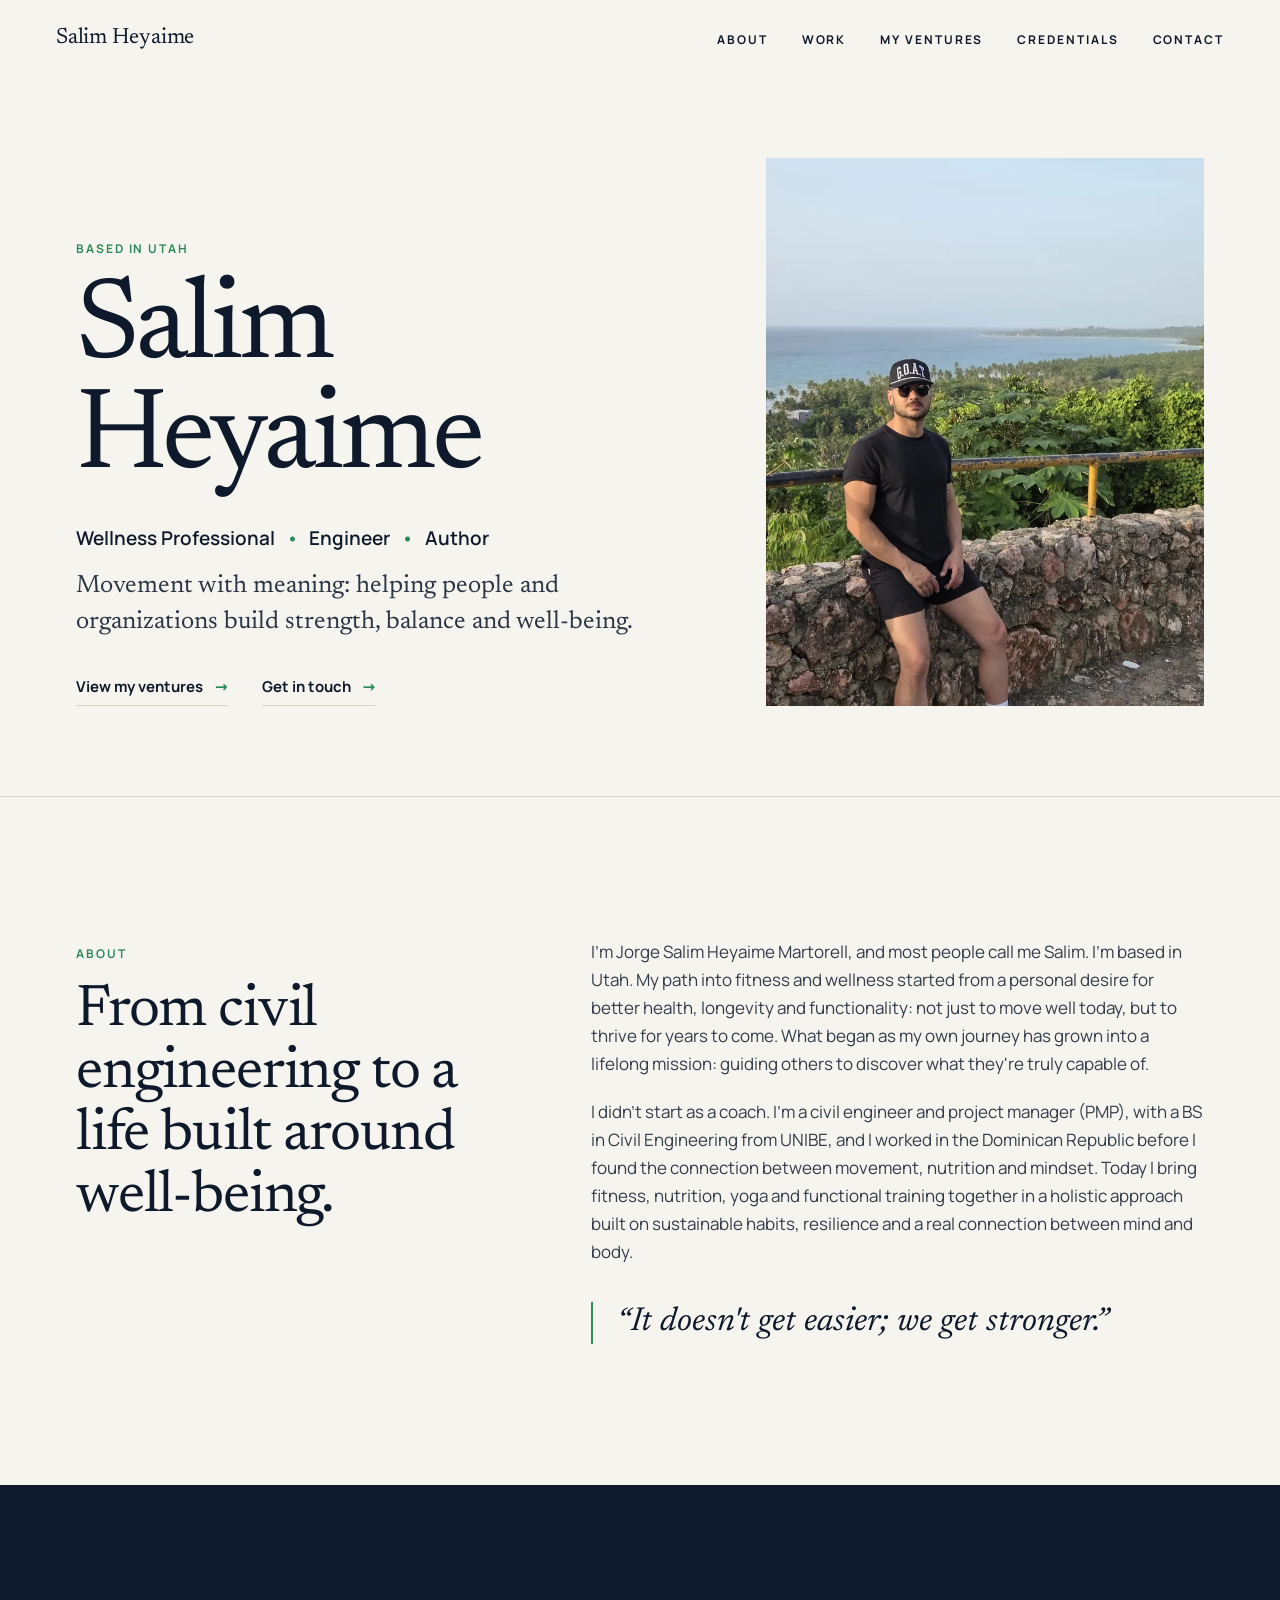
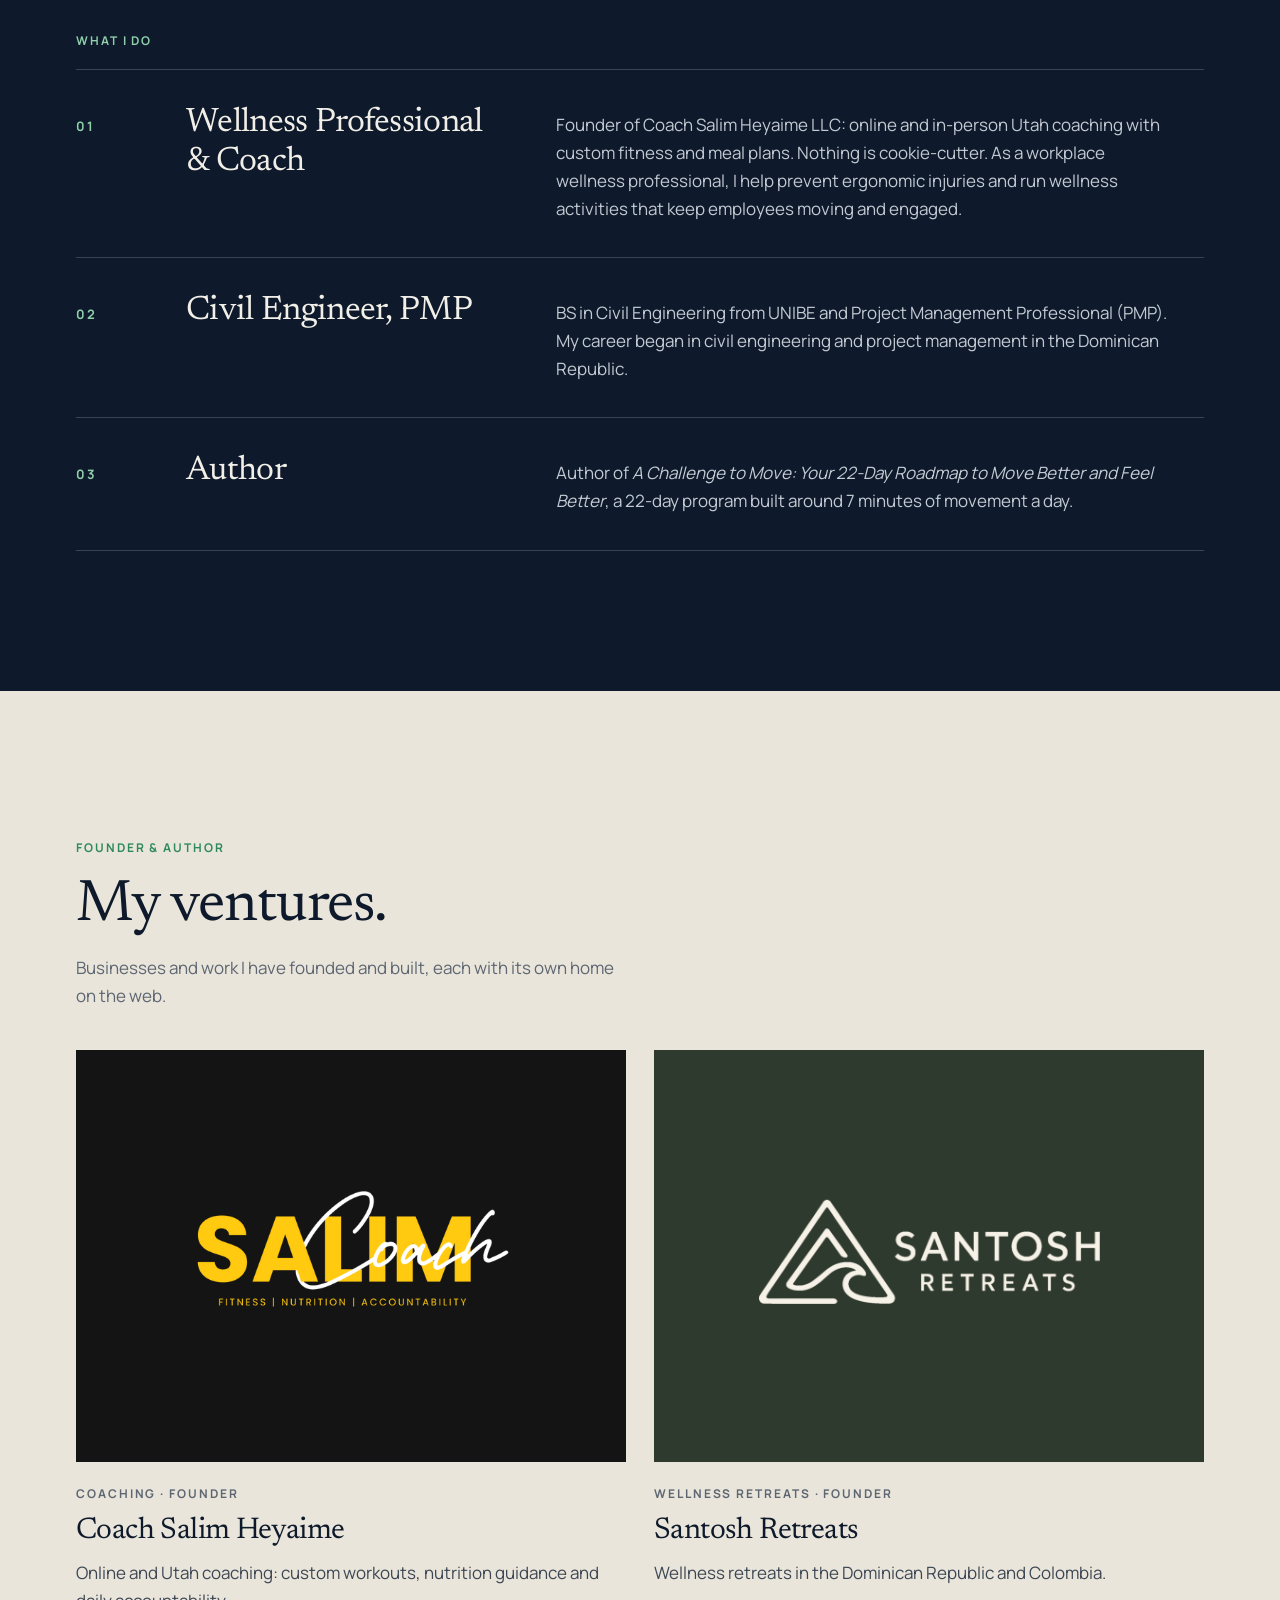
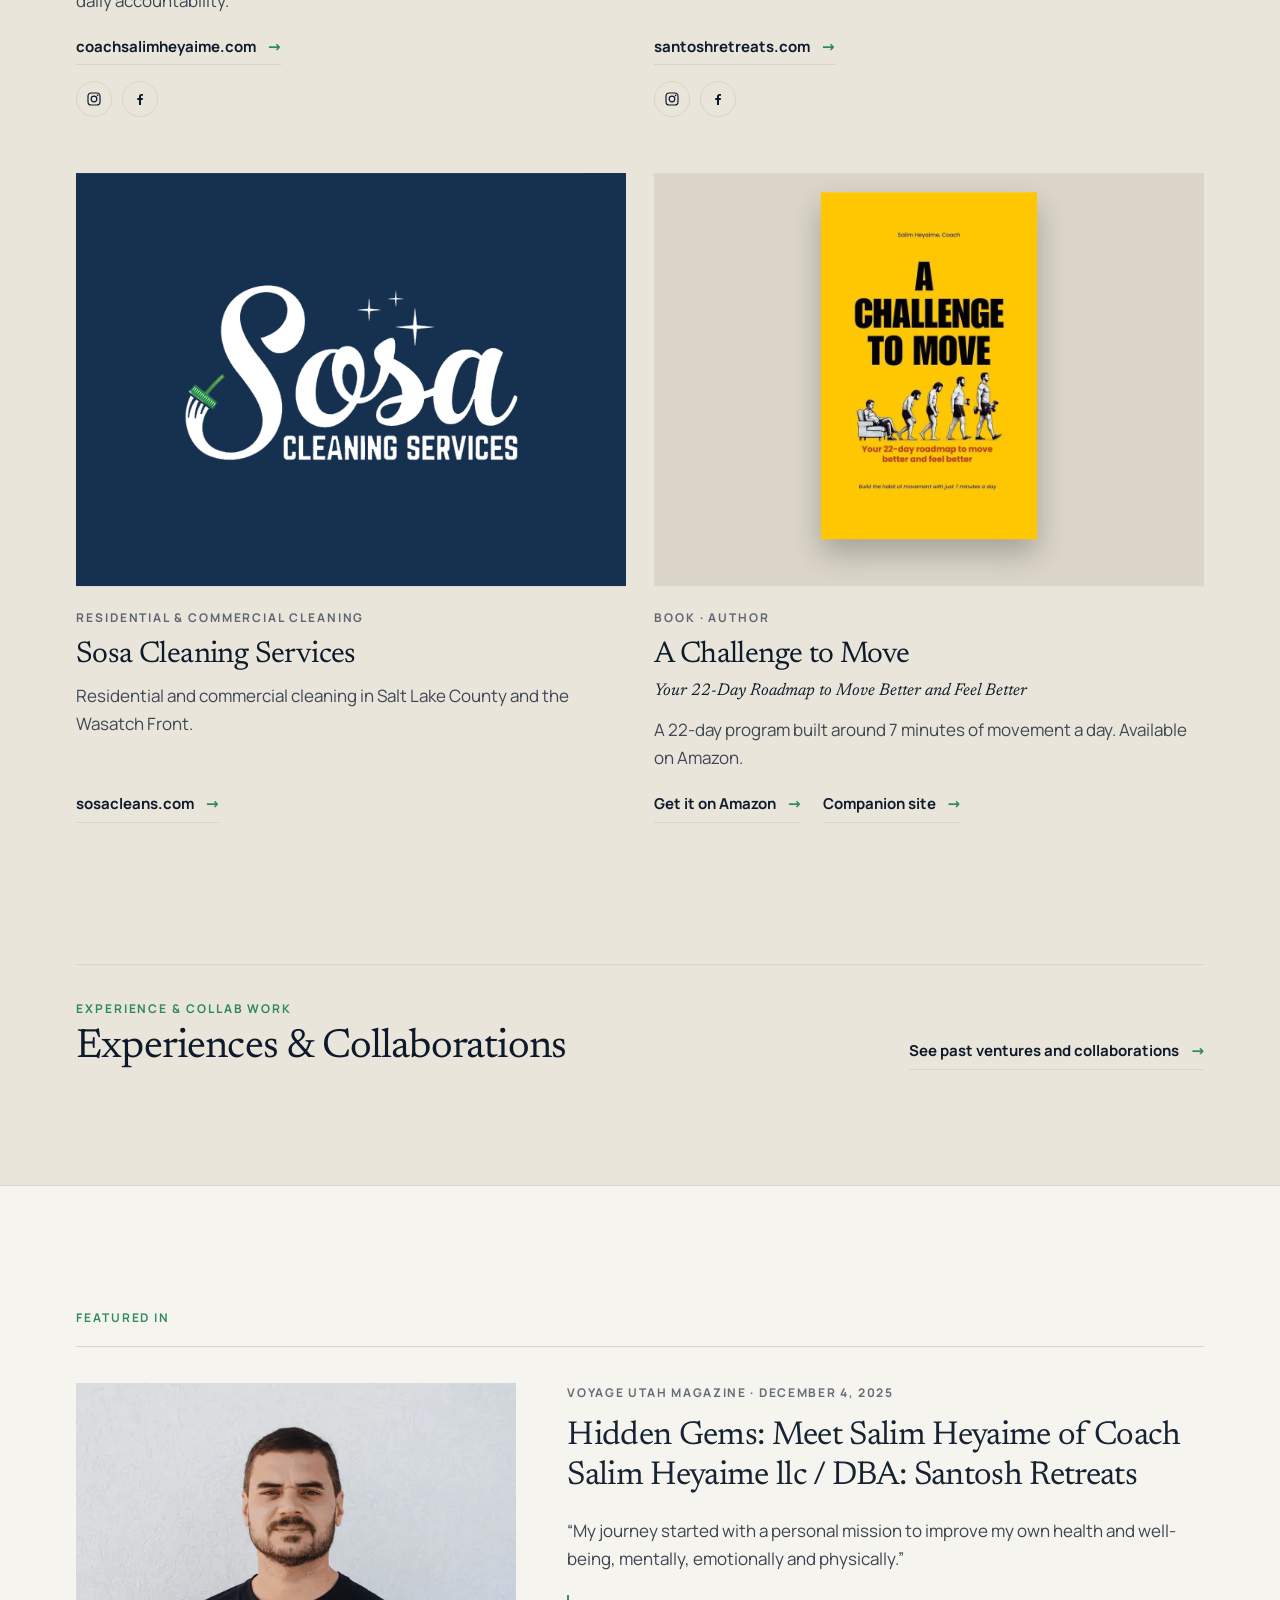
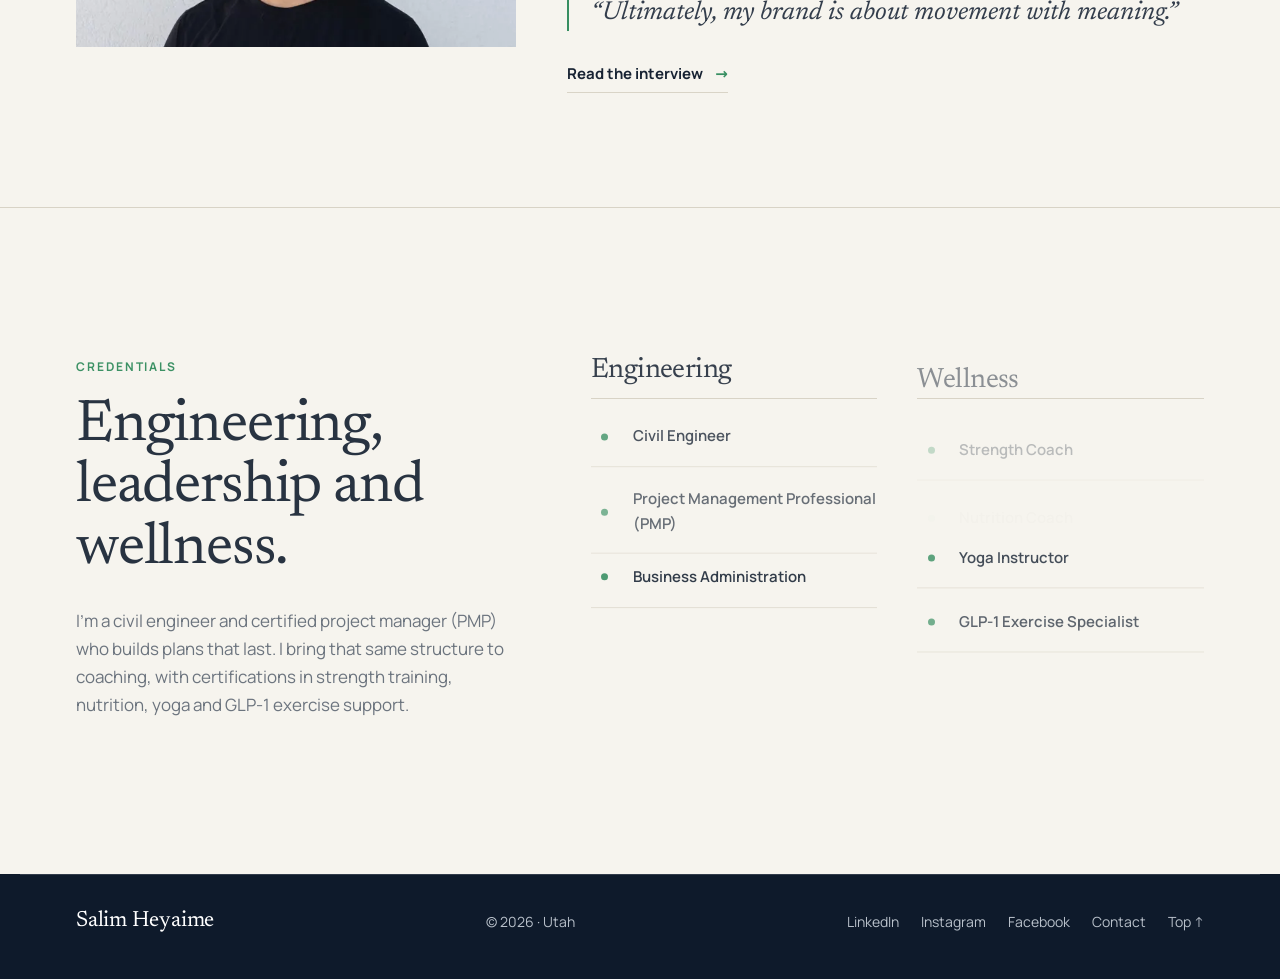
==== commit 793e2369: "Move TMC Construction from the homepage ventures grid to Past ventures" ====
--- a/index.html
+++ b/index.html
@@ -114,11 +114,6 @@
         </a>
       </div>
       <div class="venture rv">
-        <div class="logo-text" aria-hidden="true">TMC</div>
-        <span class="v-meta">Co-founder</span>
-        <h3>TMC Construction</h3>
-      </div>
-      <div class="venture rv">
         <a href="https://www.amazon.com/dp/B0HN22P5F4" target="_blank" rel="noopener" class="cover-link"><picture class="cover"><source srcset="img/book-cover-web.webp" type="image/webp"><img src="img/book-cover-web.jpg" width="500" height="800" alt="Front cover of A Challenge to Move by Salim Heyaime" loading="lazy"></picture></a>
         <span class="v-meta">Book · Author</span><h3>A Challenge to Move</h3><p class="subtitle">Your 22-Day Roadmap to Move Better and Feel Better</p><p>A 22-day program built around 7 minutes of movement a day. Available on Amazon.</p><span class="v-links"><a class="link-arrow" href="https://www.amazon.com/dp/B0HN22P5F4" target="_blank" rel="noopener">Get it on Amazon</a><a class="link-arrow" href="https://book.coachsalimheyaime.com" target="_blank" rel="noopener">Companion site</a></span>
       </div>
